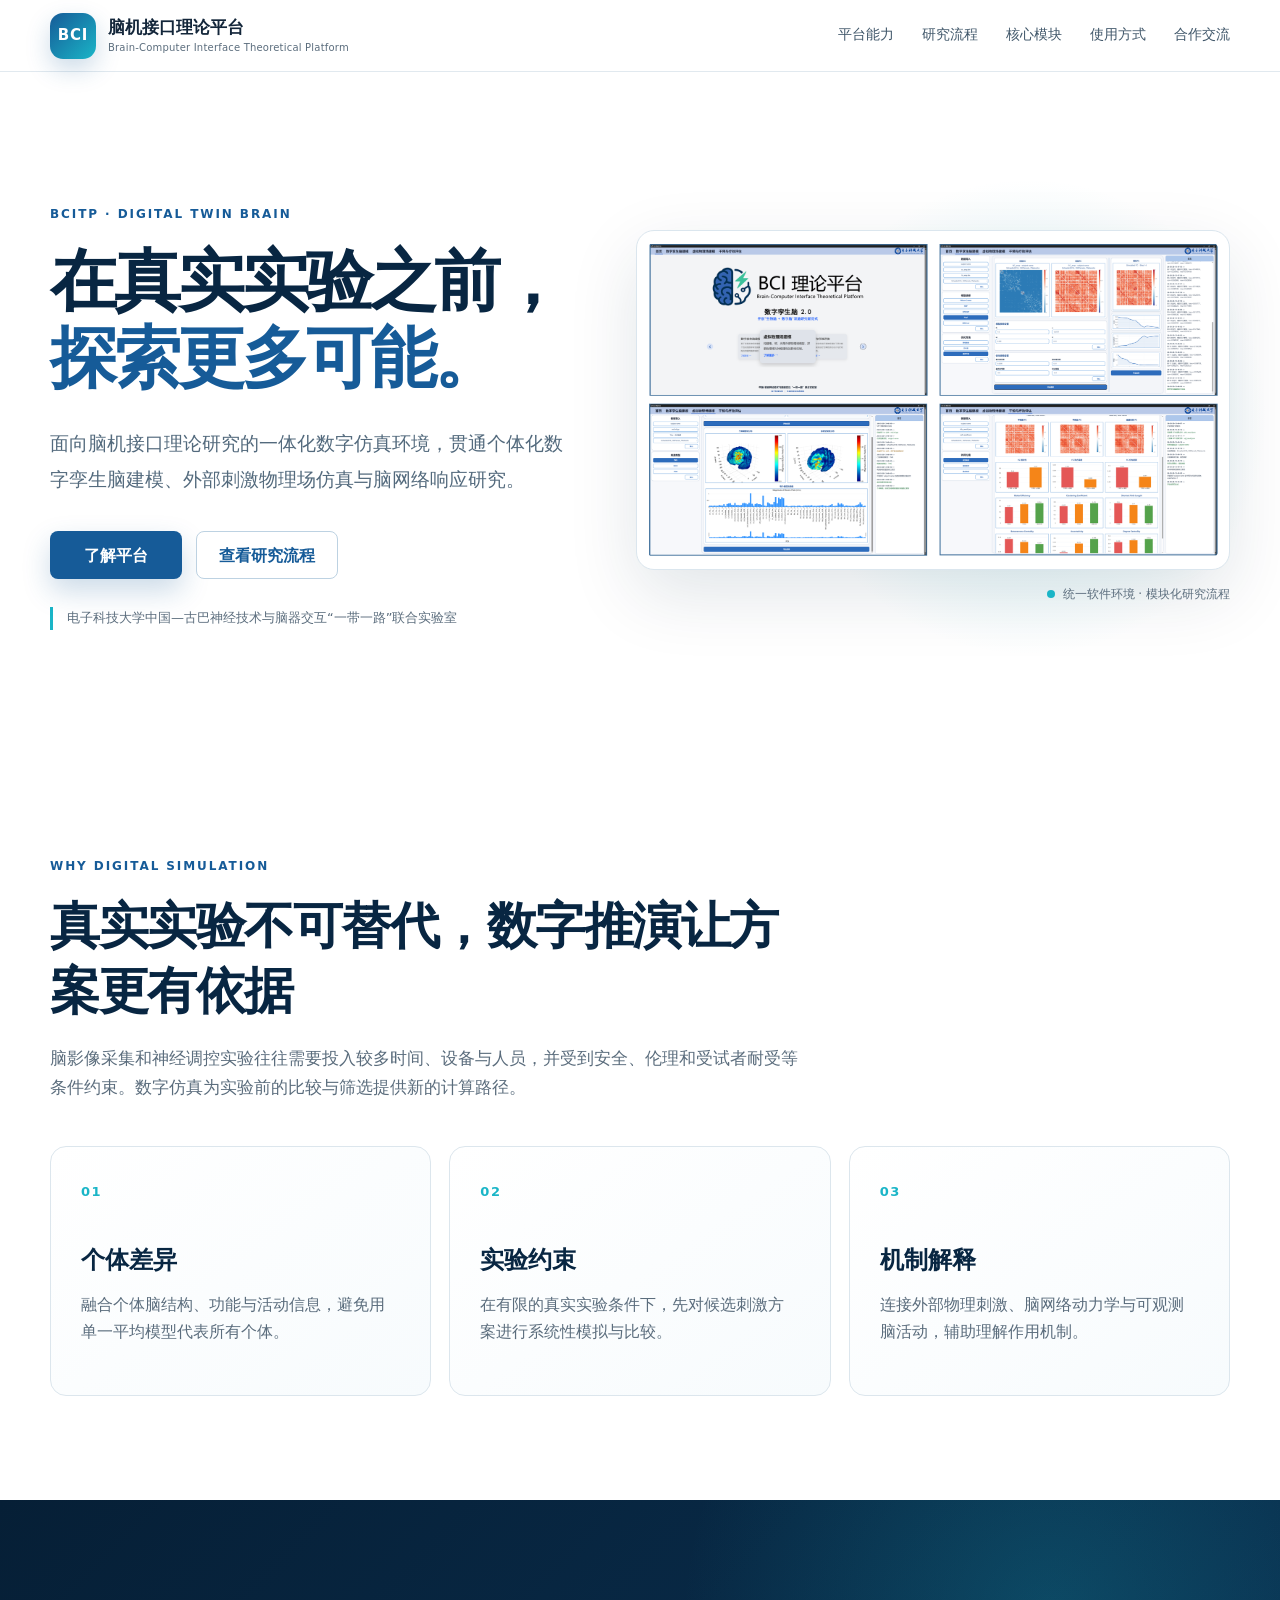
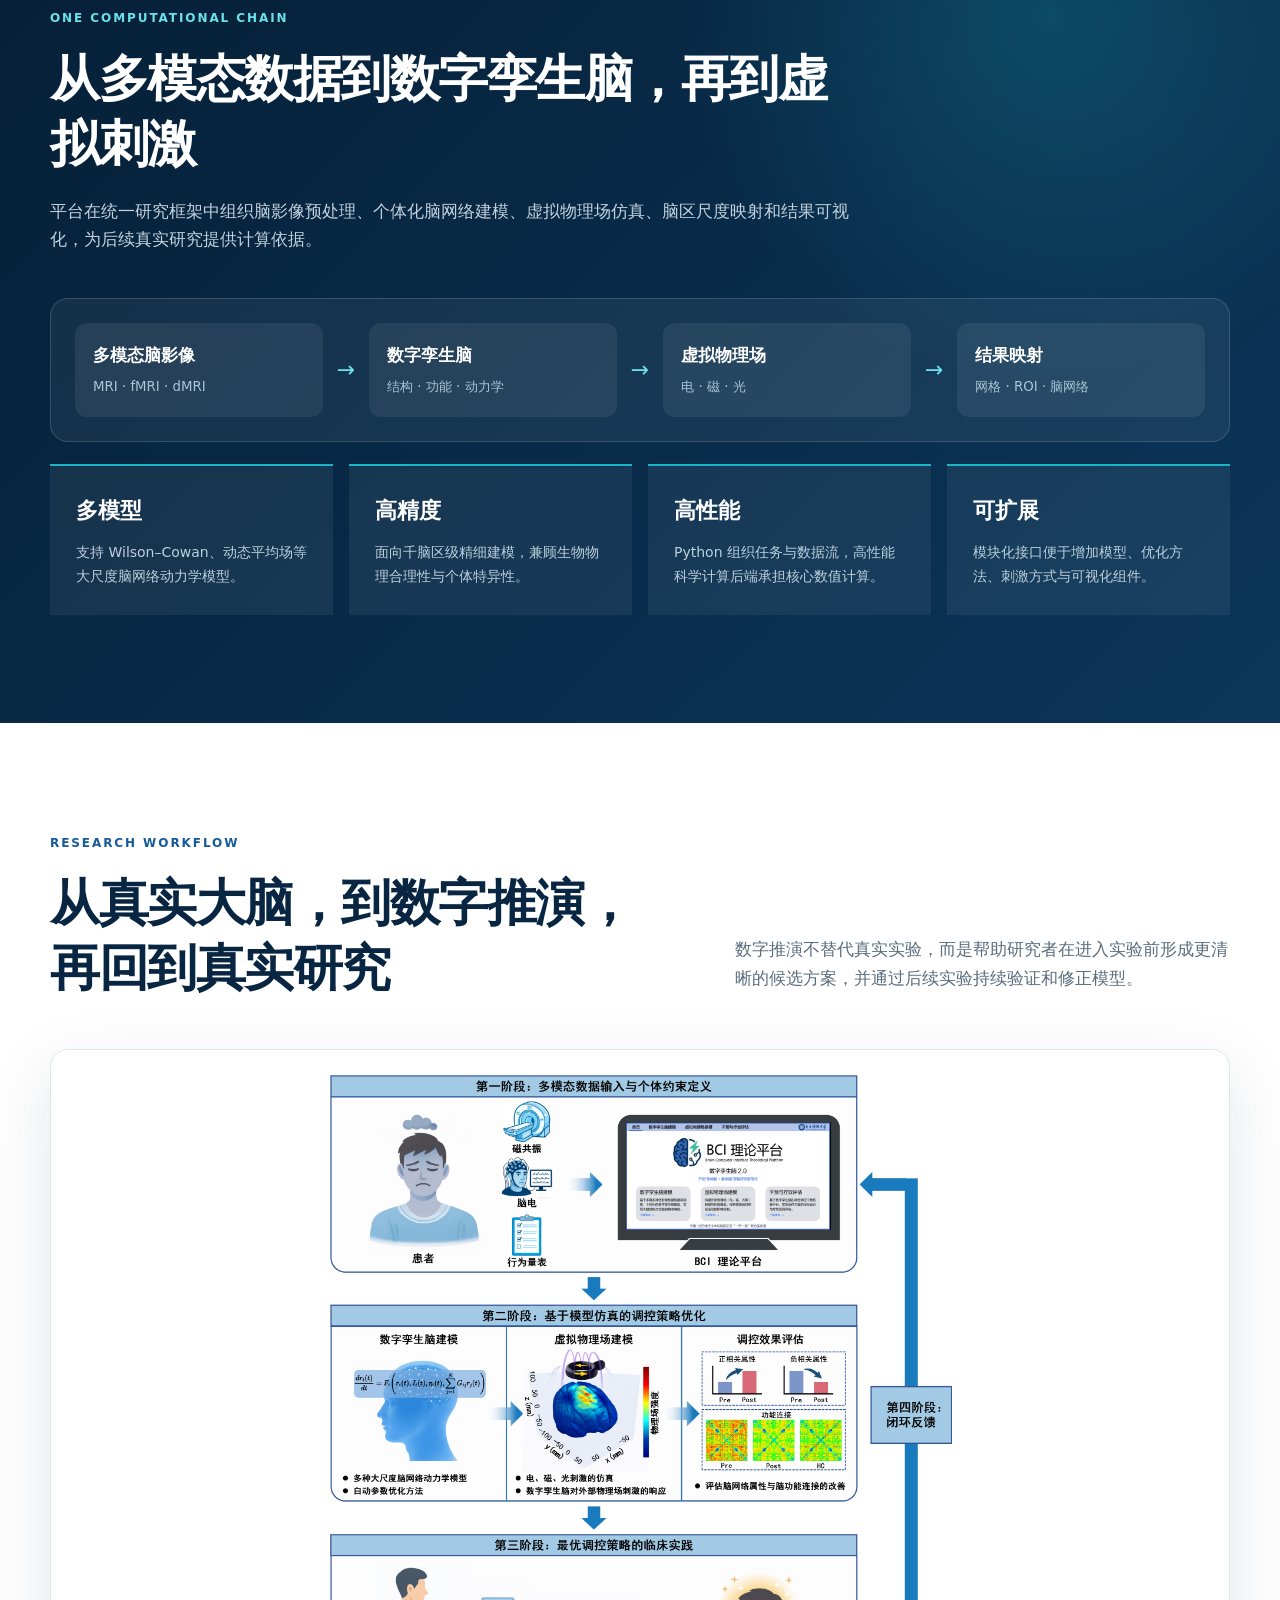
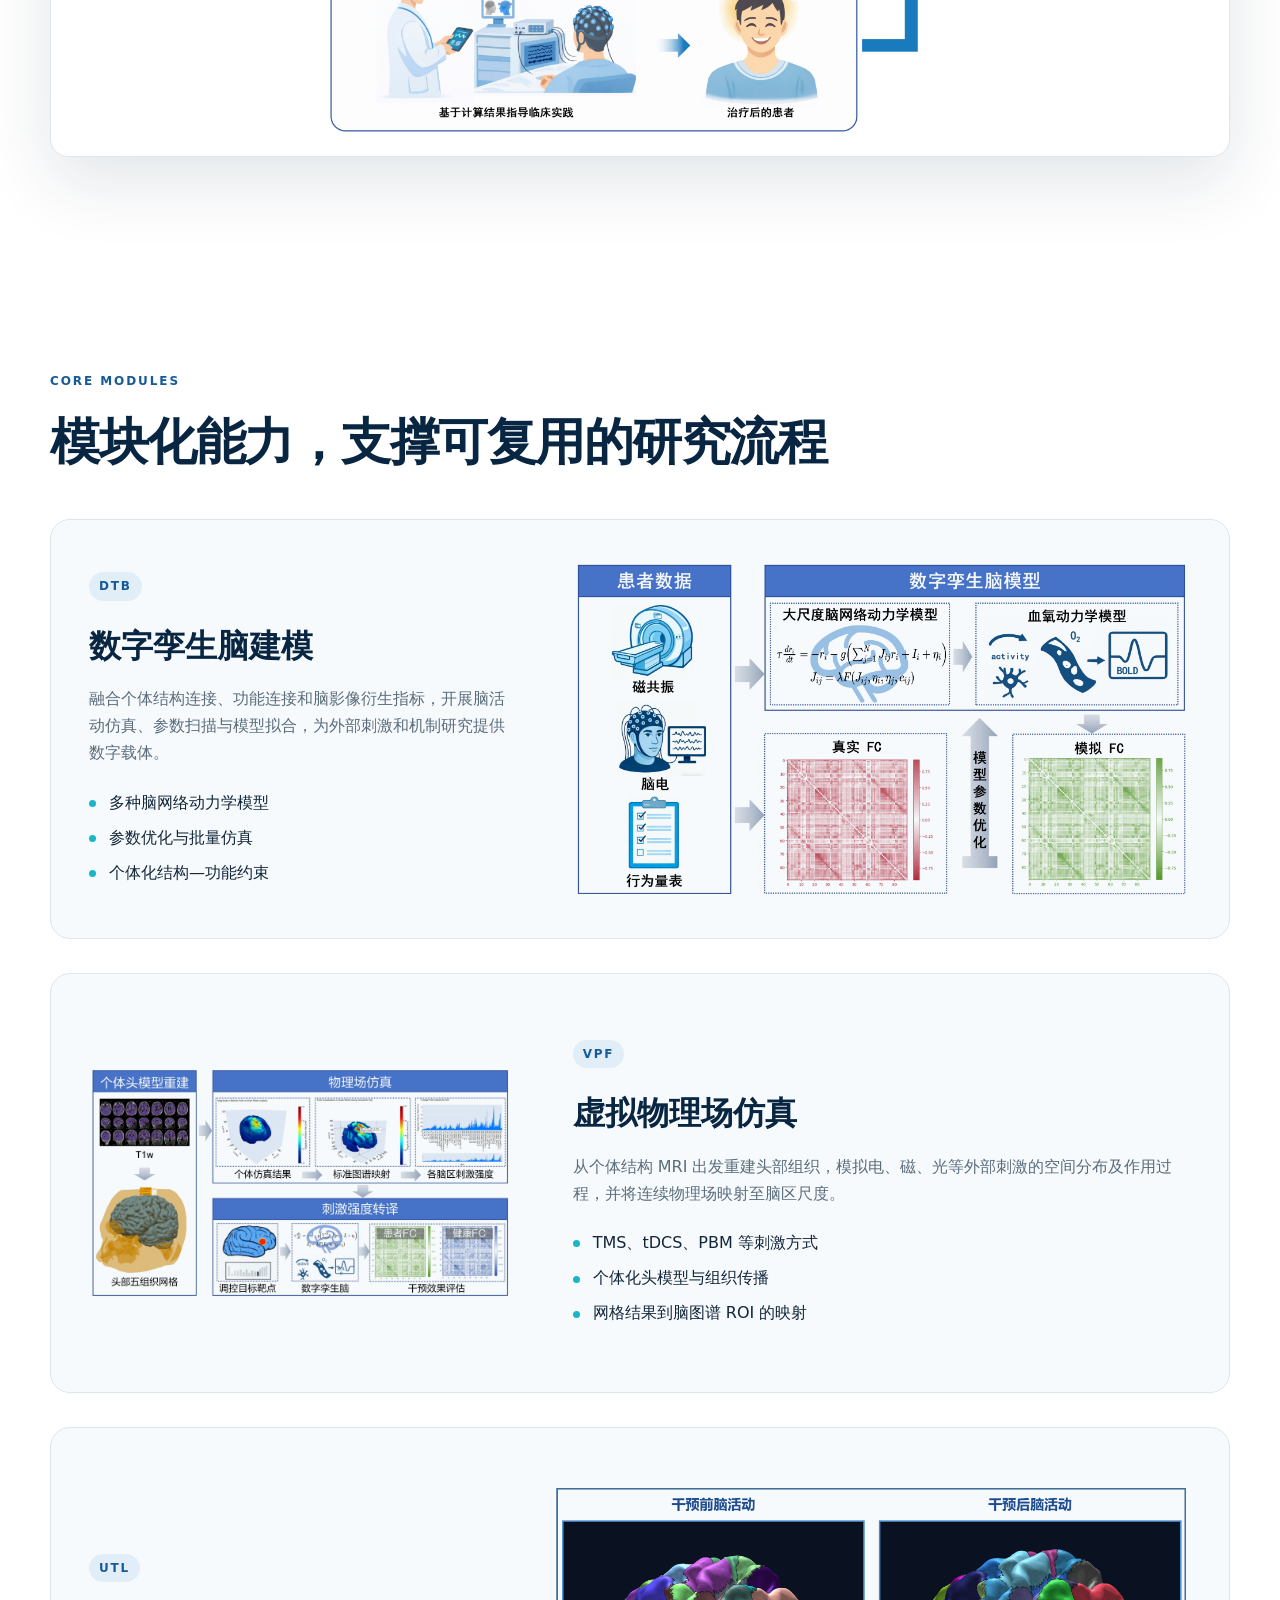
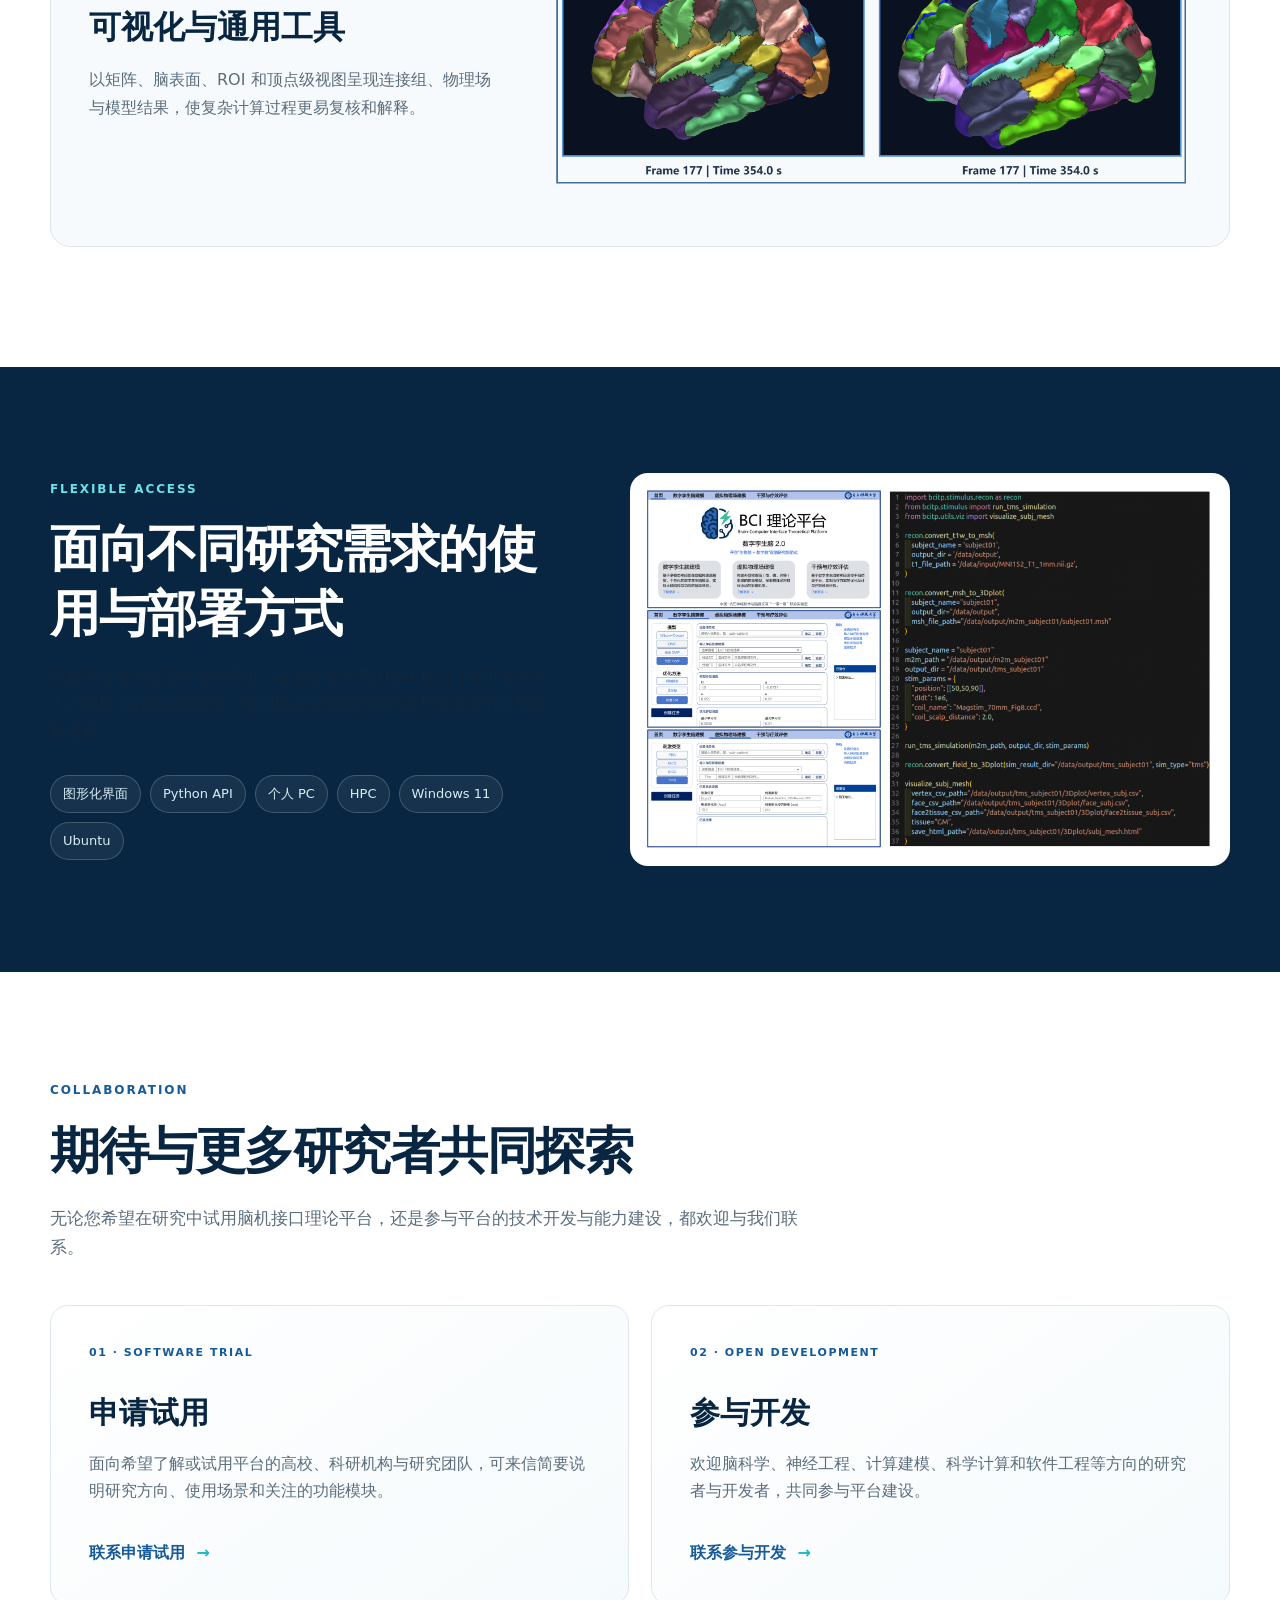
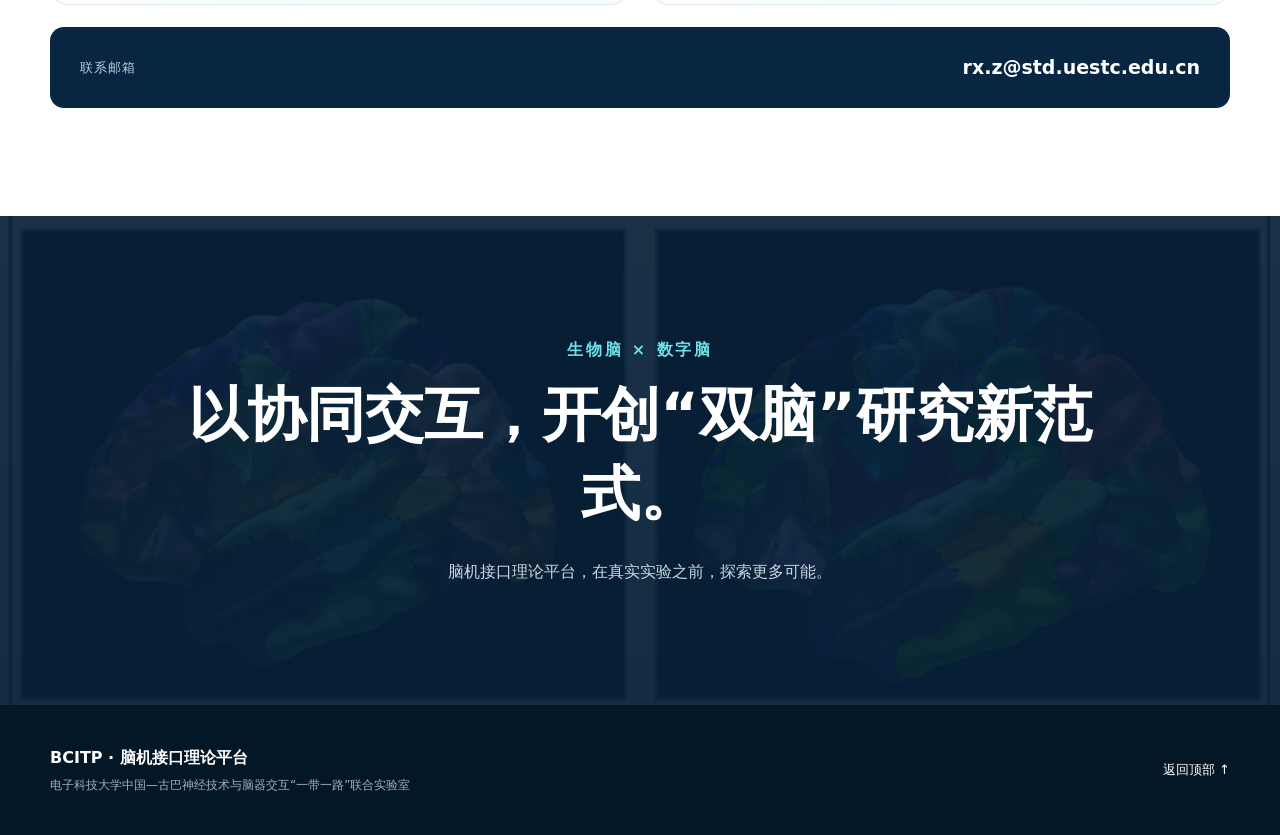
==== index.html @ 23daf736 "Add collaboration and contact section" ====
<!doctype html>
<html lang="zh-CN">
<head>
  <meta charset="utf-8">
  <meta name="viewport" content="width=device-width, initial-scale=1">
  <meta name="description" content="脑机接口理论平台：面向脑机接口理论研究的一体化数字仿真环境。">
  <meta property="og:title" content="BCITP｜脑机接口理论平台">
  <meta property="og:description" content="从真实大脑，到数字推演，再回到真实研究。">
  <meta property="og:image" content="assets/platform-ui.png">
  <meta name="theme-color" content="#0b2b4d">
  <title>BCITP｜脑机接口理论平台</title>
  <link rel="icon" href="assets/favicon.svg" type="image/svg+xml">
  <link rel="stylesheet" href="styles.css">
</head>
<body>
  <header class="site-header">
    <a class="brand" href="#top" aria-label="返回首页">
      <span class="brand-mark" aria-hidden="true">BCI</span>
      <span class="brand-copy">
        <strong>脑机接口理论平台</strong>
        <small>Brain-Computer Interface Theoretical Platform</small>
      </span>
    </a>
    <nav aria-label="页面导航">
      <a href="#platform">平台能力</a>
      <a href="#workflow">研究流程</a>
      <a href="#modules">核心模块</a>
      <a href="#access">使用方式</a>
      <a href="#collaboration">合作交流</a>
    </nav>
  </header>

  <main id="top">
    <section class="hero section-shell">
      <div class="hero-copy">
        <p class="eyebrow">BCITP · DIGITAL TWIN BRAIN</p>
        <h1>在真实实验之前，<br><span>探索更多可能。</span></h1>
        <p class="lead">面向脑机接口理论研究的一体化数字仿真环境，贯通个体化数字孪生脑建模、外部刺激物理场仿真与脑网络响应研究。</p>
        <div class="actions">
          <a class="button primary" href="#platform">了解平台</a>
          <a class="button secondary" href="#workflow">查看研究流程</a>
        </div>
        <p class="institution">电子科技大学中国—古巴神经技术与脑器交互“一带一路”联合实验室</p>
      </div>
      <figure class="hero-visual">
        <div class="screen-frame">
          <img src="assets/platform-ui.png" alt="脑机接口理论平台图形化界面">
        </div>
        <figcaption><span></span>统一软件环境 · 模块化研究流程</figcaption>
      </figure>
    </section>

    <section class="why section-shell" aria-labelledby="why-title">
      <div class="section-heading compact">
        <p class="kicker">WHY DIGITAL SIMULATION</p>
        <h2 id="why-title">真实实验不可替代，数字推演让方案更有依据</h2>
        <p>脑影像采集和神经调控实验往往需要投入较多时间、设备与人员，并受到安全、伦理和受试者耐受等条件约束。数字仿真为实验前的比较与筛选提供新的计算路径。</p>
      </div>
      <div class="reason-grid">
        <article><span>01</span><h3>个体差异</h3><p>融合个体脑结构、功能与活动信息，避免用单一平均模型代表所有个体。</p></article>
        <article><span>02</span><h3>实验约束</h3><p>在有限的真实实验条件下，先对候选刺激方案进行系统性模拟与比较。</p></article>
        <article><span>03</span><h3>机制解释</h3><p>连接外部物理刺激、脑网络动力学与可观测脑活动，辅助理解作用机制。</p></article>
      </div>
    </section>

    <section class="platform dark-section" id="platform" aria-labelledby="platform-title">
      <div class="section-shell">
        <div class="section-heading light">
          <p class="kicker">ONE COMPUTATIONAL CHAIN</p>
          <h2 id="platform-title">从多模态数据到数字孪生脑，再到虚拟刺激</h2>
          <p>平台在统一研究框架中组织脑影像预处理、个体化脑网络建模、虚拟物理场仿真、脑区尺度映射和结果可视化，为后续真实研究提供计算依据。</p>
        </div>
        <div class="capability-strip" aria-label="平台计算链路">
          <div><b>多模态脑影像</b><small>MRI · fMRI · dMRI</small></div><i>→</i>
          <div><b>数字孪生脑</b><small>结构 · 功能 · 动力学</small></div><i>→</i>
          <div><b>虚拟物理场</b><small>电 · 磁 · 光</small></div><i>→</i>
          <div><b>结果映射</b><small>网格 · ROI · 脑网络</small></div>
        </div>
        <div class="feature-grid">
          <article><strong>多模型</strong><p>支持 Wilson–Cowan、动态平均场等大尺度脑网络动力学模型。</p></article>
          <article><strong>高精度</strong><p>面向千脑区级精细建模，兼顾生物物理合理性与个体特异性。</p></article>
          <article><strong>高性能</strong><p>Python 组织任务与数据流，高性能科学计算后端承担核心数值计算。</p></article>
          <article><strong>可扩展</strong><p>模块化接口便于增加模型、优化方法、刺激方式与可视化组件。</p></article>
        </div>
      </div>
    </section>

    <section class="workflow section-shell" id="workflow" aria-labelledby="workflow-title">
      <div class="section-heading split-heading">
        <div><p class="kicker">RESEARCH WORKFLOW</p><h2 id="workflow-title">从真实大脑，到数字推演，再回到真实研究</h2></div>
        <p>数字推演不替代真实实验，而是帮助研究者在进入实验前形成更清晰的候选方案，并通过后续实验持续验证和修正模型。</p>
      </div>
      <figure class="wide-figure">
        <img src="assets/research-loop.jpeg" alt="BCITP闭环研究流程图">
      </figure>
    </section>

    <section class="modules section-shell" id="modules" aria-labelledby="modules-title">
      <div class="section-heading">
        <p class="kicker">CORE MODULES</p>
        <h2 id="modules-title">模块化能力，支撑可复用的研究流程</h2>
      </div>
      <div class="module-list">
        <article class="module-card">
          <div class="module-copy"><span>DTB</span><h3>数字孪生脑建模</h3><p>融合个体结构连接、功能连接和脑影像衍生指标，开展脑活动仿真、参数扫描与模型拟合，为外部刺激和机制研究提供数字载体。</p><ul><li>多种脑网络动力学模型</li><li>参数优化与批量仿真</li><li>个体化结构—功能约束</li></ul></div>
          <img src="assets/dtb-workflow.jpeg" alt="数字孪生脑建模流程">
        </article>
        <article class="module-card reverse">
          <div class="module-copy"><span>VPF</span><h3>虚拟物理场仿真</h3><p>从个体结构 MRI 出发重建头部组织，模拟电、磁、光等外部刺激的空间分布及作用过程，并将连续物理场映射至脑区尺度。</p><ul><li>TMS、tDCS、PBM 等刺激方式</li><li>个体化头模型与组织传播</li><li>网格结果到脑图谱 ROI 的映射</li></ul></div>
          <img src="assets/vpf-workflow.jpeg" alt="虚拟物理场建模流程">
        </article>
        <article class="module-card visual-card">
          <div class="module-copy"><span>UTL</span><h3>可视化与通用工具</h3><p>以矩阵、脑表面、ROI 和顶点级视图呈现连接组、物理场与模型结果，使复杂计算过程更易复核和解释。</p></div>
          <img src="assets/brain-webgl.png" alt="三维脑表面可视化效果">
        </article>
      </div>
    </section>

    <section class="access" id="access" aria-labelledby="access-title">
      <div class="section-shell access-grid">
        <div class="section-heading light">
          <p class="kicker">FLEXIBLE ACCESS</p>
          <h2 id="access-title">面向不同研究需求的使用与部署方式</h2>
          <p>完整平台提供图形化操作界面，算法层提供 Python 接口；既可支持个人计算机上的探索性研究，也可接入高性能计算环境开展批量仿真和参数搜索。</p>
          <div class="access-tags"><span>图形化界面</span><span>Python API</span><span>个人 PC</span><span>HPC</span><span>Windows 11</span><span>Ubuntu</span></div>
        </div>
        <figure><img src="assets/gui-python.jpeg" alt="图形化界面与Python接口两种使用方式"></figure>
      </div>
    </section>

    <section class="collaboration section-shell" id="collaboration" aria-labelledby="collaboration-title">
      <div class="section-heading compact">
        <p class="kicker">COLLABORATION</p>
        <h2 id="collaboration-title">期待与更多研究者共同探索</h2>
        <p>无论您希望在研究中试用脑机接口理论平台，还是参与平台的技术开发与能力建设，都欢迎与我们联系。</p>
      </div>
      <div class="collaboration-grid">
        <article>
          <span>01 · SOFTWARE TRIAL</span>
          <h3>申请试用</h3>
          <p>面向希望了解或试用平台的高校、科研机构与研究团队，可来信简要说明研究方向、使用场景和关注的功能模块。</p>
          <a href="mailto:rx.z@std.uestc.edu.cn?subject=BCITP%E8%AF%95%E7%94%A8%E7%94%B3%E8%AF%B7">联系申请试用 <b>→</b></a>
        </article>
        <article>
          <span>02 · OPEN DEVELOPMENT</span>
          <h3>参与开发</h3>
          <p>欢迎脑科学、神经工程、计算建模、科学计算和软件工程等方向的研究者与开发者，共同参与平台建设。</p>
          <a href="mailto:rx.z@std.uestc.edu.cn?subject=BCITP%E5%BC%80%E5%8F%91%E5%90%88%E4%BD%9C">联系参与开发 <b>→</b></a>
        </article>
      </div>
      <div class="contact-line">
        <span>联系邮箱</span>
        <a href="mailto:rx.z@std.uestc.edu.cn">rx.z@std.uestc.edu.cn</a>
      </div>
    </section>

    <section class="closing">
      <div class="section-shell">
        <p>生物脑 × 数字脑</p>
        <h2>以协同交互，开创“双脑”研究新范式。</h2>
        <span>脑机接口理论平台，在真实实验之前，探索更多可能。</span>
      </div>
    </section>
  </main>

  <footer>
    <div class="section-shell footer-inner">
      <div><strong>BCITP · 脑机接口理论平台</strong><p>电子科技大学中国—古巴神经技术与脑器交互“一带一路”联合实验室</p></div>
      <a href="#top">返回顶部 ↑</a>
    </div>
  </footer>
</body>
</html>
---- styles.css ----
:root {
  --navy: #082642;
  --blue: #165b98;
  --cyan: #1ab5c7;
  --sky: #dff5f7;
  --ink: #13263a;
  --muted: #5b6d7d;
  --line: #dce6ed;
  --paper: #f7fafc;
  --white: #fff;
  --shadow: 0 24px 70px rgba(8, 38, 66, .12);
}

* { box-sizing: border-box; }
html { scroll-behavior: smooth; }
body { margin: 0; color: var(--ink); background: var(--white); font-family: "Microsoft YaHei", "PingFang SC", "Noto Sans CJK SC", system-ui, sans-serif; line-height: 1.7; }
img { display: block; max-width: 100%; }
a { color: inherit; text-decoration: none; }
.section-shell { width: min(1180px, calc(100% - 48px)); margin-inline: auto; }

.site-header { position: sticky; top: 0; z-index: 20; min-height: 72px; padding: 10px max(24px, calc((100vw - 1180px) / 2)); display: flex; align-items: center; justify-content: space-between; gap: 28px; background: rgba(255,255,255,.94); border-bottom: 1px solid rgba(220,230,237,.85); backdrop-filter: blur(18px); }
.brand { display: flex; align-items: center; gap: 12px; }
.brand-mark { width: 46px; height: 46px; display: grid; place-items: center; color: white; font-size: 15px; font-weight: 800; letter-spacing: .05em; border-radius: 13px; background: linear-gradient(135deg, var(--blue), var(--cyan)); box-shadow: 0 10px 24px rgba(22,91,152,.22); }
.brand-copy { display: flex; flex-direction: column; line-height: 1.2; }
.brand-copy strong { font-size: 17px; }
.brand-copy small { margin-top: 4px; color: var(--muted); font-size: 10px; letter-spacing: .02em; }
nav { display: flex; gap: 28px; color: #40576a; font-size: 14px; }
nav a { padding-block: 8px; border-bottom: 2px solid transparent; }
nav a:hover { color: var(--blue); border-color: var(--cyan); }

.hero { min-height: 680px; padding-block: 96px 86px; display: grid; grid-template-columns: .93fr 1.07fr; align-items: center; gap: 70px; }
.eyebrow, .kicker { margin: 0 0 18px; color: var(--blue); font-size: 12px; font-weight: 800; letter-spacing: .16em; }
.hero h1 { margin: 0; color: var(--navy); font-size: clamp(42px, 5.2vw, 72px); line-height: 1.16; letter-spacing: -.045em; }
.hero h1 span { color: var(--blue); }
.lead { max-width: 620px; margin: 28px 0 0; color: #536a7d; font-size: 19px; line-height: 1.9; }
.actions { display: flex; gap: 14px; margin-top: 34px; }
.button { display: inline-flex; justify-content: center; align-items: center; min-width: 132px; height: 48px; padding-inline: 22px; border-radius: 8px; font-weight: 700; transition: .2s ease; }
.button:hover { transform: translateY(-2px); }
.button.primary { color: white; background: var(--blue); box-shadow: 0 12px 28px rgba(22,91,152,.22); }
.button.secondary { color: var(--blue); border: 1px solid #bdd2e2; background: white; }
.institution { margin: 28px 0 0; padding-left: 14px; color: var(--muted); font-size: 13px; border-left: 3px solid var(--cyan); }
.hero-visual { margin: 0; position: relative; }
.hero-visual::before { content: ""; position: absolute; inset: -20% -8% -20% 24%; z-index: -1; background: radial-gradient(circle, rgba(26,181,199,.19), transparent 66%); }
.screen-frame { padding: 10px; overflow: hidden; border: 1px solid #dbe6ee; border-radius: 18px; background: white; box-shadow: var(--shadow); }
.screen-frame img { border-radius: 10px; }
.hero-visual figcaption { display: flex; justify-content: flex-end; align-items: center; gap: 8px; margin-top: 14px; color: var(--muted); font-size: 12px; }
.hero-visual figcaption span { width: 8px; height: 8px; border-radius: 50%; background: var(--cyan); }

.why { padding-block: 104px; }
.section-heading { max-width: 800px; margin-bottom: 44px; }
.section-heading.compact { max-width: 760px; }
.section-heading h2 { margin: 0; color: var(--navy); font-size: clamp(32px, 4vw, 50px); line-height: 1.3; letter-spacing: -.03em; }
.section-heading > p:last-child { margin: 20px 0 0; color: var(--muted); font-size: 17px; }
.reason-grid { display: grid; grid-template-columns: repeat(3, 1fr); gap: 18px; }
.reason-grid article { min-height: 250px; padding: 30px; border: 1px solid var(--line); border-radius: 16px; background: linear-gradient(145deg, white, #f7fbfd); }
.reason-grid span { color: var(--cyan); font-size: 13px; font-weight: 800; letter-spacing: .12em; }
.reason-grid h3 { margin: 36px 0 10px; color: var(--navy); font-size: 24px; }
.reason-grid p { margin: 0; color: var(--muted); }

.dark-section { padding-block: 108px; color: white; background: radial-gradient(circle at 82% 14%, rgba(26,181,199,.22), transparent 29%), linear-gradient(135deg, #061f36, #0b365a); }
.section-heading.light h2 { color: white; }
.section-heading.light .kicker { color: #6ce1e9; }
.section-heading.light > p:last-child { color: #c2d2df; }
.capability-strip { display: grid; grid-template-columns: 1fr auto 1fr auto 1fr auto 1fr; align-items: center; gap: 14px; padding: 24px; border: 1px solid rgba(255,255,255,.15); border-radius: 18px; background: rgba(255,255,255,.06); }
.capability-strip div { min-height: 92px; padding: 18px; display: flex; flex-direction: column; justify-content: center; border-radius: 12px; background: rgba(255,255,255,.07); }
.capability-strip b { font-size: 17px; }
.capability-strip small { margin-top: 6px; color: #a9c5d7; }
.capability-strip i { color: #6ce1e9; font-size: 22px; font-style: normal; }
.feature-grid { display: grid; grid-template-columns: repeat(4, 1fr); gap: 16px; margin-top: 22px; }
.feature-grid article { padding: 26px; border-top: 2px solid var(--cyan); background: rgba(255,255,255,.06); }
.feature-grid strong { font-size: 22px; }
.feature-grid p { margin: 12px 0 0; color: #bcd0dd; font-size: 14px; }

.workflow { padding-block: 110px; }
.split-heading { max-width: none; display: grid; grid-template-columns: 1.1fr .9fr; align-items: end; gap: 80px; }
.split-heading > p { margin: 0 0 8px !important; }
.wide-figure { margin: 48px 0 0; padding: 18px; border: 1px solid var(--line); border-radius: 18px; background: white; box-shadow: var(--shadow); }
.wide-figure img { width: 100%; max-height: 670px; object-fit: contain; }

.modules { padding-block: 104px 120px; }
.module-list { display: grid; gap: 34px; }
.module-card { display: grid; grid-template-columns: .82fr 1.18fr; align-items: center; gap: 54px; min-height: 420px; padding: 38px; overflow: hidden; border: 1px solid var(--line); border-radius: 20px; background: var(--paper); }
.module-card.reverse .module-copy { order: 2; }
.module-card.reverse img { order: 1; }
.module-copy > span { display: inline-flex; padding: 4px 10px; color: var(--blue); font-size: 12px; font-weight: 800; letter-spacing: .15em; border-radius: 99px; background: #e1eef8; }
.module-copy h3 { margin: 18px 0 12px; color: var(--navy); font-size: 32px; }
.module-copy p { margin: 0; color: var(--muted); }
.module-copy ul { margin: 22px 0 0; padding: 0; list-style: none; }
.module-copy li { margin-top: 8px; padding-left: 20px; position: relative; }
.module-copy li::before { content: ""; position: absolute; left: 0; top: .72em; width: 7px; height: 7px; border-radius: 50%; background: var(--cyan); }
.module-card img { width: 100%; max-height: 360px; object-fit: contain; mix-blend-mode: multiply; }
.visual-card { grid-template-columns: .78fr 1.22fr; }

.access { padding-block: 106px; background: var(--navy); }
.access-grid { display: grid; grid-template-columns: .92fr 1.08fr; align-items: center; gap: 68px; }
.access-grid .section-heading { margin: 0; }
.access-grid figure { margin: 0; padding: 14px; border-radius: 18px; background: white; }
.access-grid img { width: 100%; border-radius: 10px; }
.access-tags { display: flex; flex-wrap: wrap; gap: 9px; margin-top: 30px; }
.access-tags span { padding: 7px 12px; color: #d8ecf4; font-size: 13px; border: 1px solid rgba(255,255,255,.19); border-radius: 99px; background: rgba(255,255,255,.06); }

.collaboration { padding-block: 108px; }
.collaboration-grid { display: grid; grid-template-columns: repeat(2, 1fr); gap: 22px; }
.collaboration-grid article { min-height: 300px; padding: 38px; display: flex; flex-direction: column; border: 1px solid var(--line); border-radius: 18px; background: linear-gradient(145deg, #fff, #f5fafc); }
.collaboration-grid article > span { color: var(--blue); font-size: 11px; font-weight: 800; letter-spacing: .14em; }
.collaboration-grid h3 { margin: 24px 0 12px; color: var(--navy); font-size: 30px; }
.collaboration-grid p { margin: 0 0 28px; color: var(--muted); }
.collaboration-grid a { width: fit-content; margin-top: auto; color: var(--blue); font-weight: 700; }
.collaboration-grid a b { margin-left: 6px; color: var(--cyan); }
.contact-line { margin-top: 22px; padding: 24px 30px; display: flex; align-items: center; justify-content: space-between; gap: 20px; border-radius: 14px; color: white; background: var(--navy); }
.contact-line span { color: #bcd0dd; font-size: 13px; letter-spacing: .08em; }
.contact-line a { font-size: 19px; font-weight: 700; }

.closing { padding-block: 120px; color: white; text-align: center; background: linear-gradient(rgba(6,31,54,.92), rgba(6,31,54,.94)), url("assets/brain-webgl.png") center/cover; }
.closing p { margin: 0 0 12px; color: #6ce1e9; font-weight: 800; letter-spacing: .18em; }
.closing h2 { max-width: 940px; margin: 0 auto; font-size: clamp(34px, 4.6vw, 60px); line-height: 1.35; }
.closing span { display: block; margin-top: 24px; color: #c7d8e3; }

footer { color: #9eb1bf; background: #041726; }
.footer-inner { min-height: 130px; display: flex; justify-content: space-between; align-items: center; gap: 30px; }
.footer-inner strong { color: white; }
.footer-inner p { margin: 4px 0 0; font-size: 12px; }
.footer-inner a { color: white; font-size: 13px; }

@media (max-width: 900px) {
  nav { display: none; }
  .hero, .access-grid { grid-template-columns: 1fr; }
  .hero { padding-block: 66px 76px; gap: 50px; }
  .reason-grid, .feature-grid { grid-template-columns: repeat(2, 1fr); }
  .collaboration-grid { grid-template-columns: 1fr; }
  .capability-strip { grid-template-columns: 1fr; }
  .capability-strip i { transform: rotate(90deg); text-align: center; }
  .split-heading { grid-template-columns: 1fr; gap: 24px; }
  .module-card, .visual-card { grid-template-columns: 1fr; gap: 28px; }
  .module-card.reverse .module-copy, .module-card.reverse img { order: initial; }
}

@media (max-width: 620px) {
  .section-shell { width: min(100% - 30px, 1180px); }
  .site-header { min-height: 64px; padding-inline: 15px; }
  .brand-mark { width: 40px; height: 40px; border-radius: 11px; }
  .brand-copy strong { font-size: 15px; }
  .brand-copy small { display: none; }
  .hero { min-height: auto; padding-block: 56px 64px; }
  .lead { font-size: 16px; }
  .actions { flex-direction: column; }
  .button { width: 100%; }
  .why, .workflow, .modules, .collaboration { padding-block: 74px; }
  .reason-grid, .feature-grid { grid-template-columns: 1fr; }
  .reason-grid article { min-height: 210px; }
  .dark-section, .access { padding-block: 76px; }
  .capability-strip { padding: 16px; }
  .module-card { min-height: auto; padding: 24px; }
  .module-copy h3 { font-size: 27px; }
  .wide-figure { padding: 8px; }
  .collaboration-grid article { min-height: auto; padding: 28px 24px; }
  .contact-line { align-items: flex-start; flex-direction: column; }
  .contact-line a { font-size: 16px; }
  .closing { padding-block: 88px; }
  .footer-inner { padding-block: 30px; align-items: flex-start; flex-direction: column; }
}

@media (prefers-reduced-motion: reduce) {
  html { scroll-behavior: auto; }
  .button { transition: none; }
}
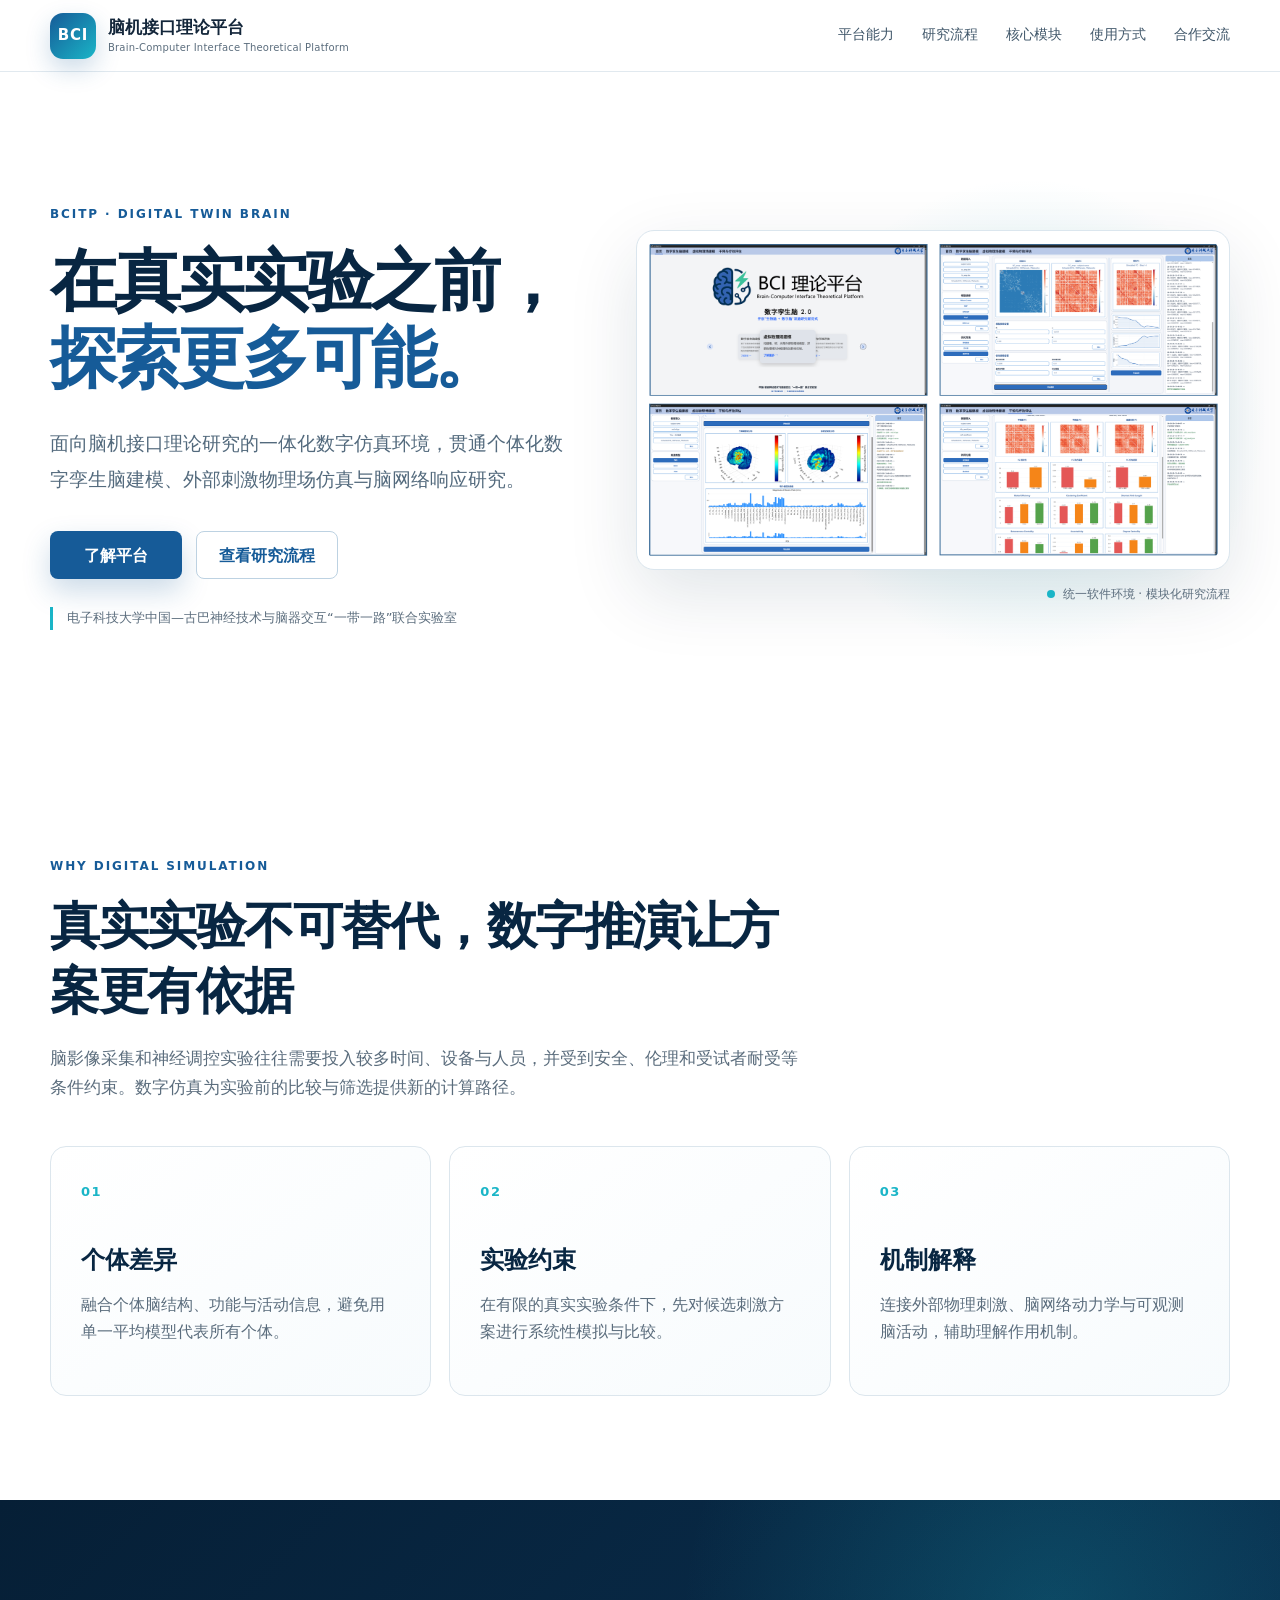
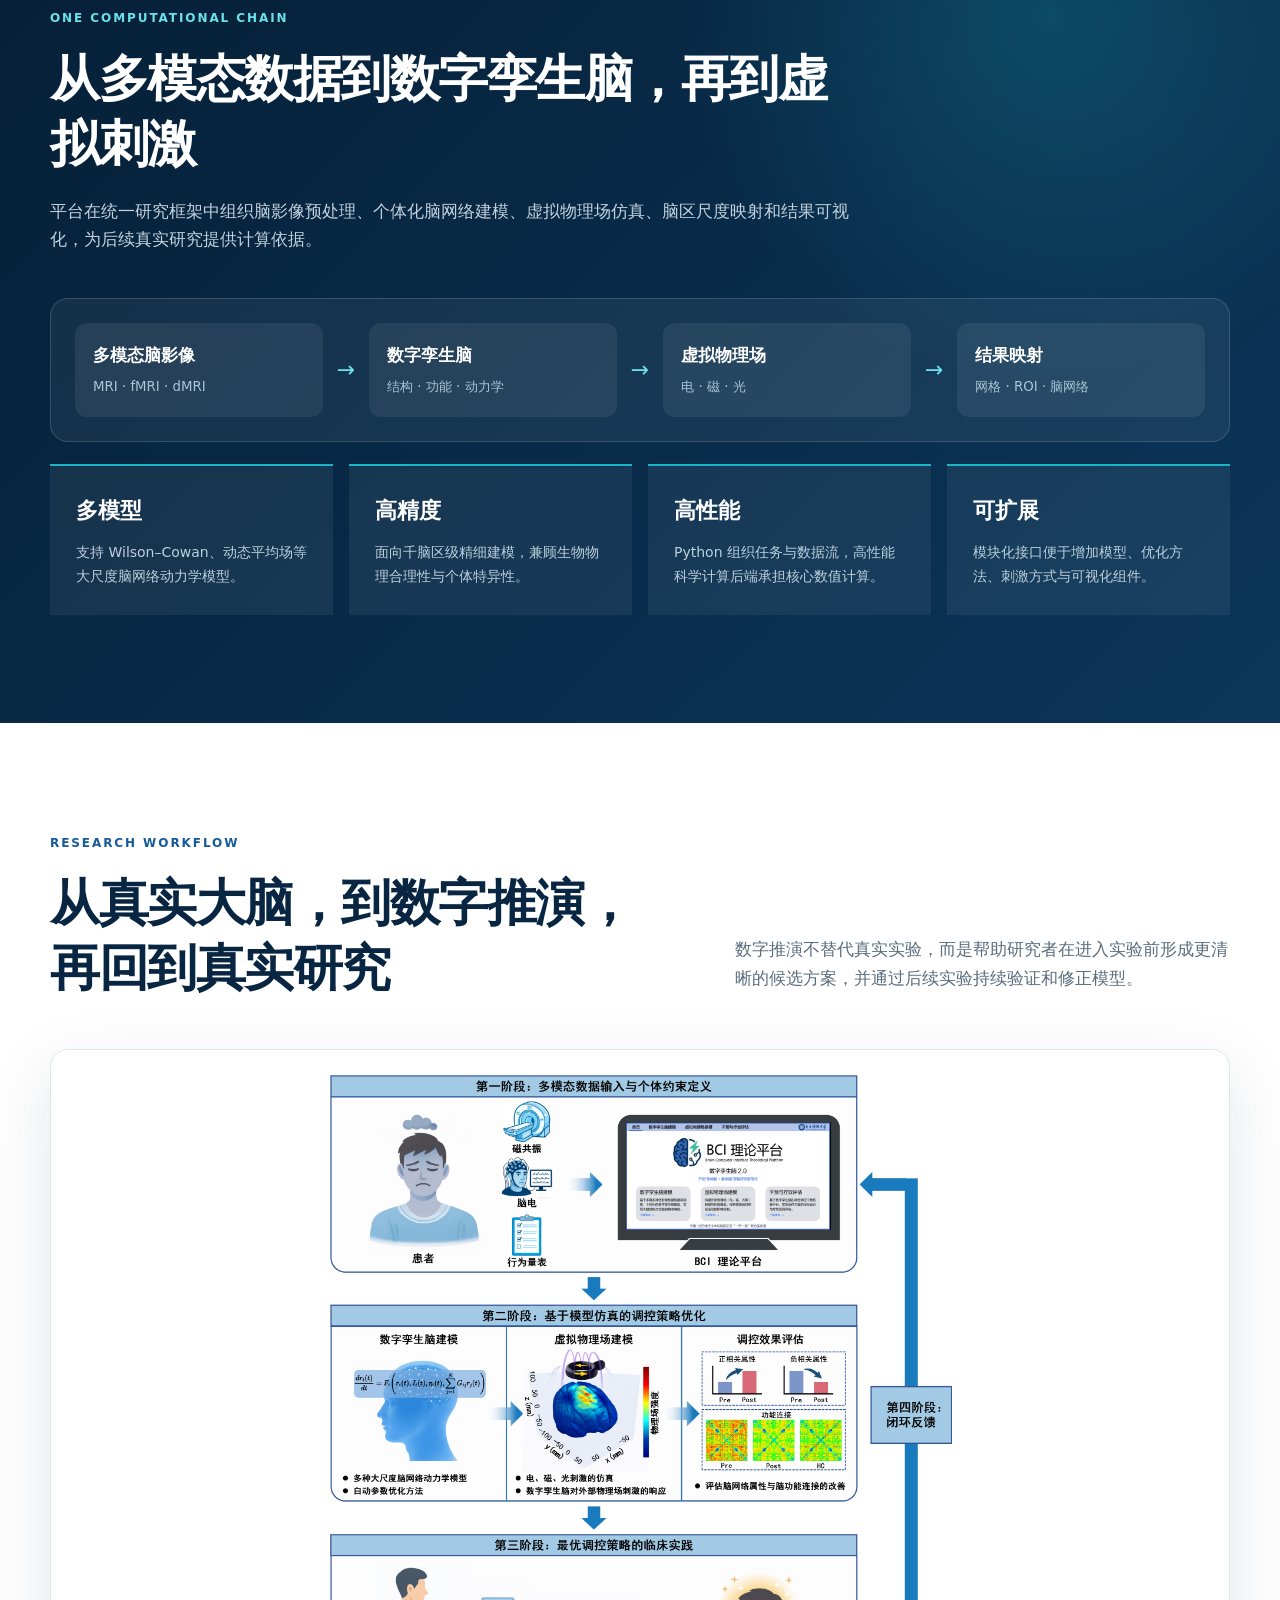
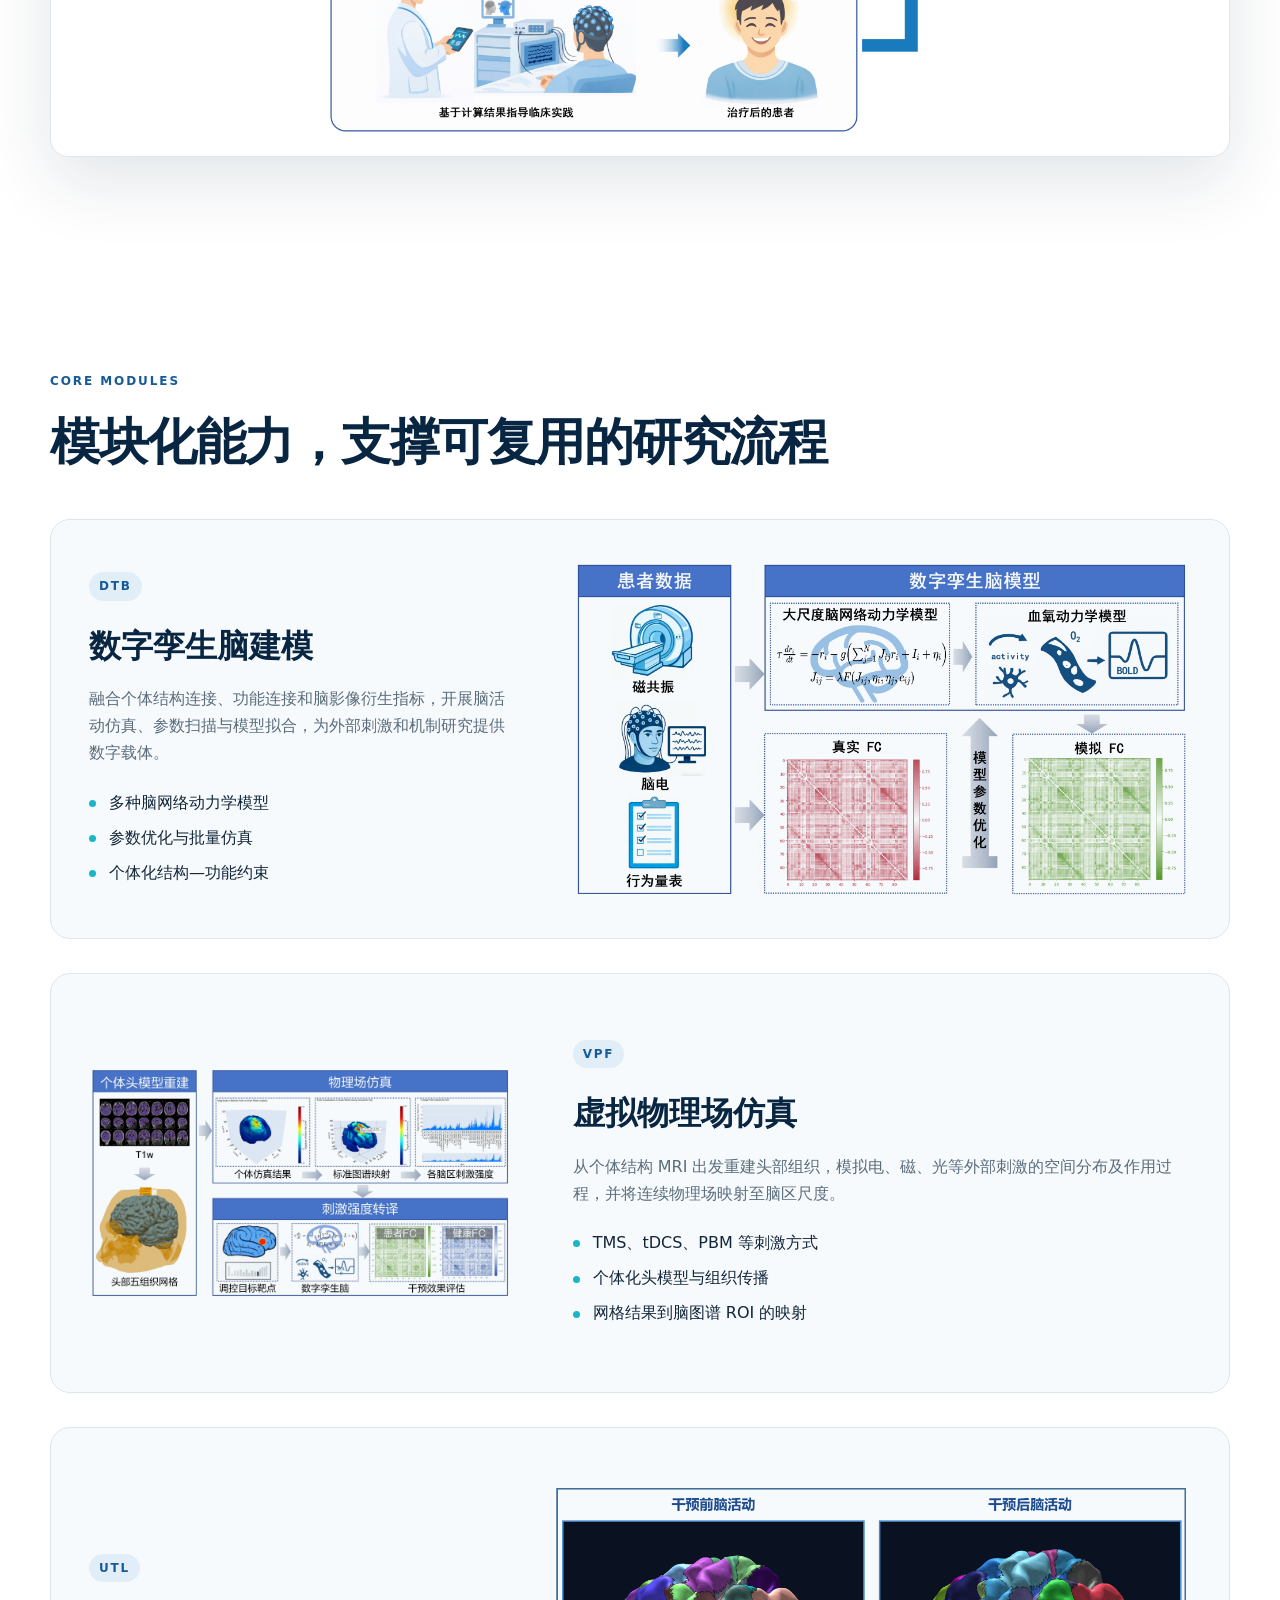
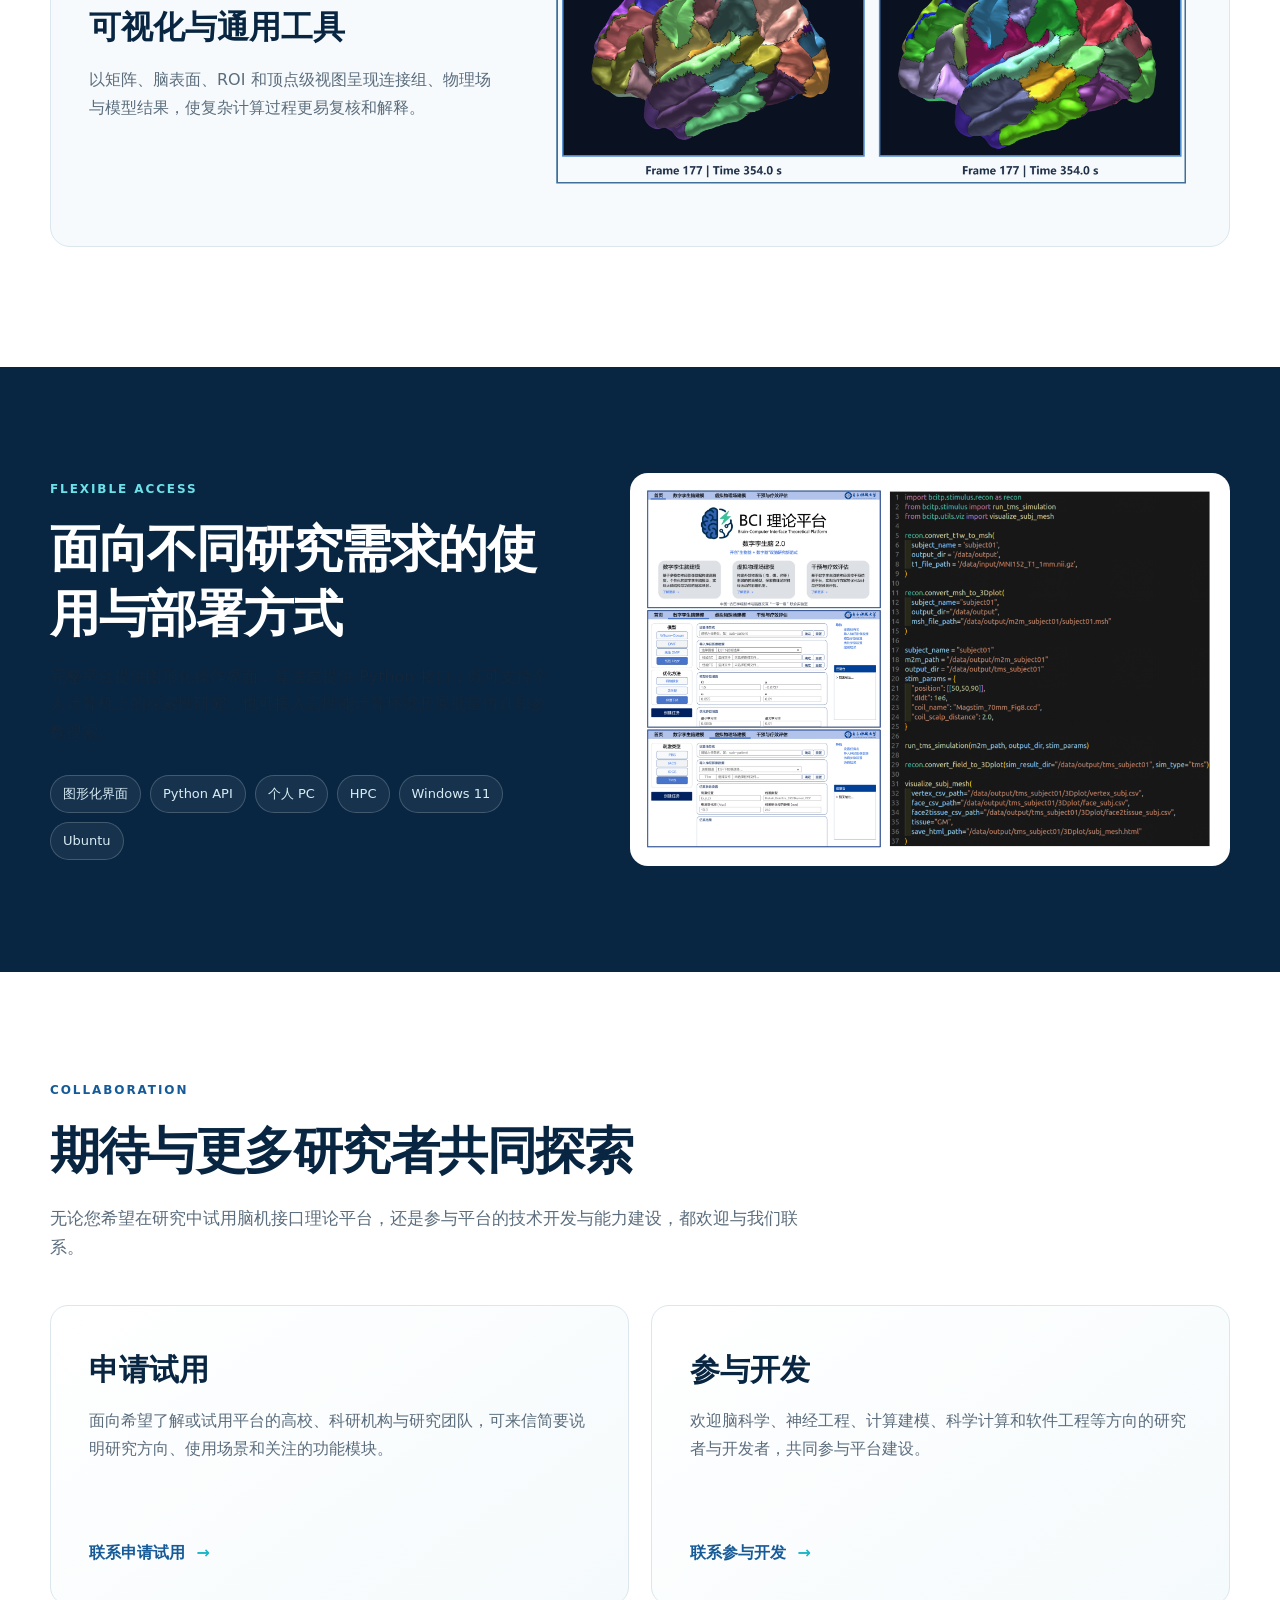
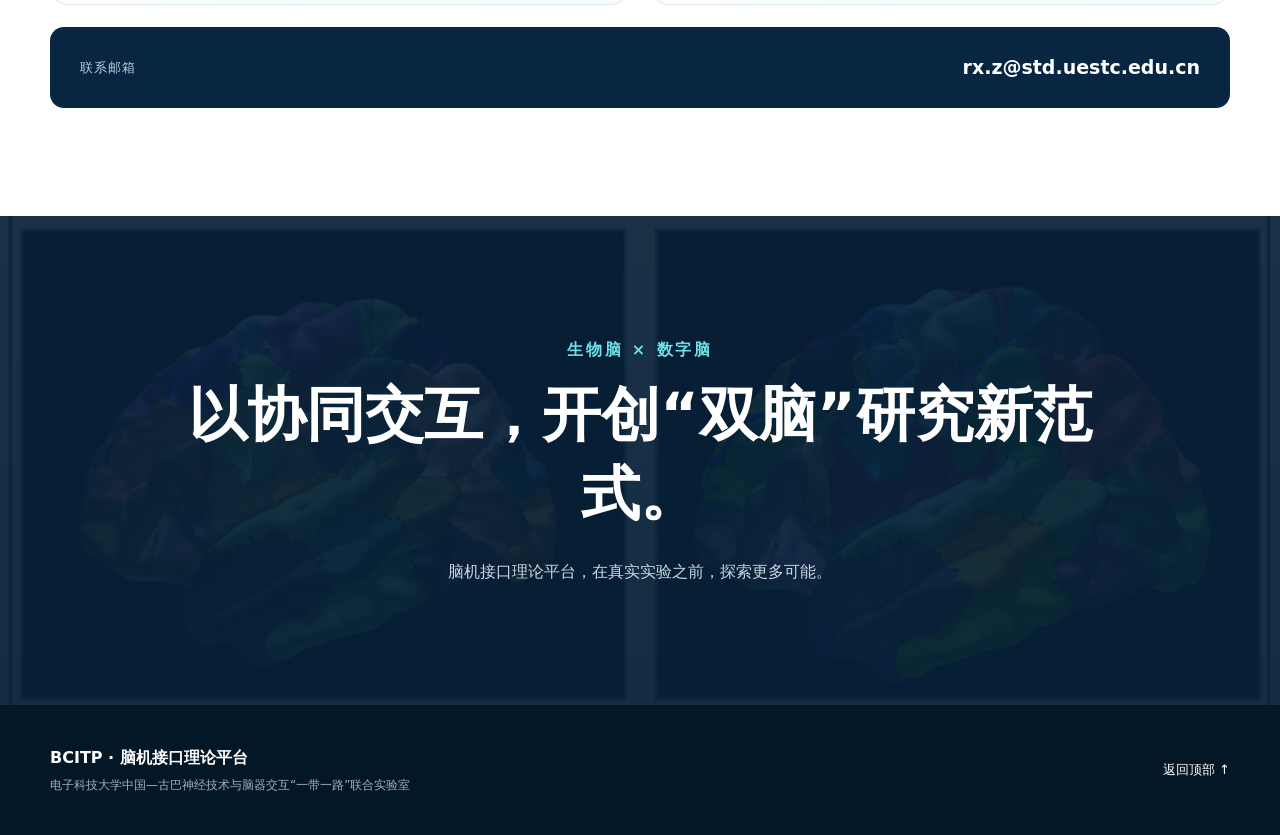
==== commit 2f5c3255: "Remove collaboration card labels" ====
--- a/index.html
+++ b/index.html
@@ -136,13 +136,11 @@
       </div>
       <div class="collaboration-grid">
         <article>
-          <span>01 · SOFTWARE TRIAL</span>
           <h3>申请试用</h3>
           <p>面向希望了解或试用平台的高校、科研机构与研究团队，可来信简要说明研究方向、使用场景和关注的功能模块。</p>
           <a href="mailto:rx.z@std.uestc.edu.cn?subject=BCITP%E8%AF%95%E7%94%A8%E7%94%B3%E8%AF%B7">联系申请试用 <b>→</b></a>
         </article>
         <article>
-          <span>02 · OPEN DEVELOPMENT</span>
           <h3>参与开发</h3>
           <p>欢迎脑科学、神经工程、计算建模、科学计算和软件工程等方向的研究者与开发者，共同参与平台建设。</p>
           <a href="mailto:rx.z@std.uestc.edu.cn?subject=BCITP%E5%BC%80%E5%8F%91%E5%90%88%E4%BD%9C">联系参与开发 <b>→</b></a>
--- a/styles.css
+++ b/styles.css
@@ -102,8 +102,7 @@
 .collaboration { padding-block: 108px; }
 .collaboration-grid { display: grid; grid-template-columns: repeat(2, 1fr); gap: 22px; }
 .collaboration-grid article { min-height: 300px; padding: 38px; display: flex; flex-direction: column; border: 1px solid var(--line); border-radius: 18px; background: linear-gradient(145deg, #fff, #f5fafc); }
-.collaboration-grid article > span { color: var(--blue); font-size: 11px; font-weight: 800; letter-spacing: .14em; }
-.collaboration-grid h3 { margin: 24px 0 12px; color: var(--navy); font-size: 30px; }
+.collaboration-grid h3 { margin: 0 0 12px; color: var(--navy); font-size: 30px; }
 .collaboration-grid p { margin: 0 0 28px; color: var(--muted); }
 .collaboration-grid a { width: fit-content; margin-top: auto; color: var(--blue); font-weight: 700; }
 .collaboration-grid a b { margin-left: 6px; color: var(--cyan); }
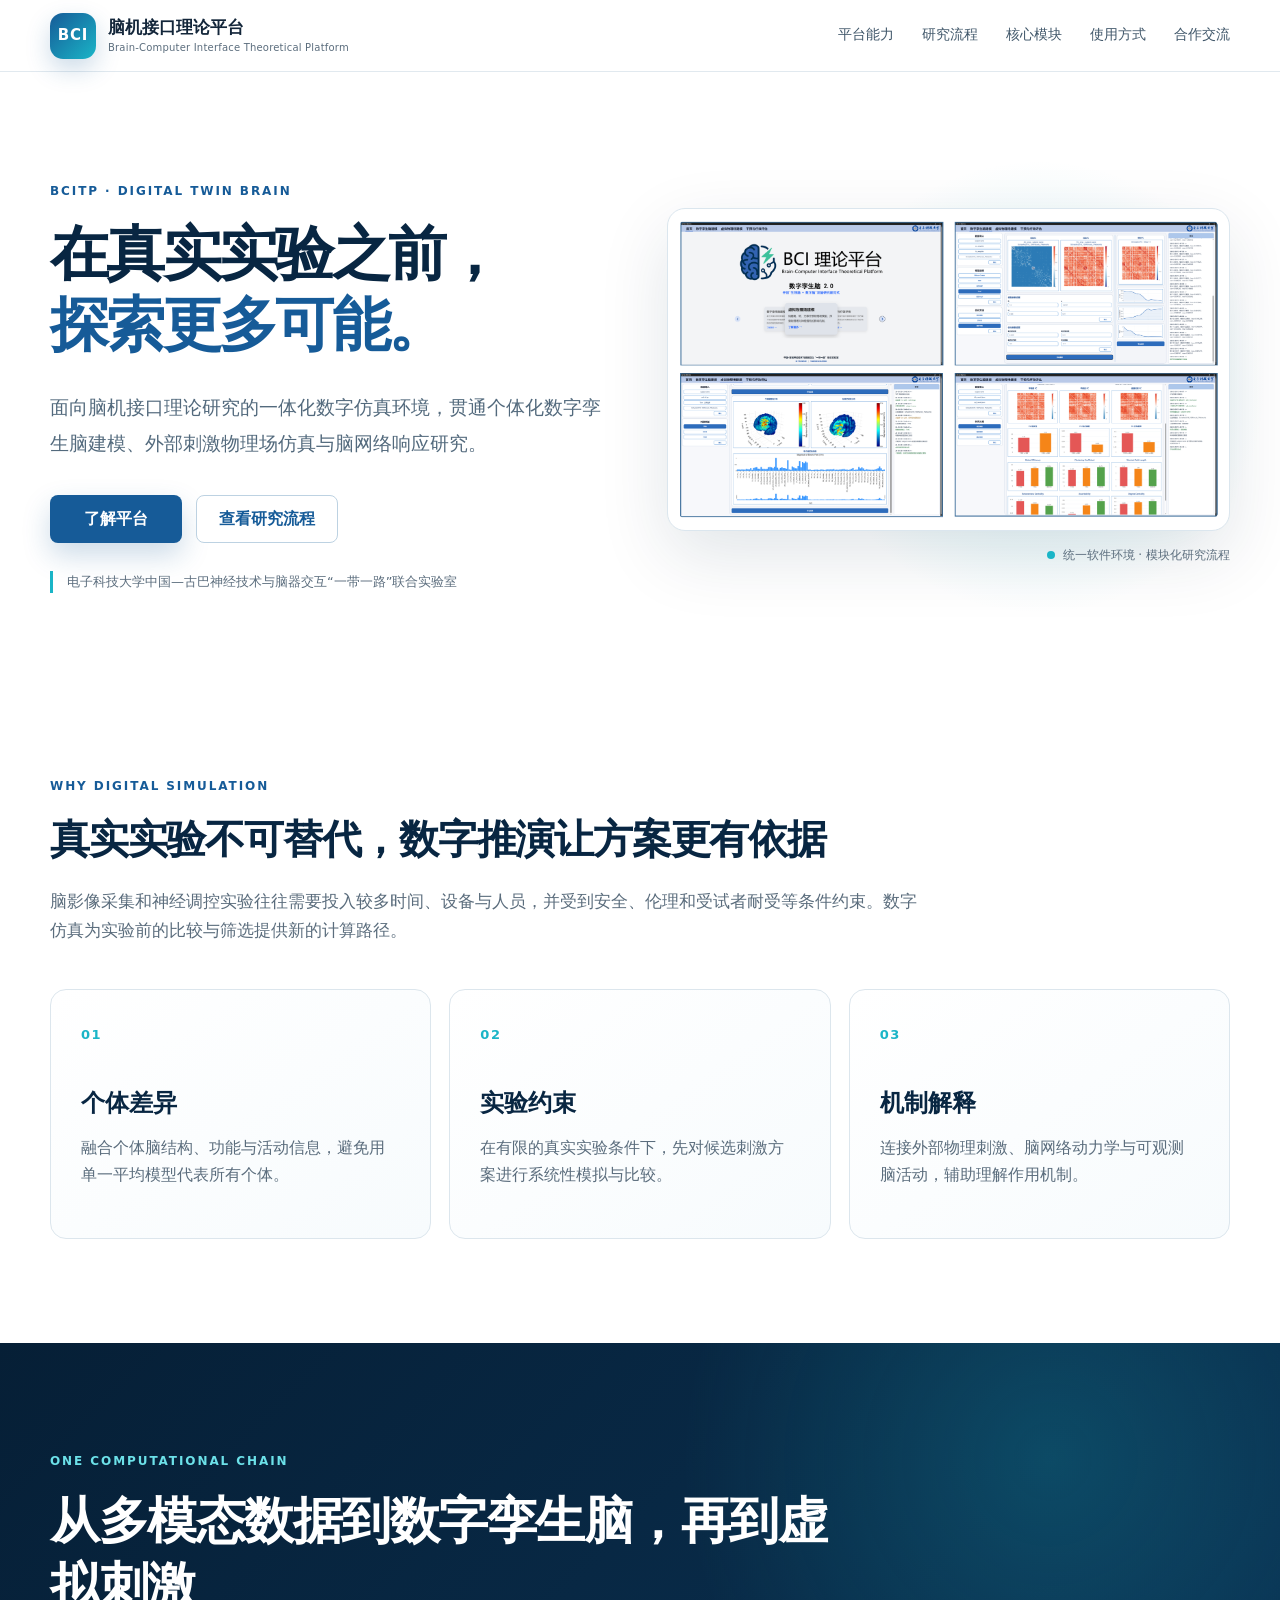
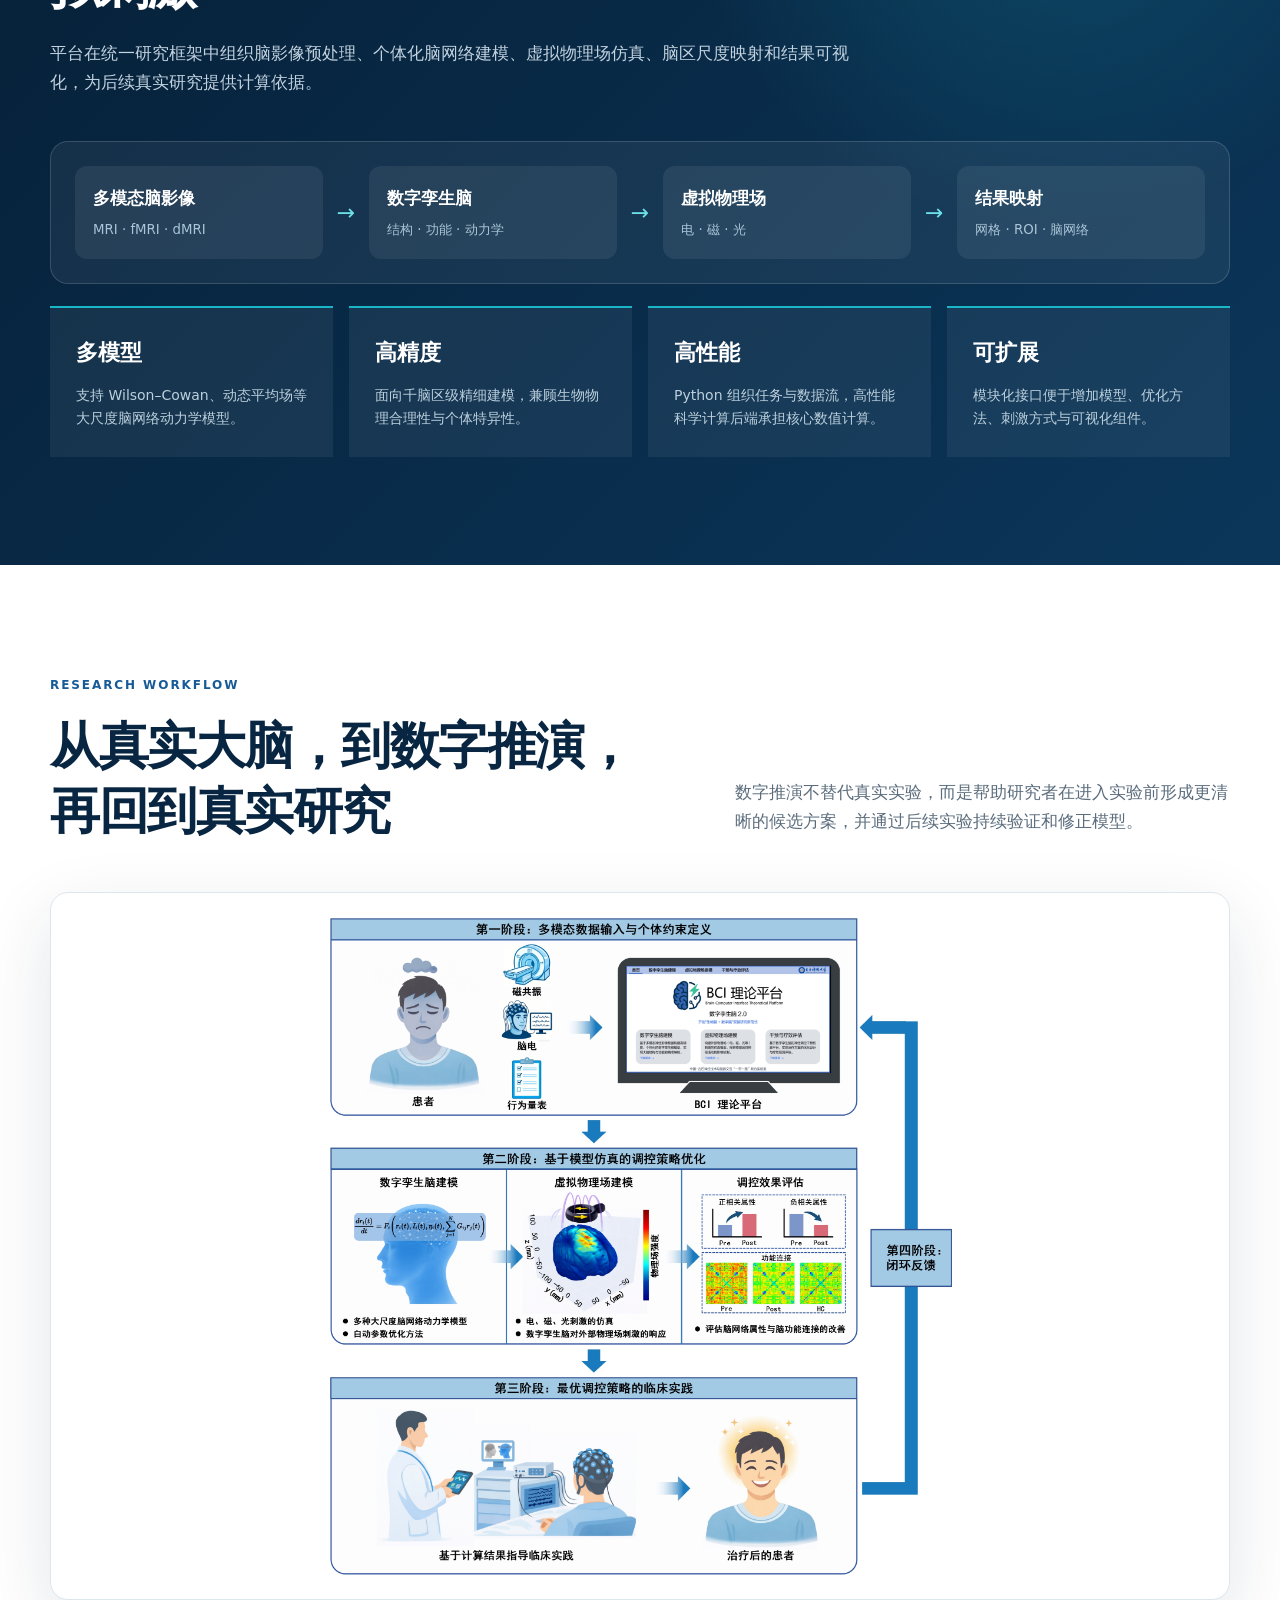
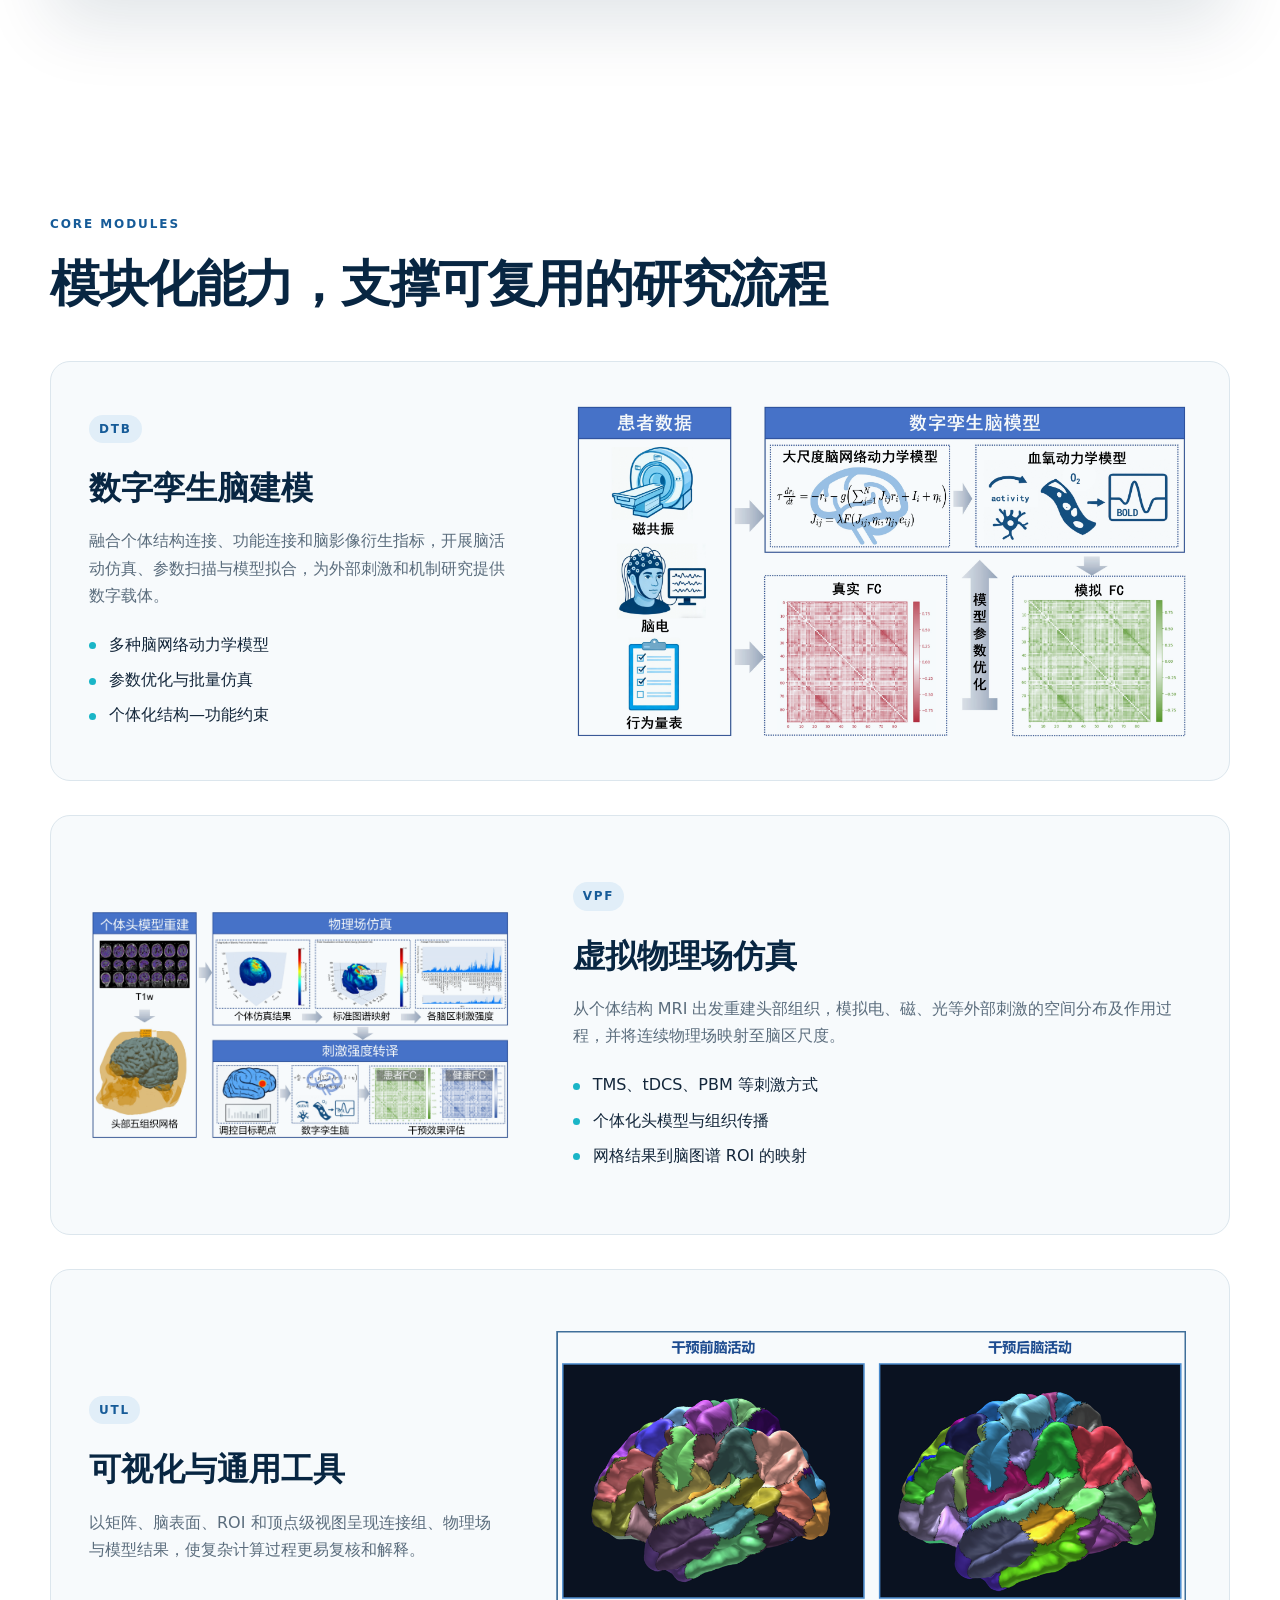
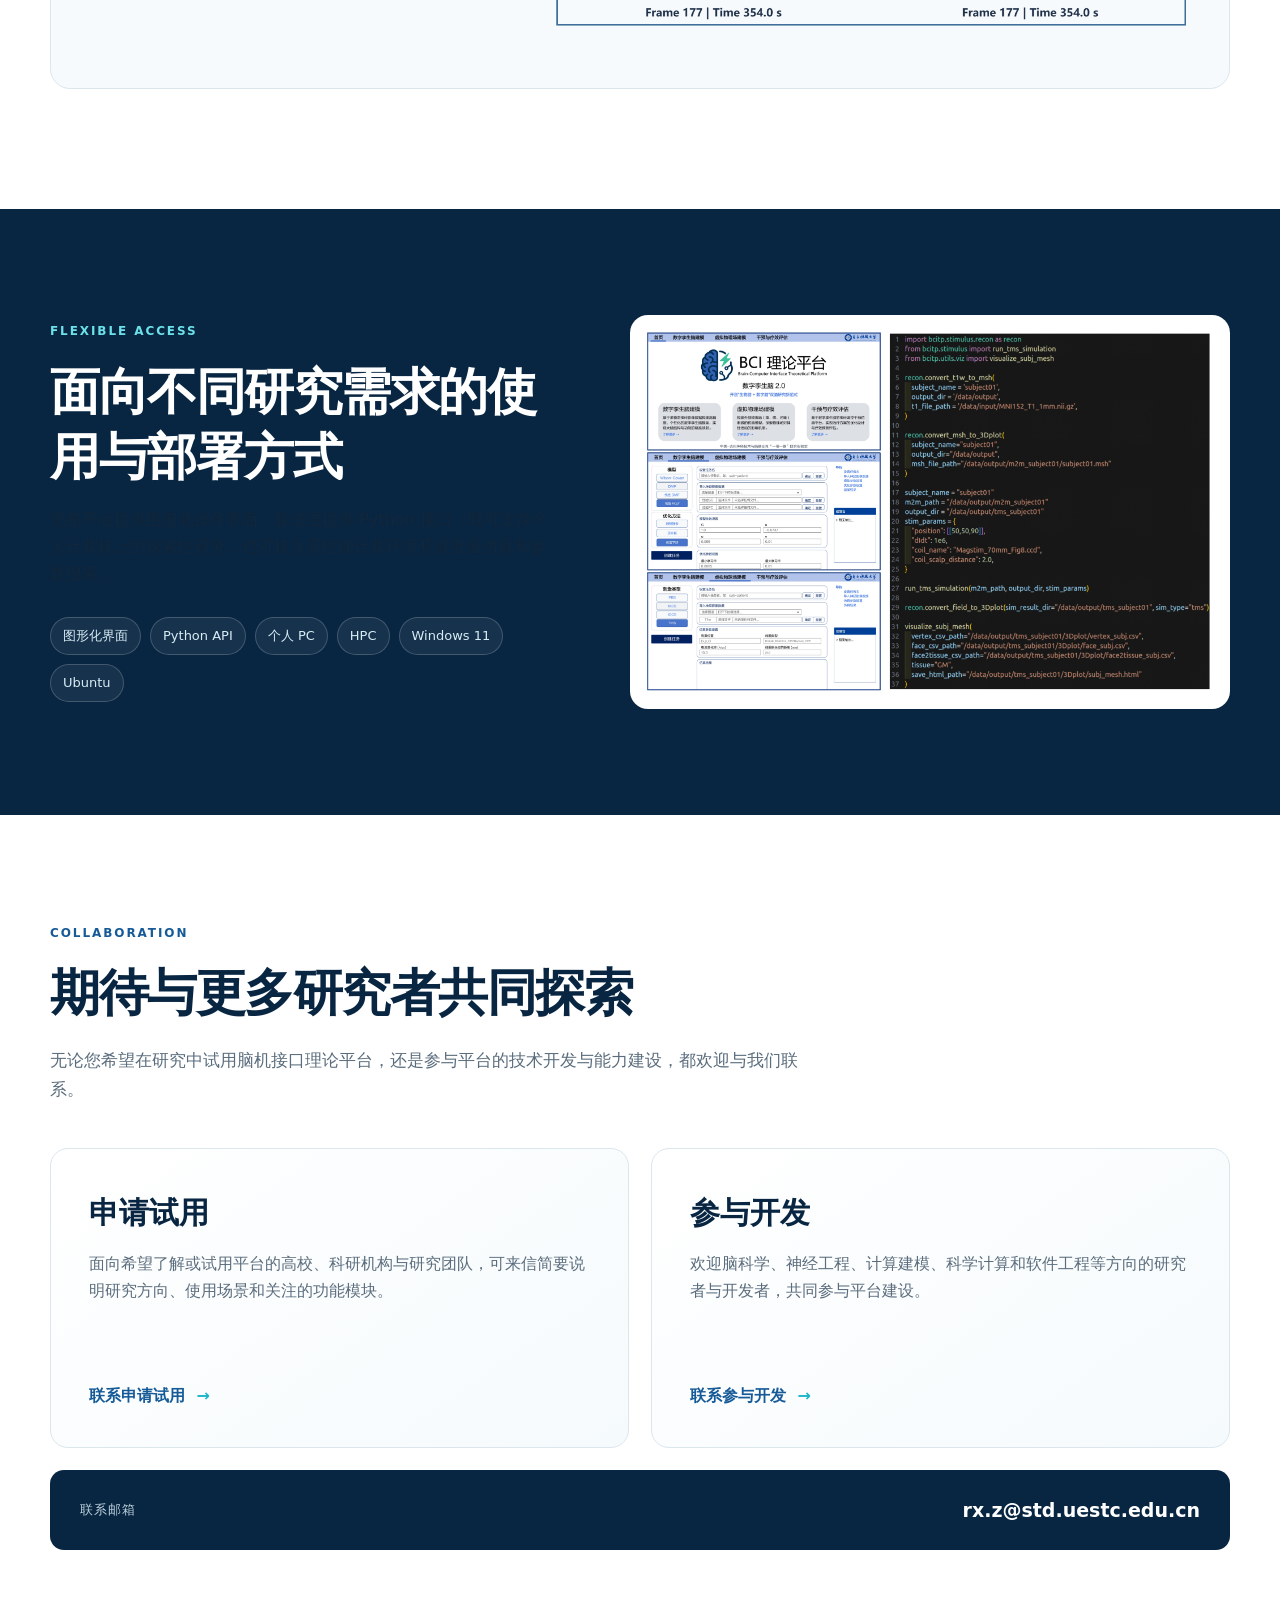
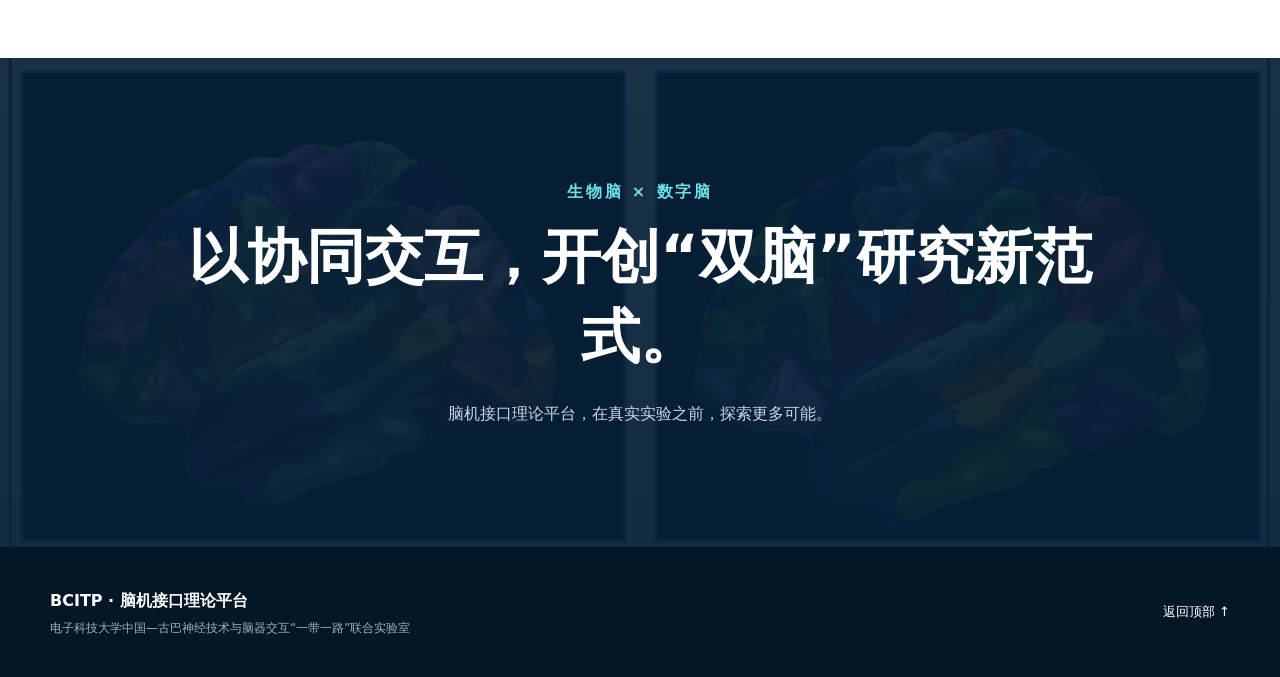
==== commit 3a6ed9d2: "Refine headline layout and section spacing" ====
--- a/index.html
+++ b/index.html
@@ -34,7 +34,7 @@
     <section class="hero section-shell">
       <div class="hero-copy">
         <p class="eyebrow">BCITP · DIGITAL TWIN BRAIN</p>
-        <h1>在真实实验之前，<br><span>探索更多可能。</span></h1>
+        <h1><span class="hero-line">在真实实验之前，</span><span class="hero-line accent">探索更多可能。</span></h1>
         <p class="lead">面向脑机接口理论研究的一体化数字仿真环境，贯通个体化数字孪生脑建模、外部刺激物理场仿真与脑网络响应研究。</p>
         <div class="actions">
           <a class="button primary" href="#platform">了解平台</a>
--- a/styles.css
+++ b/styles.css
@@ -28,10 +28,11 @@
 nav a { padding-block: 8px; border-bottom: 2px solid transparent; }
 nav a:hover { color: var(--blue); border-color: var(--cyan); }
 
-.hero { min-height: 680px; padding-block: 96px 86px; display: grid; grid-template-columns: .93fr 1.07fr; align-items: center; gap: 70px; }
+.hero { min-height: 620px; padding-block: 76px 66px; display: grid; grid-template-columns: 1fr 1fr; align-items: center; gap: 54px; }
 .eyebrow, .kicker { margin: 0 0 18px; color: var(--blue); font-size: 12px; font-weight: 800; letter-spacing: .16em; }
-.hero h1 { margin: 0; color: var(--navy); font-size: clamp(42px, 5.2vw, 72px); line-height: 1.16; letter-spacing: -.045em; }
-.hero h1 span { color: var(--blue); }
+.hero h1 { margin: 0; color: var(--navy); font-size: clamp(42px, 4.6vw, 64px); line-height: 1.2; letter-spacing: -.045em; }
+.hero-line { display: block; white-space: nowrap; }
+.hero-line.accent { color: var(--blue); }
 .lead { max-width: 620px; margin: 28px 0 0; color: #536a7d; font-size: 19px; line-height: 1.9; }
 .actions { display: flex; gap: 14px; margin-top: 34px; }
 .button { display: inline-flex; justify-content: center; align-items: center; min-width: 132px; height: 48px; padding-inline: 22px; border-radius: 8px; font-weight: 700; transition: .2s ease; }
@@ -46,11 +47,14 @@
 .hero-visual figcaption { display: flex; justify-content: flex-end; align-items: center; gap: 8px; margin-top: 14px; color: var(--muted); font-size: 12px; }
 .hero-visual figcaption span { width: 8px; height: 8px; border-radius: 50%; background: var(--cyan); }
 
-.why { padding-block: 104px; }
+.why { padding-block: 84px 104px; }
 .section-heading { max-width: 800px; margin-bottom: 44px; }
 .section-heading.compact { max-width: 760px; }
 .section-heading h2 { margin: 0; color: var(--navy); font-size: clamp(32px, 4vw, 50px); line-height: 1.3; letter-spacing: -.03em; }
 .section-heading > p:last-child { margin: 20px 0 0; color: var(--muted); font-size: 17px; }
+.why .section-heading.compact { max-width: none; }
+.why .section-heading h2 { font-size: clamp(32px, 3.15vw, 46px); white-space: nowrap; }
+.why .section-heading > p:last-child { max-width: 880px; }
 .reason-grid { display: grid; grid-template-columns: repeat(3, 1fr); gap: 18px; }
 .reason-grid article { min-height: 250px; padding: 30px; border: 1px solid var(--line); border-radius: 16px; background: linear-gradient(145deg, white, #f7fbfd); }
 .reason-grid span { color: var(--cyan); font-size: 13px; font-weight: 800; letter-spacing: .12em; }
@@ -125,6 +129,7 @@
   nav { display: none; }
   .hero, .access-grid { grid-template-columns: 1fr; }
   .hero { padding-block: 66px 76px; gap: 50px; }
+  .why .section-heading h2 { white-space: normal; }
   .reason-grid, .feature-grid { grid-template-columns: repeat(2, 1fr); }
   .collaboration-grid { grid-template-columns: 1fr; }
   .capability-strip { grid-template-columns: 1fr; }
@@ -141,6 +146,7 @@
   .brand-copy strong { font-size: 15px; }
   .brand-copy small { display: none; }
   .hero { min-height: auto; padding-block: 56px 64px; }
+  .hero-line { white-space: normal; }
   .lead { font-size: 16px; }
   .actions { flex-direction: column; }
   .button { width: 100%; }
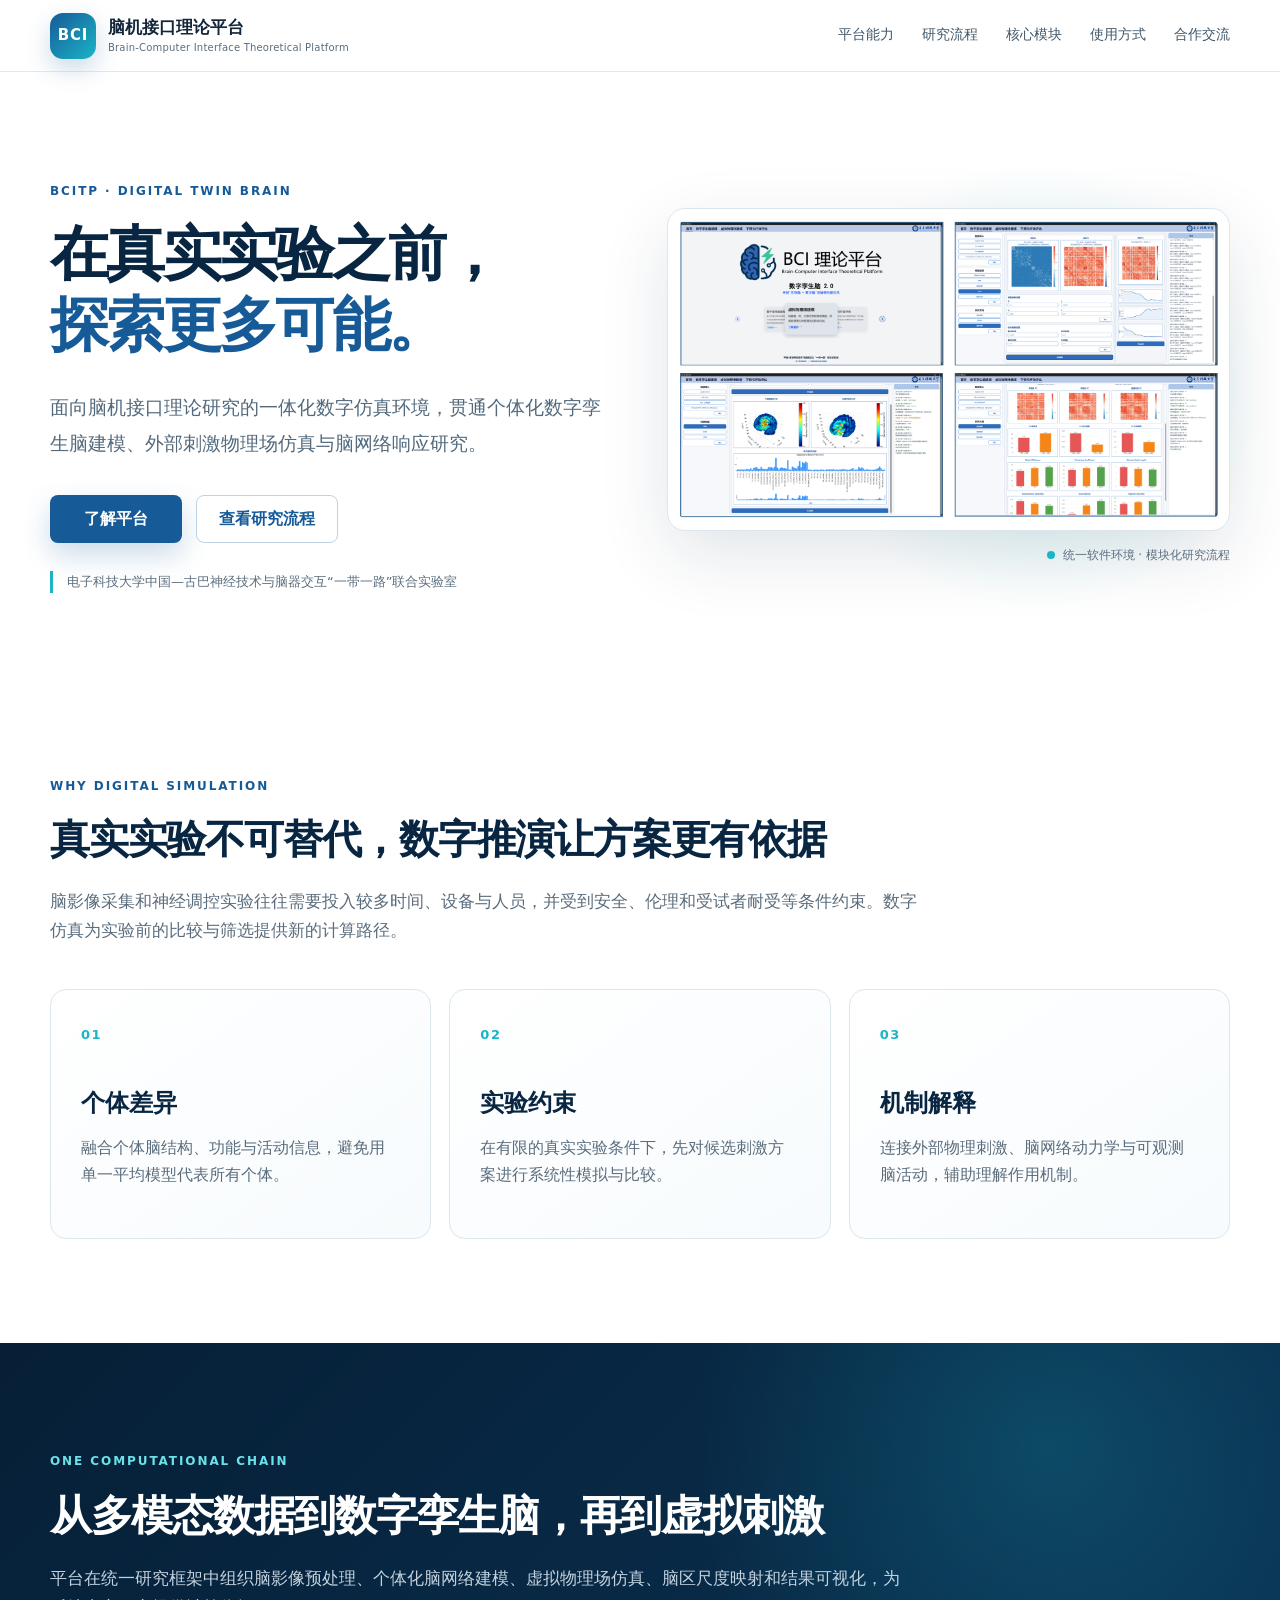
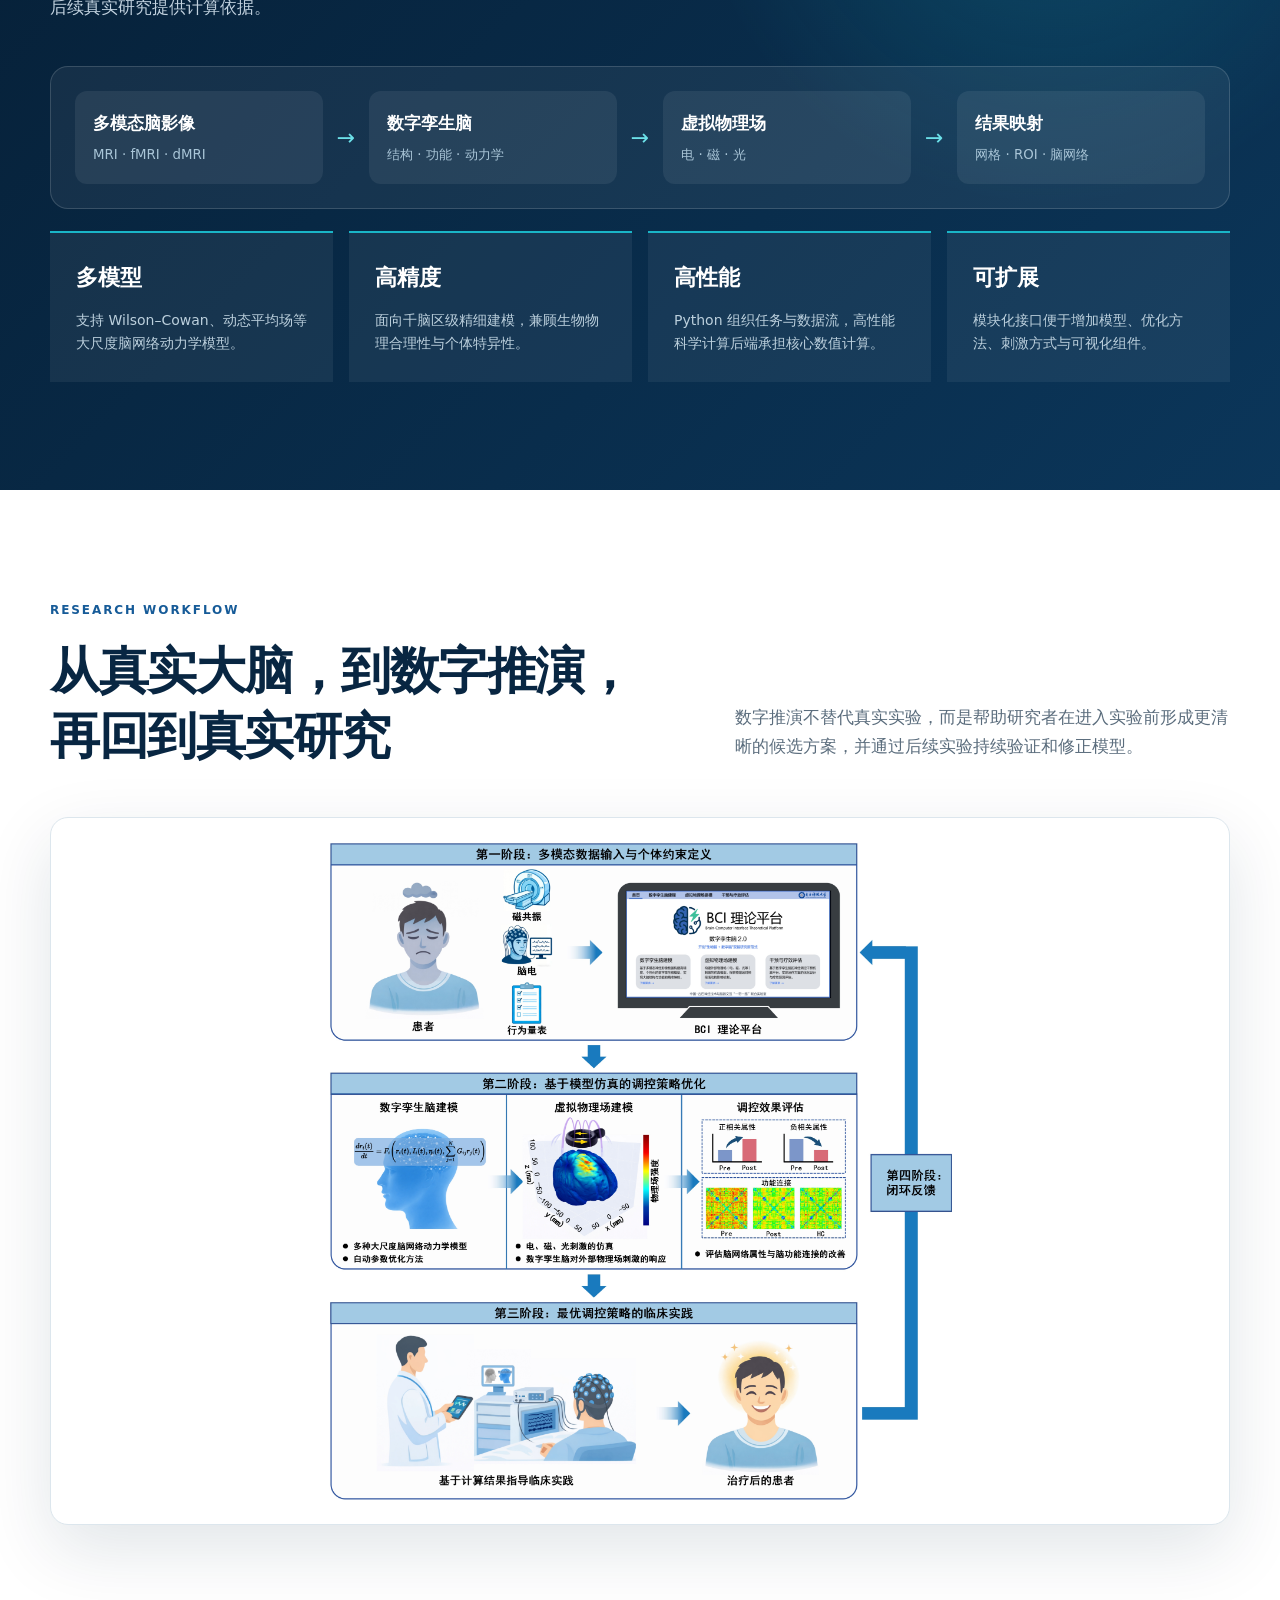
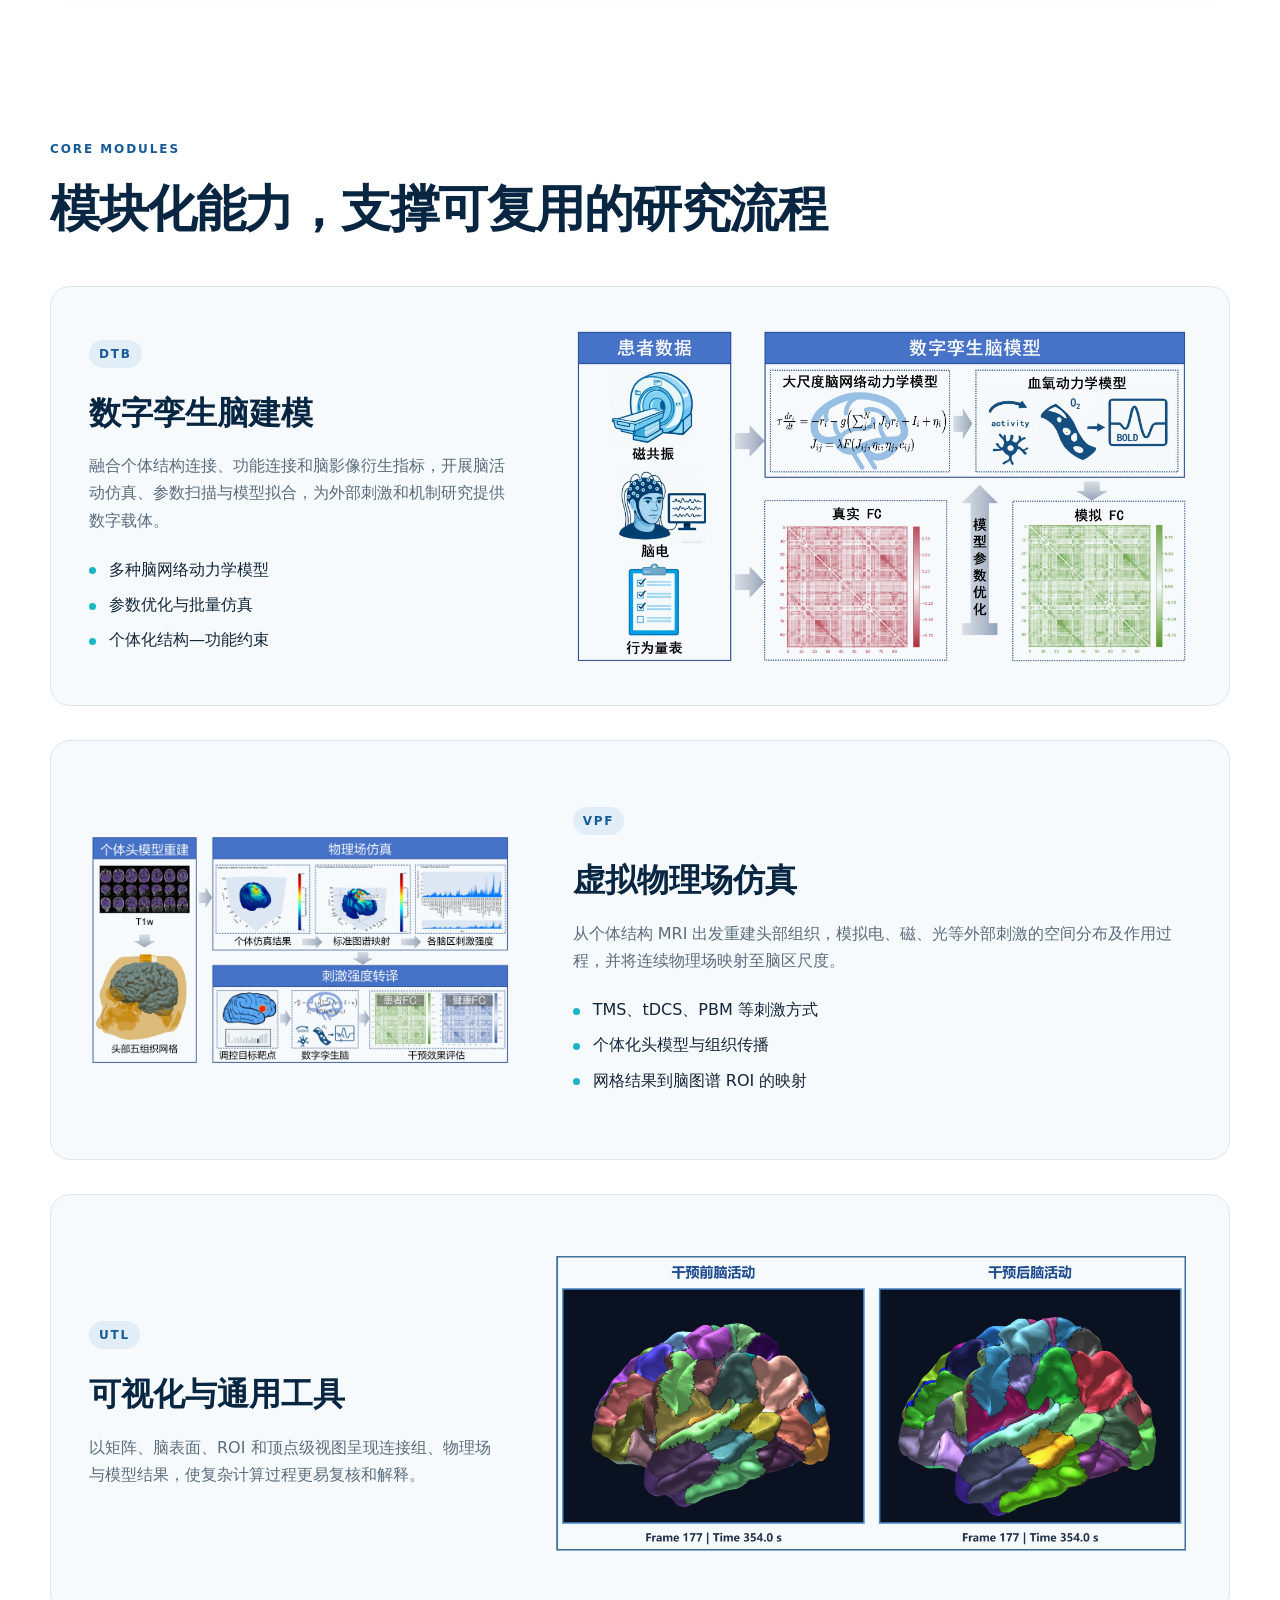
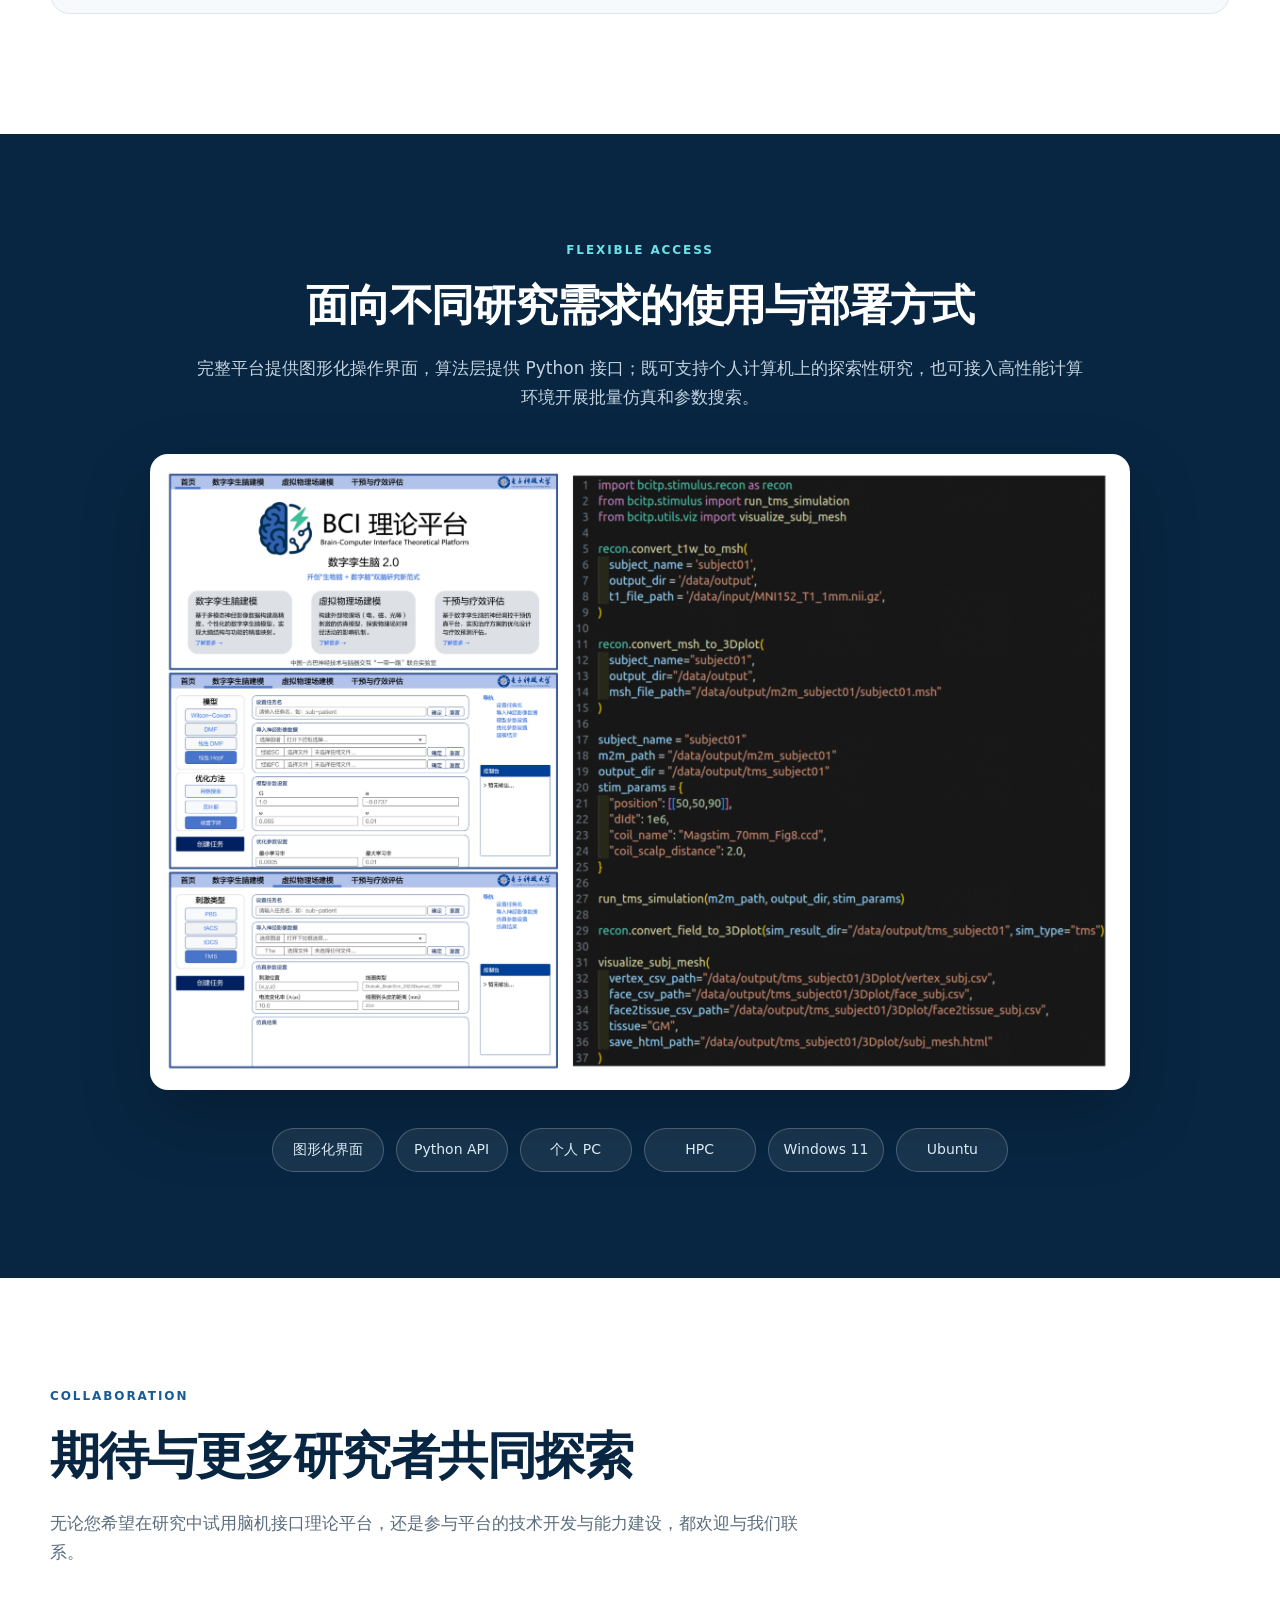
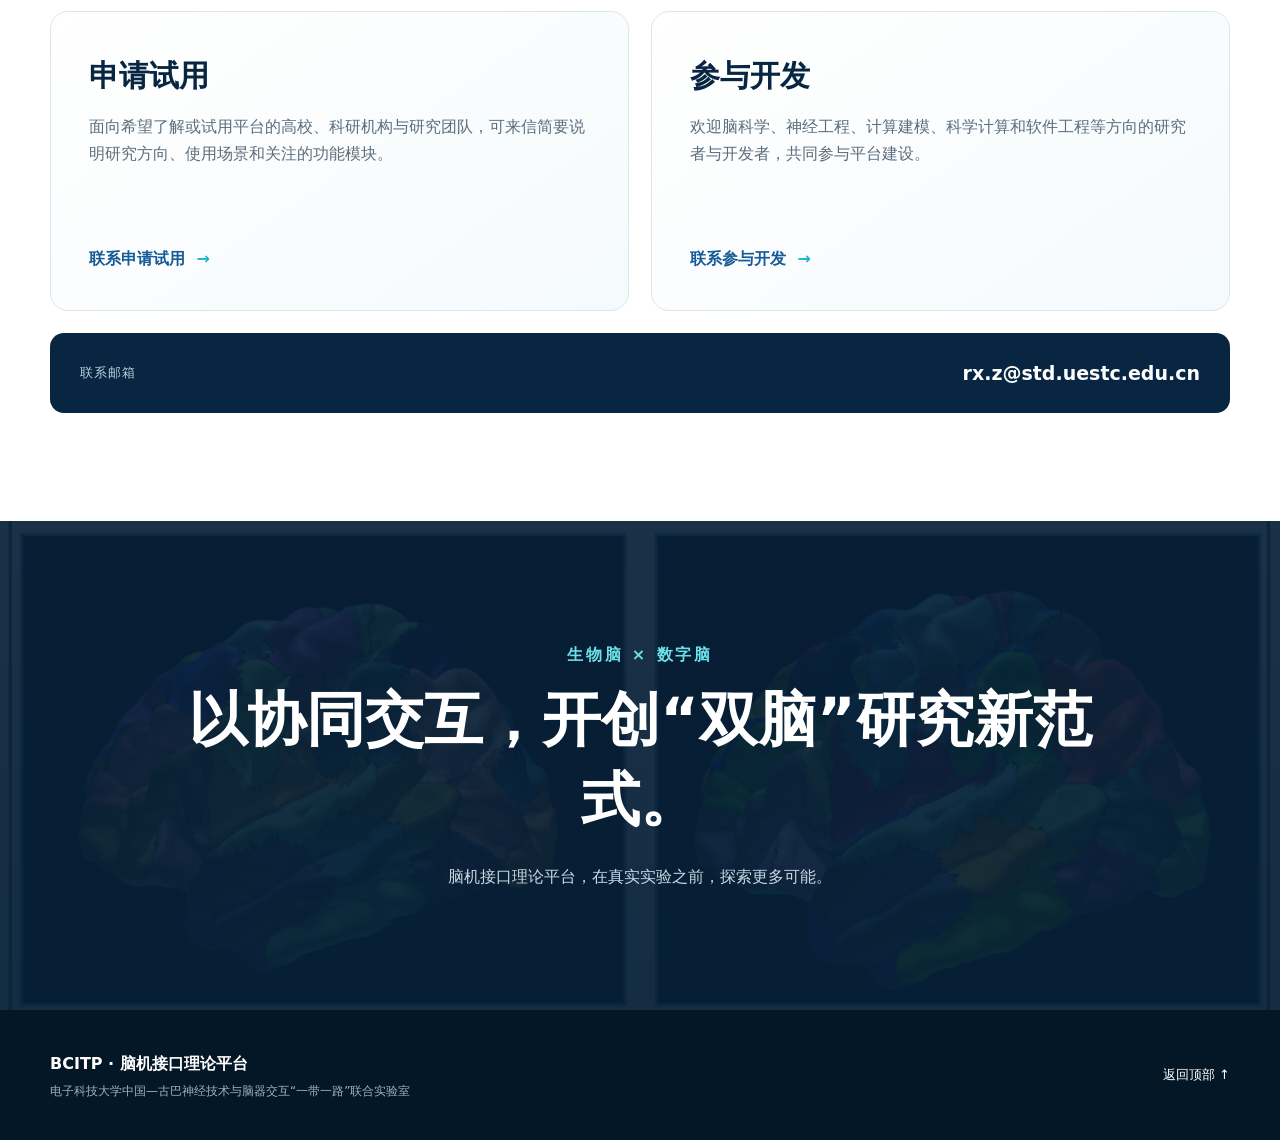
==== commit 53b6dddf: "Rework access section into vertical layout" ====
--- a/index.html
+++ b/index.html
@@ -122,9 +122,9 @@
           <p class="kicker">FLEXIBLE ACCESS</p>
           <h2 id="access-title">面向不同研究需求的使用与部署方式</h2>
           <p>完整平台提供图形化操作界面，算法层提供 Python 接口；既可支持个人计算机上的探索性研究，也可接入高性能计算环境开展批量仿真和参数搜索。</p>
-          <div class="access-tags"><span>图形化界面</span><span>Python API</span><span>个人 PC</span><span>HPC</span><span>Windows 11</span><span>Ubuntu</span></div>
         </div>
         <figure><img src="assets/gui-python.jpeg" alt="图形化界面与Python接口两种使用方式"></figure>
+        <div class="access-tags" aria-label="支持的使用与部署方式"><span>图形化界面</span><span>Python API</span><span>个人 PC</span><span>HPC</span><span>Windows 11</span><span>Ubuntu</span></div>
       </div>
     </section>
 
--- a/styles.css
+++ b/styles.css
@@ -65,6 +65,9 @@
 .section-heading.light h2 { color: white; }
 .section-heading.light .kicker { color: #6ce1e9; }
 .section-heading.light > p:last-child { color: #c2d2df; }
+.platform .section-heading { max-width: none; }
+.platform .section-heading h2 { font-size: clamp(32px, 3.3vw, 48px); white-space: nowrap; }
+.platform .section-heading > p:last-child { max-width: 860px; }
 .capability-strip { display: grid; grid-template-columns: 1fr auto 1fr auto 1fr auto 1fr; align-items: center; gap: 14px; padding: 24px; border: 1px solid rgba(255,255,255,.15); border-radius: 18px; background: rgba(255,255,255,.06); }
 .capability-strip div { min-height: 92px; padding: 18px; display: flex; flex-direction: column; justify-content: center; border-radius: 12px; background: rgba(255,255,255,.07); }
 .capability-strip b { font-size: 17px; }
@@ -96,12 +99,14 @@
 .visual-card { grid-template-columns: .78fr 1.22fr; }
 
 .access { padding-block: 106px; background: var(--navy); }
-.access-grid { display: grid; grid-template-columns: .92fr 1.08fr; align-items: center; gap: 68px; }
-.access-grid .section-heading { margin: 0; }
-.access-grid figure { margin: 0; padding: 14px; border-radius: 18px; background: white; }
+.access-grid { display: flex; flex-direction: column; align-items: stretch; gap: 38px; }
+.access-grid .section-heading { max-width: none; margin: 0; text-align: center; }
+.access-grid .section-heading h2 { font-size: clamp(32px, 3.35vw, 48px); white-space: nowrap; }
+.access-grid .section-heading > p:last-child { max-width: 900px; margin-inline: auto; }
+.access-grid figure { width: min(980px, 100%); margin: 4px auto 0; padding: 14px; border-radius: 18px; background: white; box-shadow: 0 28px 70px rgba(0,0,0,.22); }
 .access-grid img { width: 100%; border-radius: 10px; }
-.access-tags { display: flex; flex-wrap: wrap; gap: 9px; margin-top: 30px; }
-.access-tags span { padding: 7px 12px; color: #d8ecf4; font-size: 13px; border: 1px solid rgba(255,255,255,.19); border-radius: 99px; background: rgba(255,255,255,.06); }
+.access-tags { display: flex; flex-wrap: wrap; justify-content: center; gap: 12px; }
+.access-tags span { min-width: 112px; padding: 9px 15px; color: #d8ecf4; font-size: 14px; text-align: center; border: 1px solid rgba(255,255,255,.22); border-radius: 99px; background: rgba(255,255,255,.07); }
 
 .collaboration { padding-block: 108px; }
 .collaboration-grid { display: grid; grid-template-columns: repeat(2, 1fr); gap: 22px; }
@@ -127,9 +132,11 @@
 
 @media (max-width: 900px) {
   nav { display: none; }
-  .hero, .access-grid { grid-template-columns: 1fr; }
+  .hero { grid-template-columns: 1fr; }
   .hero { padding-block: 66px 76px; gap: 50px; }
   .why .section-heading h2 { white-space: normal; }
+  .platform .section-heading h2 { white-space: normal; }
+  .access-grid .section-heading h2 { white-space: normal; }
   .reason-grid, .feature-grid { grid-template-columns: repeat(2, 1fr); }
   .collaboration-grid { grid-template-columns: 1fr; }
   .capability-strip { grid-template-columns: 1fr; }
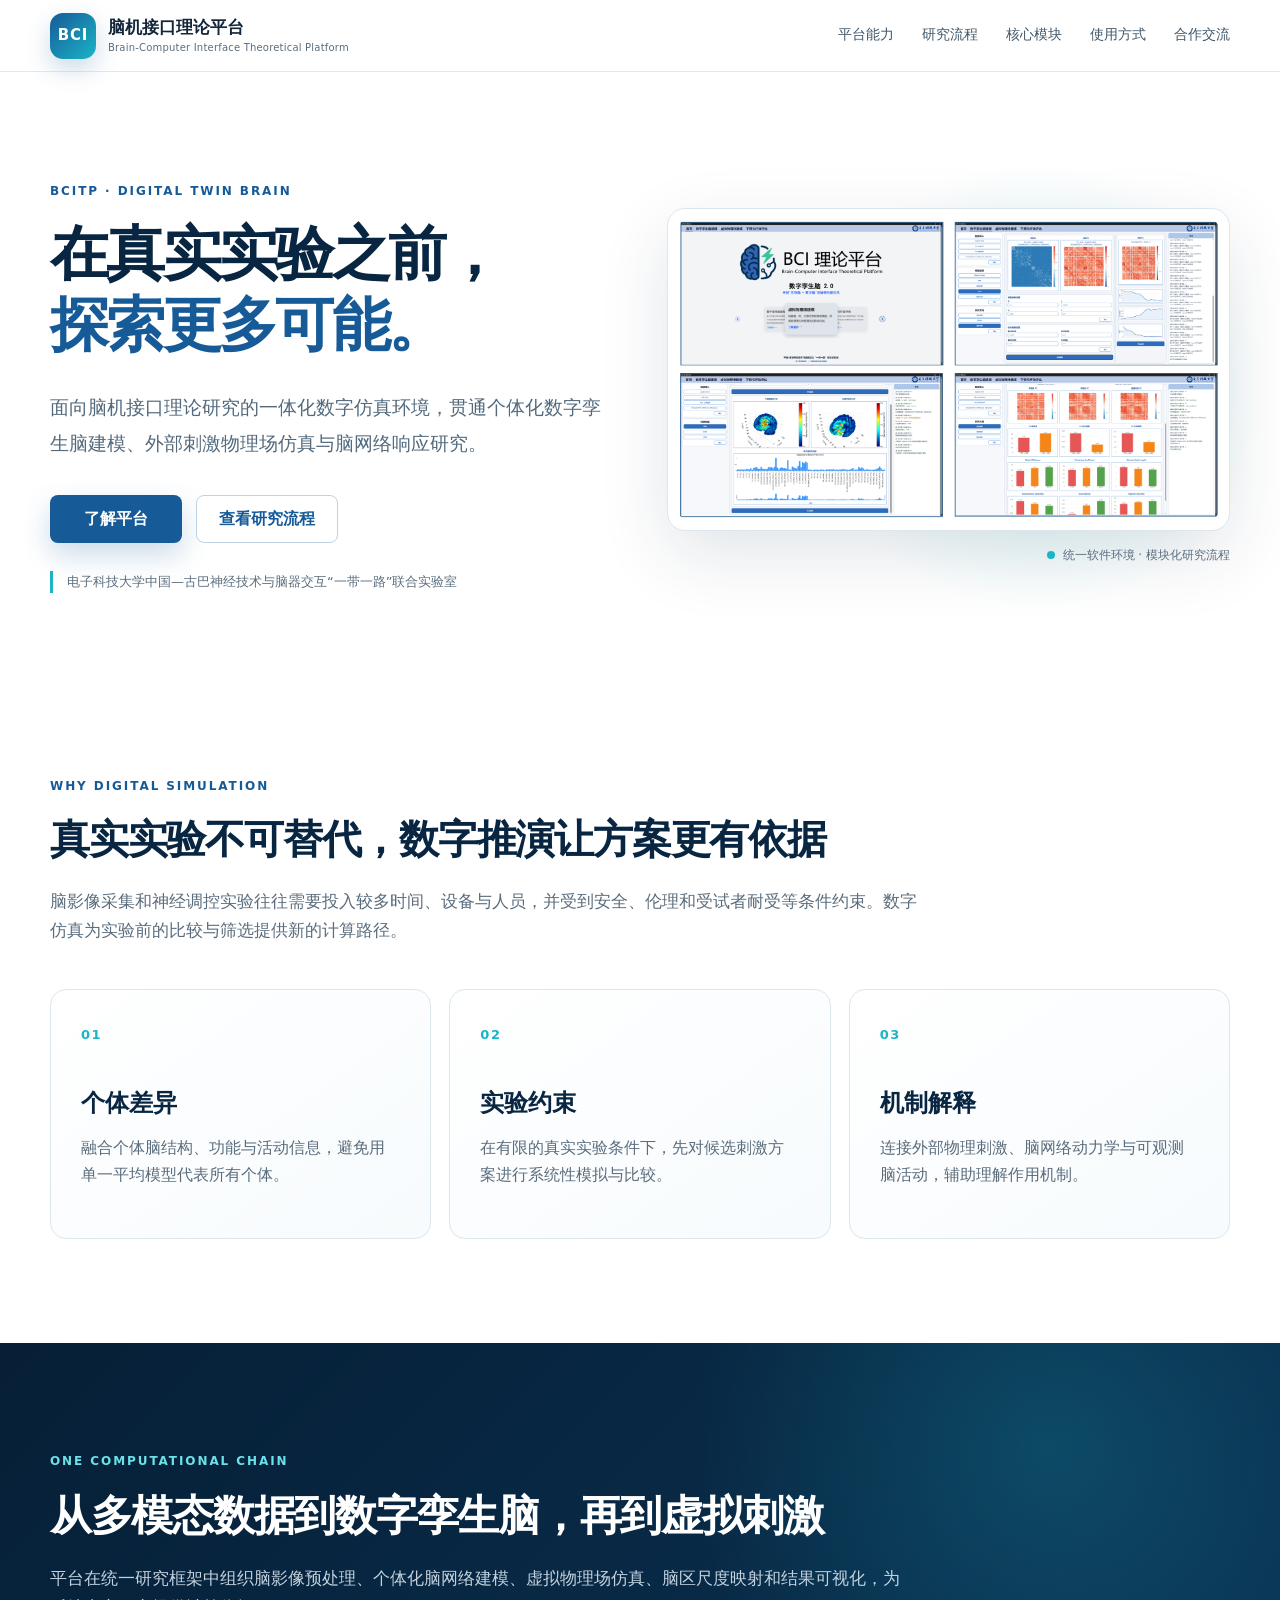
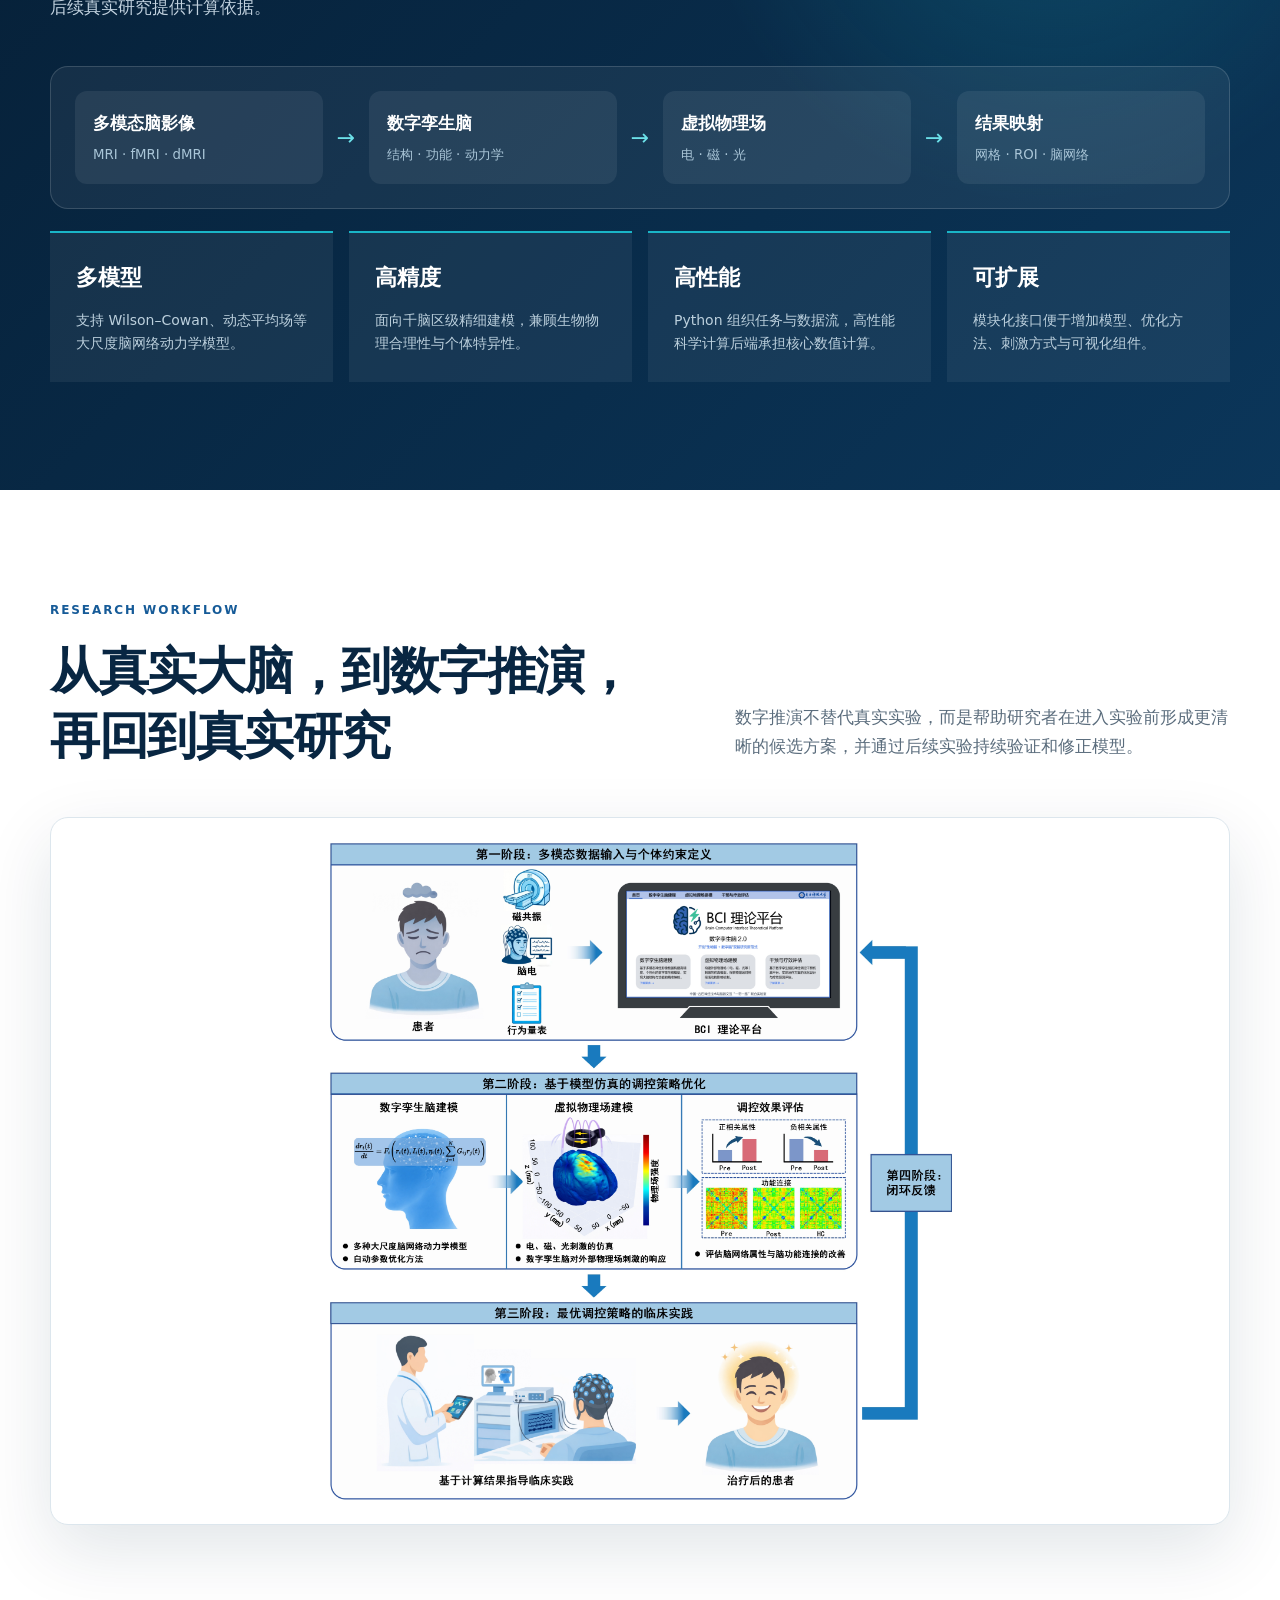
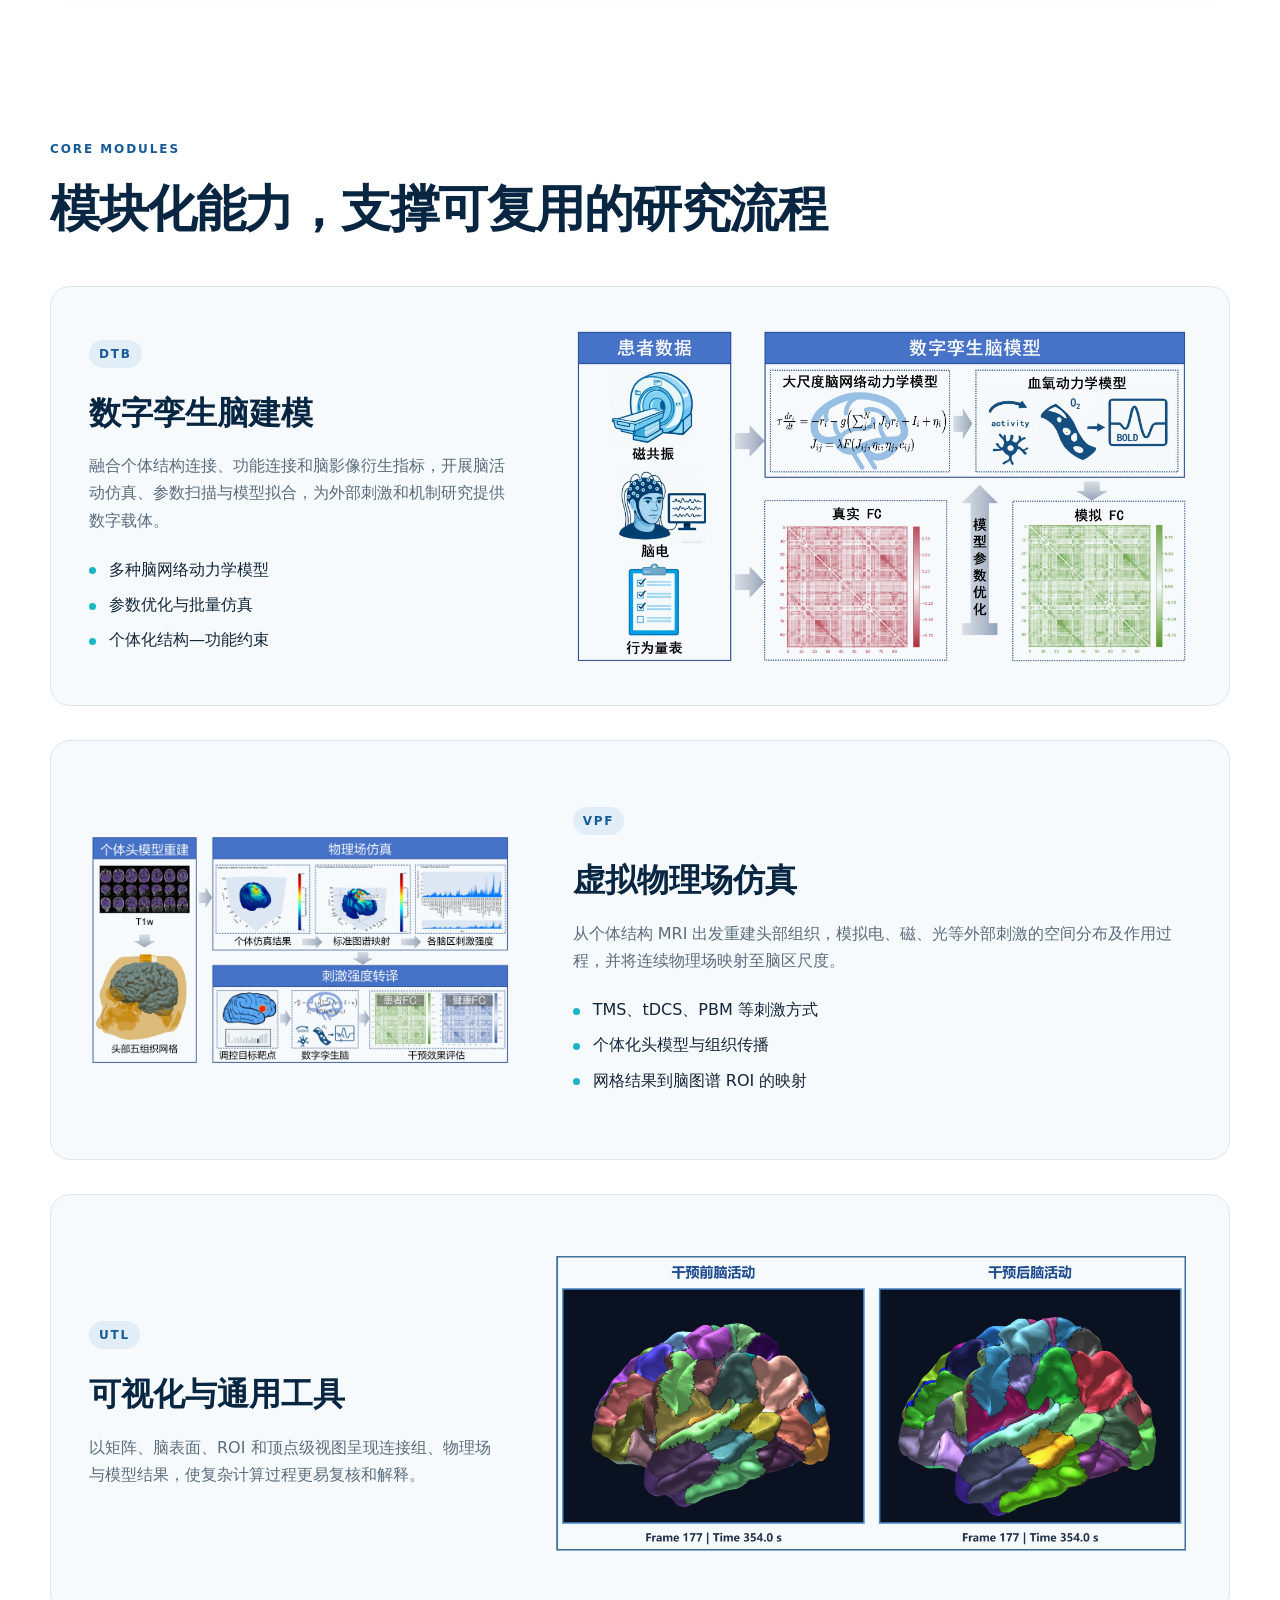
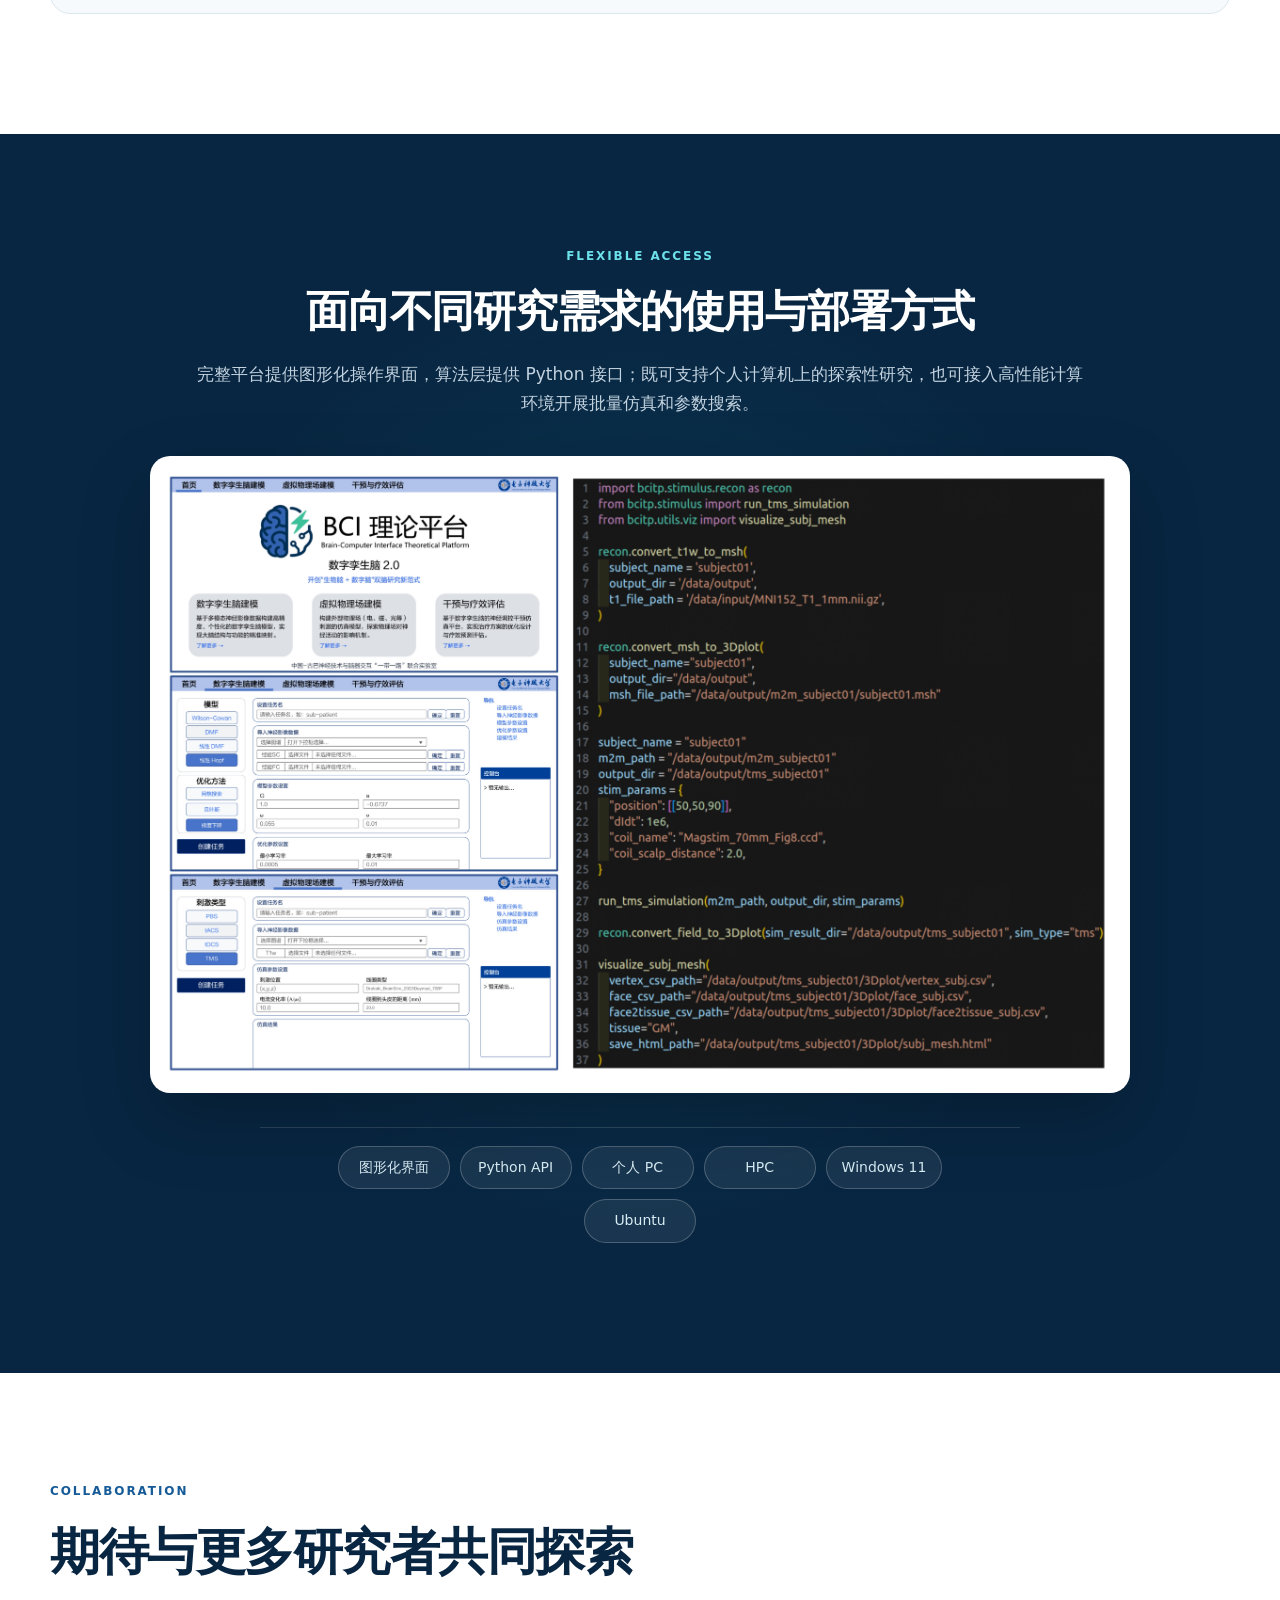
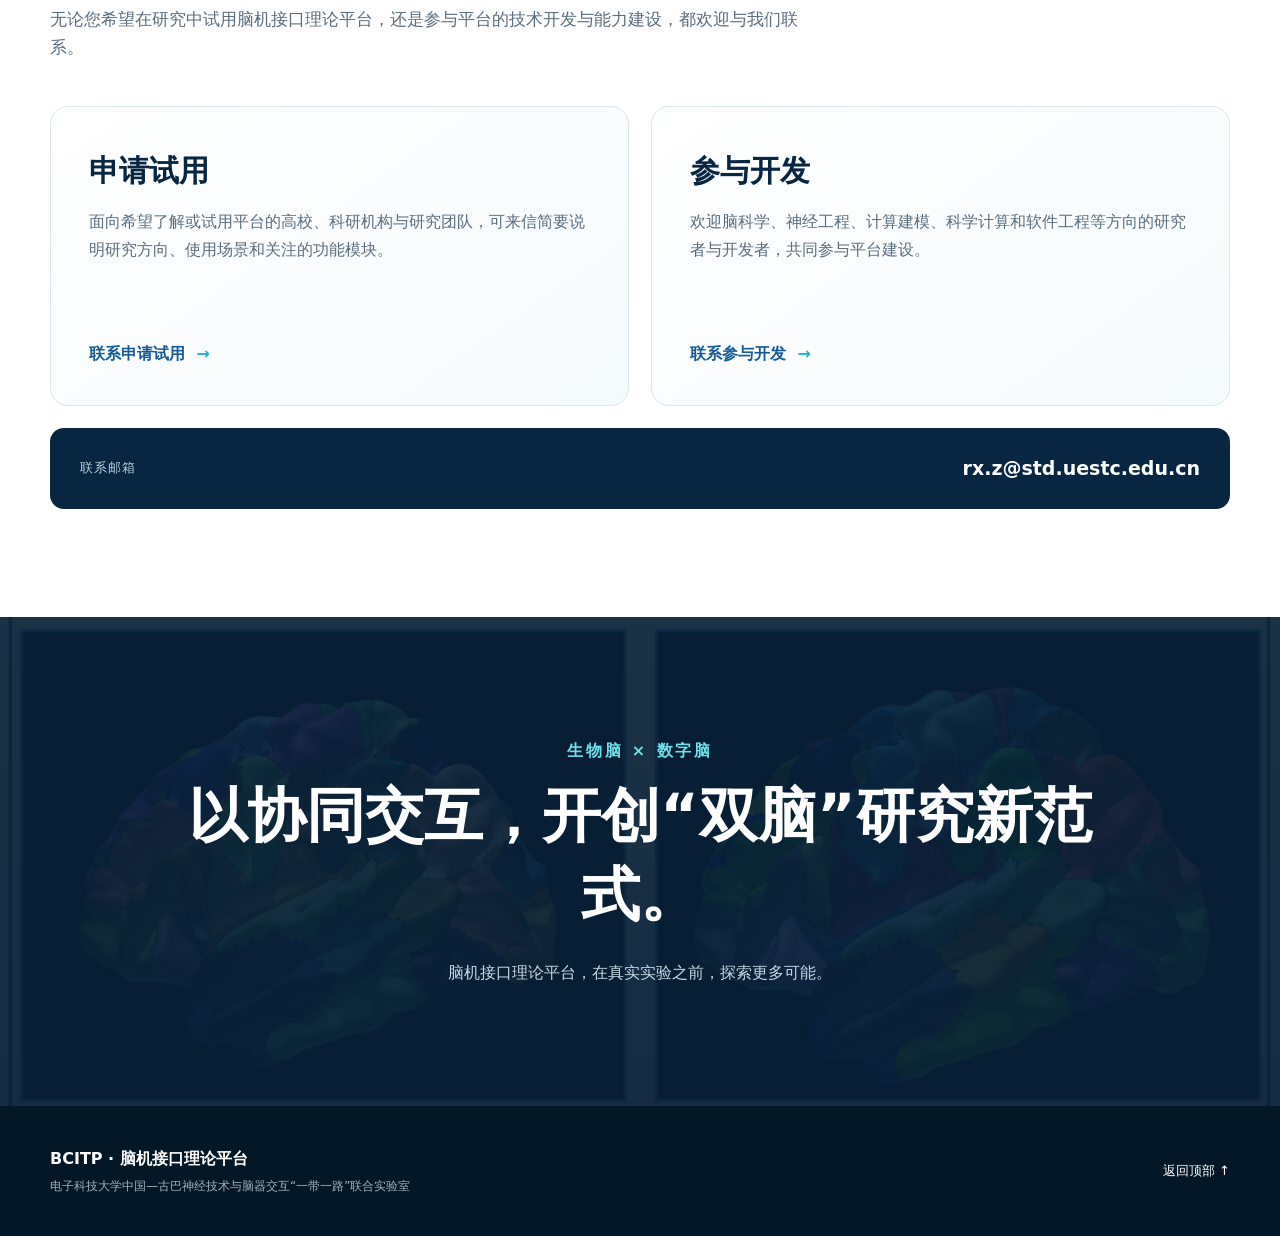
==== commit ce87a6b4: "Polish platform access section layout" ====
--- a/index.html
+++ b/index.html
@@ -123,7 +123,7 @@
           <h2 id="access-title">面向不同研究需求的使用与部署方式</h2>
           <p>完整平台提供图形化操作界面，算法层提供 Python 接口；既可支持个人计算机上的探索性研究，也可接入高性能计算环境开展批量仿真和参数搜索。</p>
         </div>
-        <figure><img src="assets/gui-python.jpeg" alt="图形化界面与Python接口两种使用方式"></figure>
+        <figure class="access-visual"><img src="assets/gui-python.jpeg" alt="图形化界面与Python接口两种使用方式"></figure>
         <div class="access-tags" aria-label="支持的使用与部署方式"><span>图形化界面</span><span>Python API</span><span>个人 PC</span><span>HPC</span><span>Windows 11</span><span>Ubuntu</span></div>
       </div>
     </section>
--- a/styles.css
+++ b/styles.css
@@ -66,7 +66,7 @@
 .section-heading.light .kicker { color: #6ce1e9; }
 .section-heading.light > p:last-child { color: #c2d2df; }
 .platform .section-heading { max-width: none; }
-.platform .section-heading h2 { font-size: clamp(32px, 3.3vw, 48px); white-space: nowrap; }
+.platform .section-heading h2 { font-size: clamp(32px, 3.3vw, 48px); white-space: nowrap; text-wrap: nowrap; }
 .platform .section-heading > p:last-child { max-width: 860px; }
 .capability-strip { display: grid; grid-template-columns: 1fr auto 1fr auto 1fr auto 1fr; align-items: center; gap: 14px; padding: 24px; border: 1px solid rgba(255,255,255,.15); border-radius: 18px; background: rgba(255,255,255,.06); }
 .capability-strip div { min-height: 92px; padding: 18px; display: flex; flex-direction: column; justify-content: center; border-radius: 12px; background: rgba(255,255,255,.07); }
@@ -98,15 +98,17 @@
 .module-card img { width: 100%; max-height: 360px; object-fit: contain; mix-blend-mode: multiply; }
 .visual-card { grid-template-columns: .78fr 1.22fr; }
 
-.access { padding-block: 106px; background: var(--navy); }
-.access-grid { display: flex; flex-direction: column; align-items: stretch; gap: 38px; }
-.access-grid .section-heading { max-width: none; margin: 0; text-align: center; }
-.access-grid .section-heading h2 { font-size: clamp(32px, 3.35vw, 48px); white-space: nowrap; }
+.access { padding-block: 112px; overflow: hidden; background: radial-gradient(circle at 50% 50%, rgba(26,181,199,.12), transparent 54%), var(--navy); }
+.access-grid { display: flex; flex-direction: column; align-items: center; gap: 32px; }
+.access-grid .section-heading { width: 100%; max-width: none; margin: 0; text-align: center; }
+.access-grid .section-heading h2 { font-size: clamp(32px, 3.35vw, 48px); white-space: nowrap; text-wrap: nowrap; }
 .access-grid .section-heading > p:last-child { max-width: 900px; margin-inline: auto; }
-.access-grid figure { width: min(980px, 100%); margin: 4px auto 0; padding: 14px; border-radius: 18px; background: white; box-shadow: 0 28px 70px rgba(0,0,0,.22); }
+.access-visual { width: min(980px, 100%); margin: 6px 0 2px; padding: 14px; position: relative; border: 1px solid rgba(255,255,255,.18); border-radius: 20px; background: white; box-shadow: 0 28px 70px rgba(0,0,0,.22); }
+.access-visual::before { content: ""; position: absolute; inset: -1px; z-index: -1; border-radius: inherit; background: linear-gradient(120deg, rgba(108,225,233,.56), transparent 38%, rgba(255,255,255,.32)); filter: blur(12px); }
 .access-grid img { width: 100%; border-radius: 10px; }
-.access-tags { display: flex; flex-wrap: wrap; justify-content: center; gap: 12px; }
-.access-tags span { min-width: 112px; padding: 9px 15px; color: #d8ecf4; font-size: 14px; text-align: center; border: 1px solid rgba(255,255,255,.22); border-radius: 99px; background: rgba(255,255,255,.07); }
+.access-tags { width: min(760px, 100%); padding: 18px; display: flex; flex-wrap: wrap; justify-content: center; gap: 10px; border-top: 1px solid rgba(255,255,255,.14); }
+.access-tags span { min-width: 112px; padding: 9px 15px; color: #d8ecf4; font-size: 14px; text-align: center; border: 1px solid rgba(255,255,255,.22); border-radius: 99px; background: rgba(255,255,255,.07); transition: transform .2s ease, background .2s ease; }
+.access-tags span:hover { transform: translateY(-2px); background: rgba(108,225,233,.16); }
 
 .collaboration { padding-block: 108px; }
 .collaboration-grid { display: grid; grid-template-columns: repeat(2, 1fr); gap: 22px; }
@@ -162,6 +164,10 @@
   .reason-grid article { min-height: 210px; }
   .dark-section, .access { padding-block: 76px; }
   .capability-strip { padding: 16px; }
+  .access-grid { gap: 26px; }
+  .access-visual { padding: 8px; border-radius: 14px; }
+  .access-tags { padding: 14px 0 0; gap: 8px; }
+  .access-tags span { min-width: 0; padding-inline: 12px; }
   .module-card { min-height: auto; padding: 24px; }
   .module-copy h3 { font-size: 27px; }
   .wide-figure { padding: 8px; }
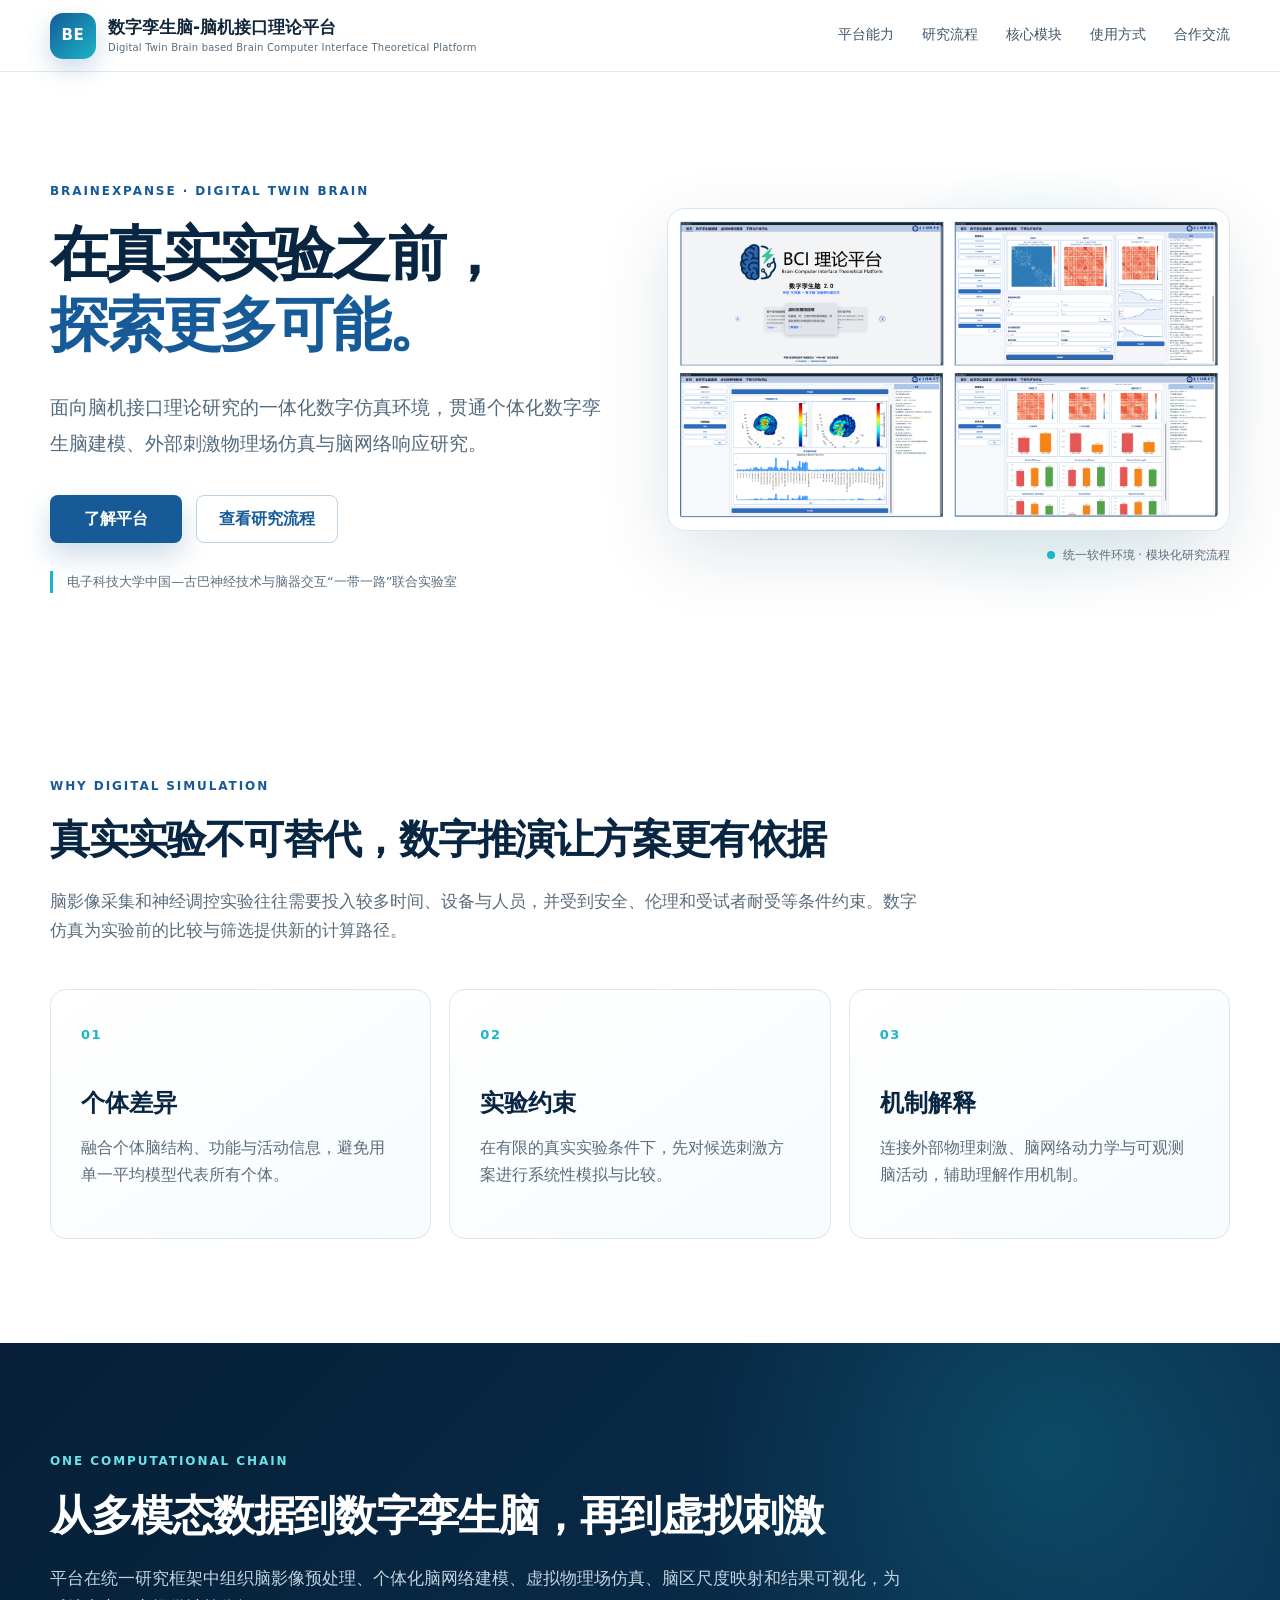
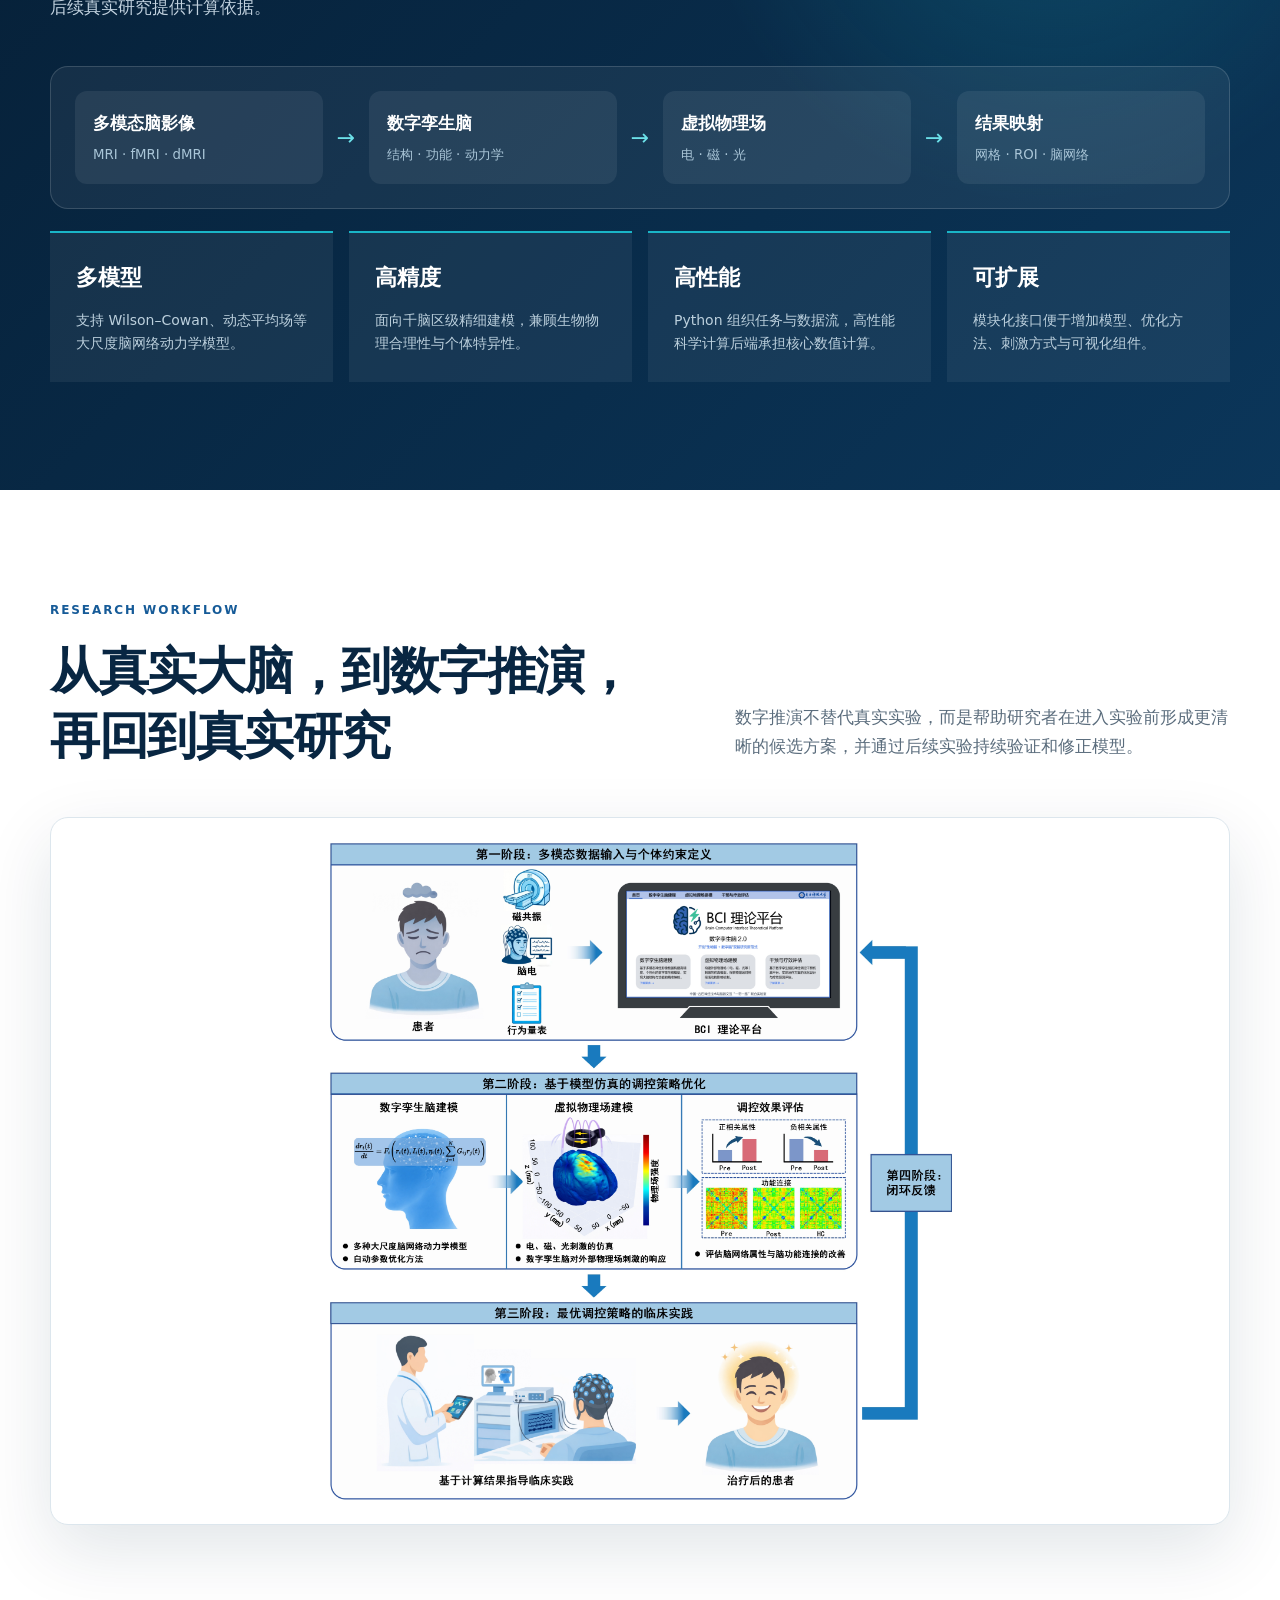
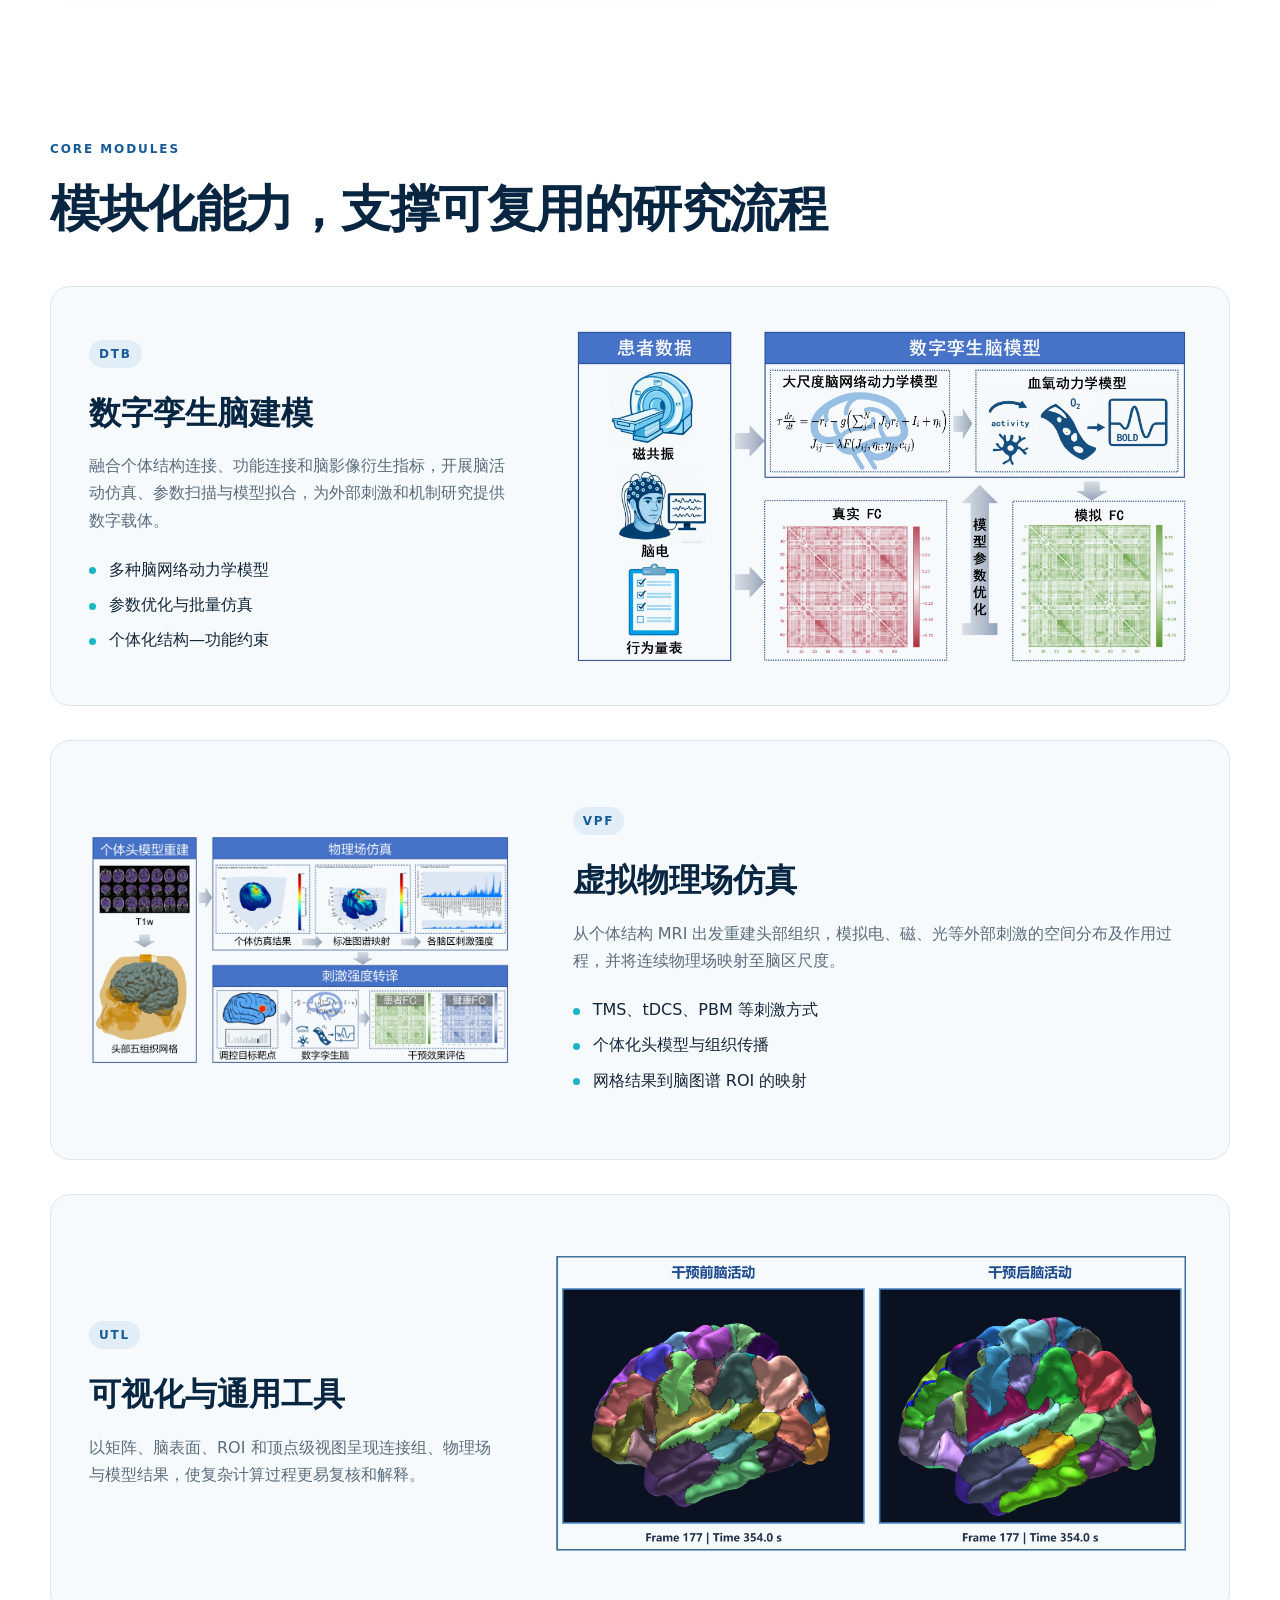
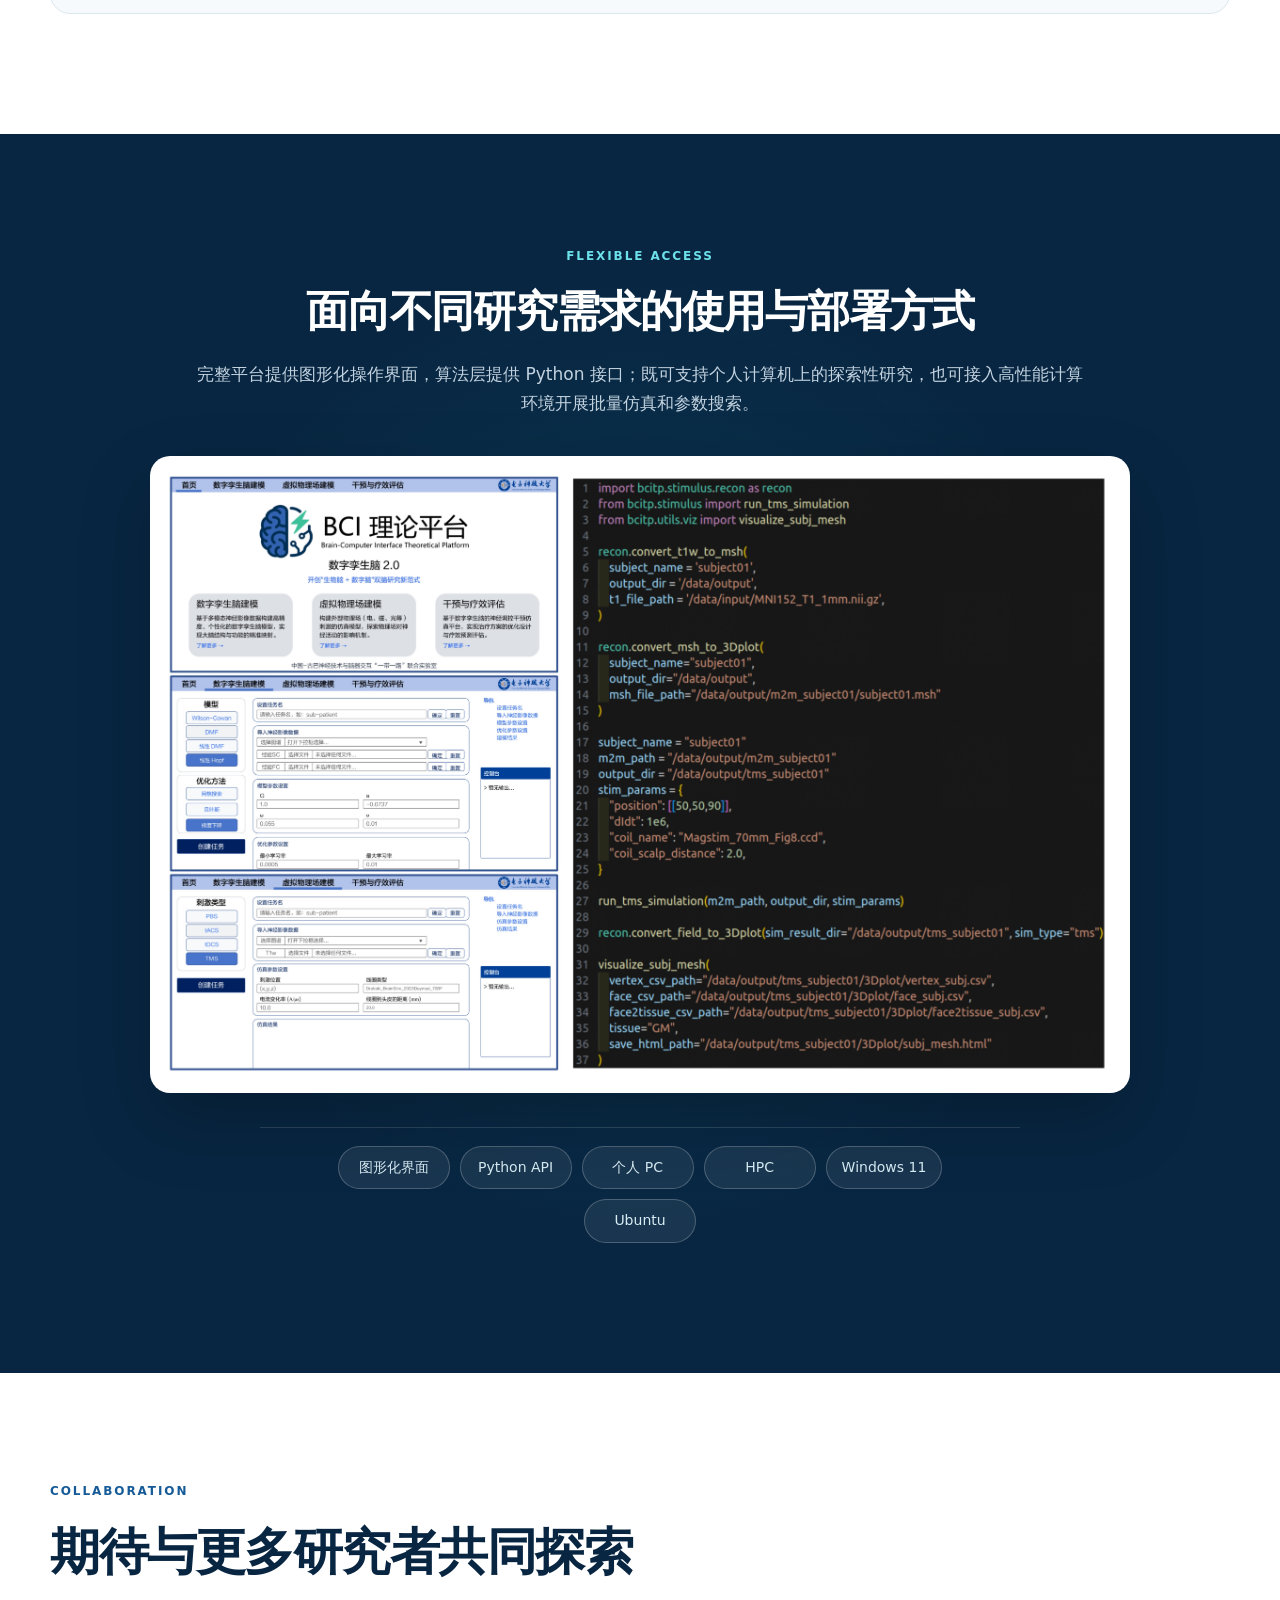
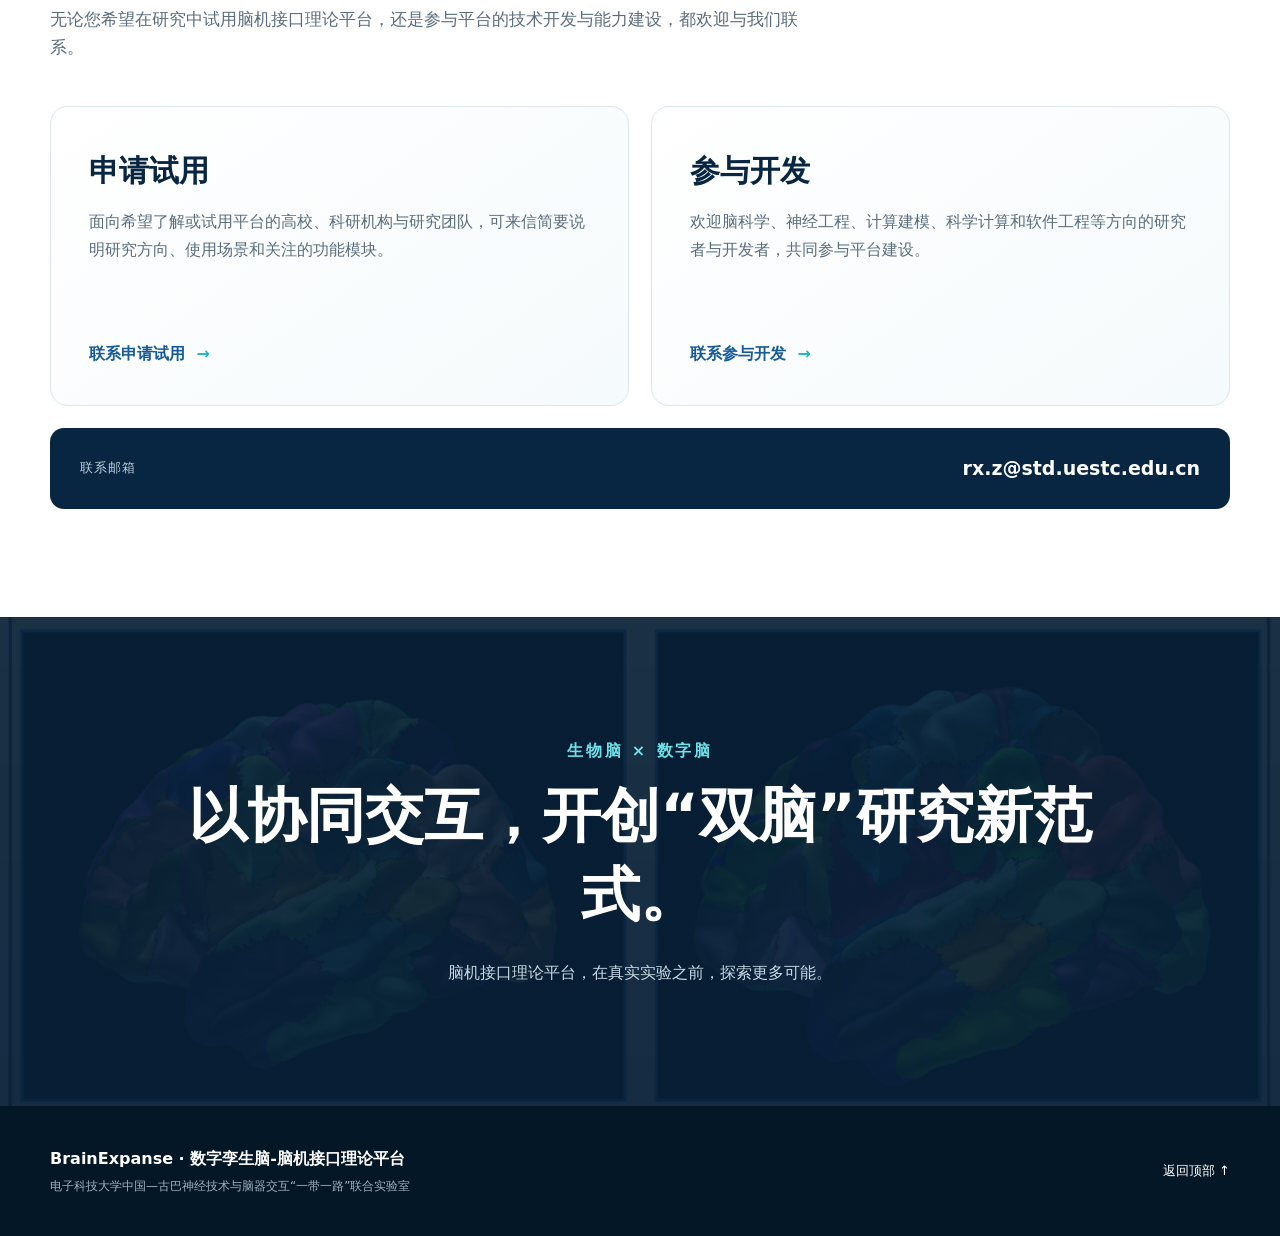
==== commit 2703affb: "更新README" ====
--- a/index.html
+++ b/index.html
@@ -4,21 +4,21 @@
   <meta charset="utf-8">
   <meta name="viewport" content="width=device-width, initial-scale=1">
   <meta name="description" content="脑机接口理论平台：面向脑机接口理论研究的一体化数字仿真环境。">
-  <meta property="og:title" content="BCITP｜脑机接口理论平台">
+  <meta property="og:title" content="BrainExpanse｜脑机接口理论平台">
   <meta property="og:description" content="从真实大脑，到数字推演，再回到真实研究。">
   <meta property="og:image" content="assets/platform-ui.png">
   <meta name="theme-color" content="#0b2b4d">
-  <title>BCITP｜脑机接口理论平台</title>
+  <title>BrainExpanse｜脑机接口理论平台</title>
   <link rel="icon" href="assets/favicon.svg" type="image/svg+xml">
   <link rel="stylesheet" href="styles.css">
 </head>
 <body>
   <header class="site-header">
     <a class="brand" href="#top" aria-label="返回首页">
-      <span class="brand-mark" aria-hidden="true">BCI</span>
+      <span class="brand-mark" aria-hidden="true">BE</span>
       <span class="brand-copy">
-        <strong>脑机接口理论平台</strong>
-        <small>Brain-Computer Interface Theoretical Platform</small>
+        <strong>数字孪生脑-脑机接口理论平台</strong>
+        <small>Digital Twin Brain based Brain Computer Interface Theoretical Platform</small>
       </span>
     </a>
     <nav aria-label="页面导航">
@@ -33,7 +33,7 @@
   <main id="top">
     <section class="hero section-shell">
       <div class="hero-copy">
-        <p class="eyebrow">BCITP · DIGITAL TWIN BRAIN</p>
+        <p class="eyebrow">BRAINEXPANSE · DIGITAL TWIN BRAIN</p>
         <h1><span class="hero-line">在真实实验之前，</span><span class="hero-line accent">探索更多可能。</span></h1>
         <p class="lead">面向脑机接口理论研究的一体化数字仿真环境，贯通个体化数字孪生脑建模、外部刺激物理场仿真与脑网络响应研究。</p>
         <div class="actions">
@@ -91,7 +91,7 @@
         <p>数字推演不替代真实实验，而是帮助研究者在进入实验前形成更清晰的候选方案，并通过后续实验持续验证和修正模型。</p>
       </div>
       <figure class="wide-figure">
-        <img src="assets/research-loop.jpeg" alt="BCITP闭环研究流程图">
+        <img src="assets/research-loop.jpeg" alt="BrainExpanse 闭环研究流程图">
       </figure>
     </section>
 
@@ -138,12 +138,12 @@
         <article>
           <h3>申请试用</h3>
           <p>面向希望了解或试用平台的高校、科研机构与研究团队，可来信简要说明研究方向、使用场景和关注的功能模块。</p>
-          <a href="mailto:rx.z@std.uestc.edu.cn?subject=BCITP%E8%AF%95%E7%94%A8%E7%94%B3%E8%AF%B7">联系申请试用 <b>→</b></a>
+          <a href="mailto:rx.z@std.uestc.edu.cn?subject=BrainExpanse%E8%AF%95%E7%94%A8%E7%94%B3%E8%AF%B7">联系申请试用 <b>→</b></a>
         </article>
         <article>
           <h3>参与开发</h3>
           <p>欢迎脑科学、神经工程、计算建模、科学计算和软件工程等方向的研究者与开发者，共同参与平台建设。</p>
-          <a href="mailto:rx.z@std.uestc.edu.cn?subject=BCITP%E5%BC%80%E5%8F%91%E5%90%88%E4%BD%9C">联系参与开发 <b>→</b></a>
+          <a href="mailto:rx.z@std.uestc.edu.cn?subject=BrainExpanse%E5%BC%80%E5%8F%91%E5%90%88%E4%BD%9C">联系参与开发 <b>→</b></a>
         </article>
       </div>
       <div class="contact-line">
@@ -163,7 +163,7 @@
 
   <footer>
     <div class="section-shell footer-inner">
-      <div><strong>BCITP · 脑机接口理论平台</strong><p>电子科技大学中国—古巴神经技术与脑器交互“一带一路”联合实验室</p></div>
+      <div><strong>BrainExpanse · 数字孪生脑-脑机接口理论平台</strong><p>电子科技大学中国—古巴神经技术与脑器交互“一带一路”联合实验室</p></div>
       <a href="#top">返回顶部 ↑</a>
     </div>
   </footer>
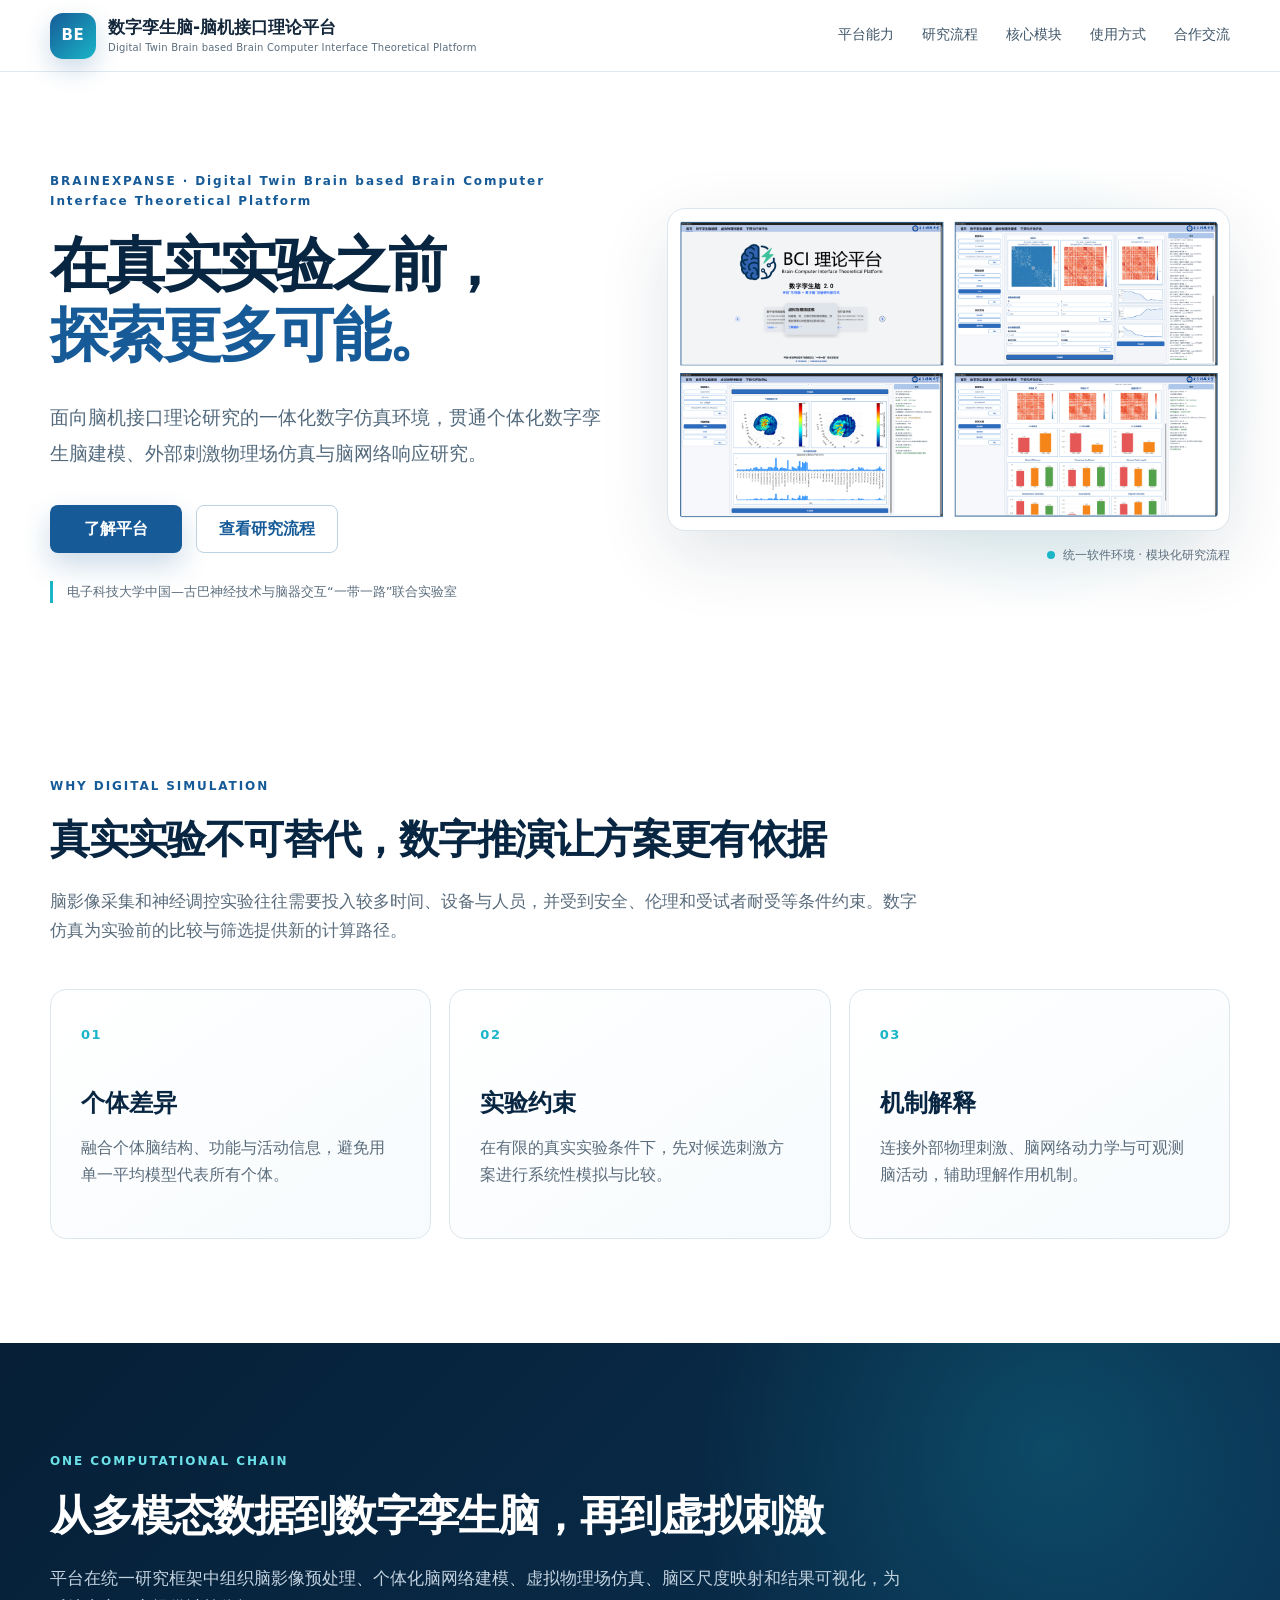
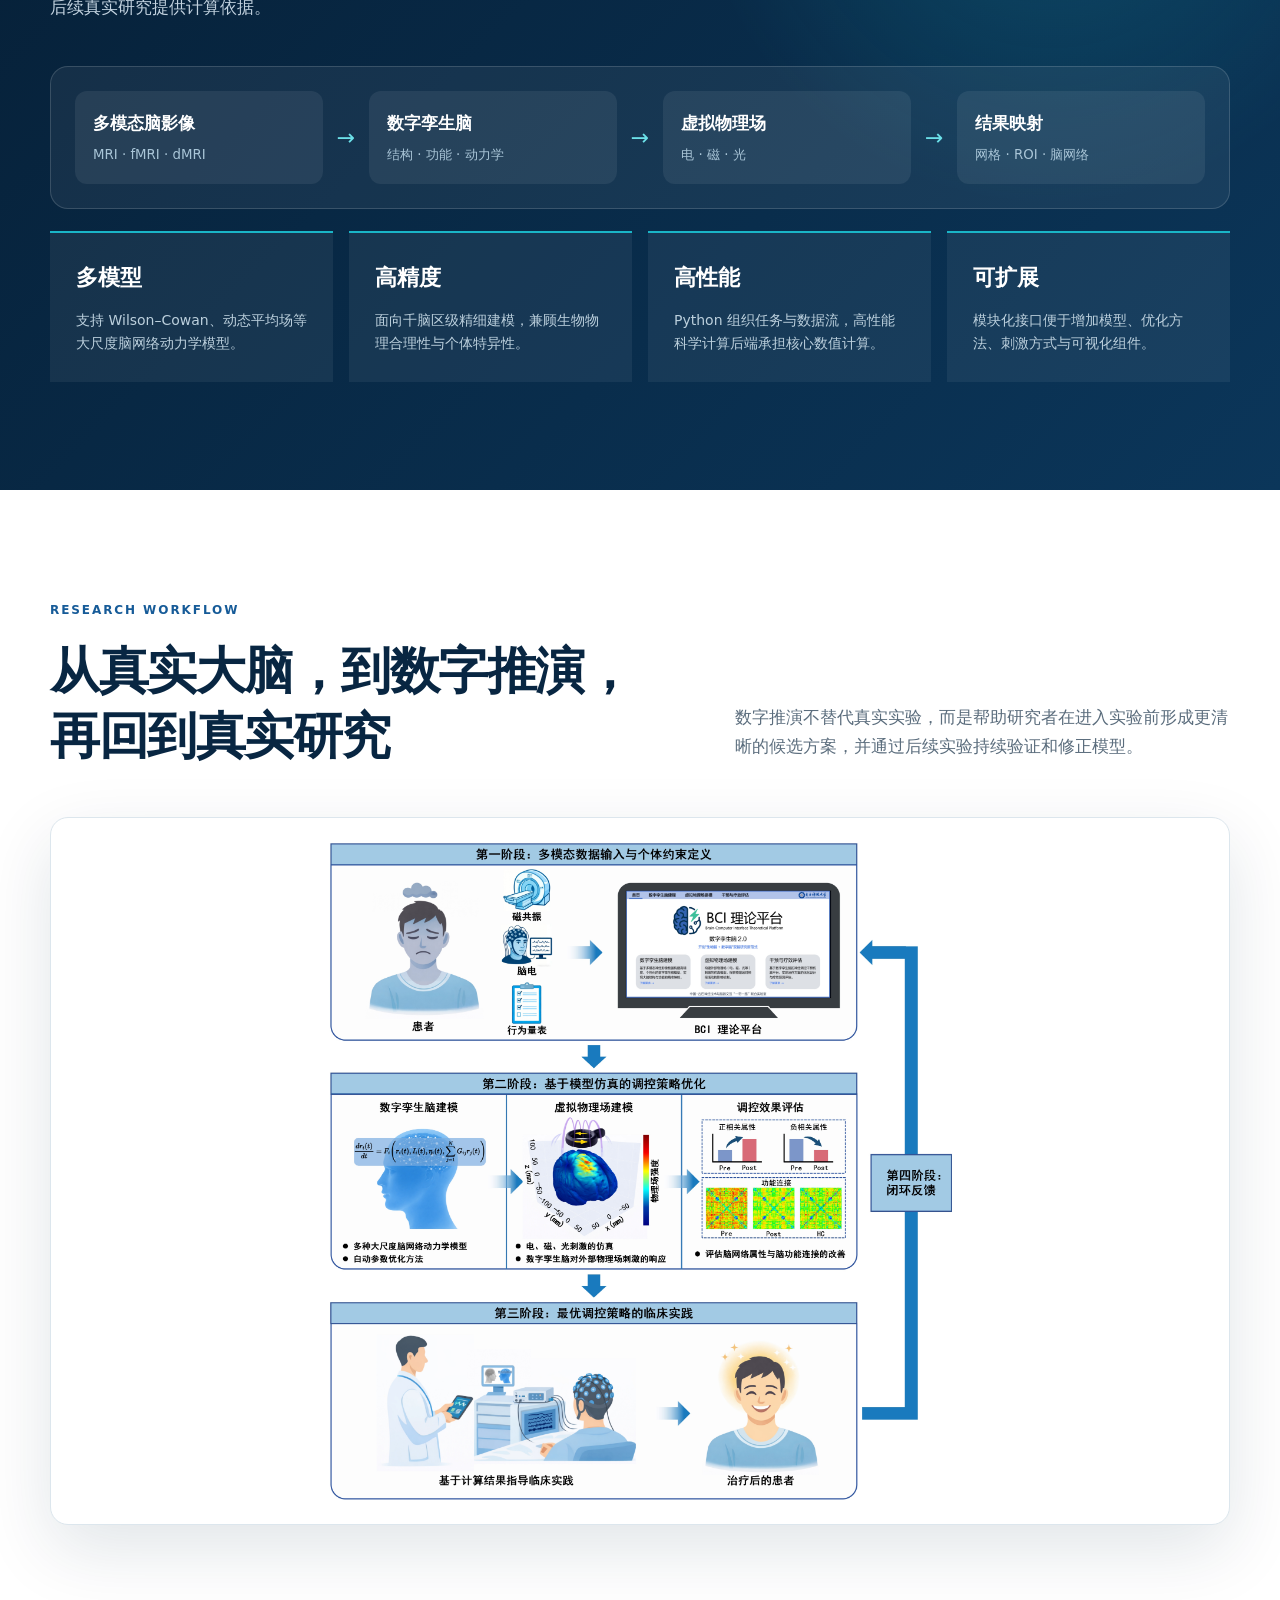
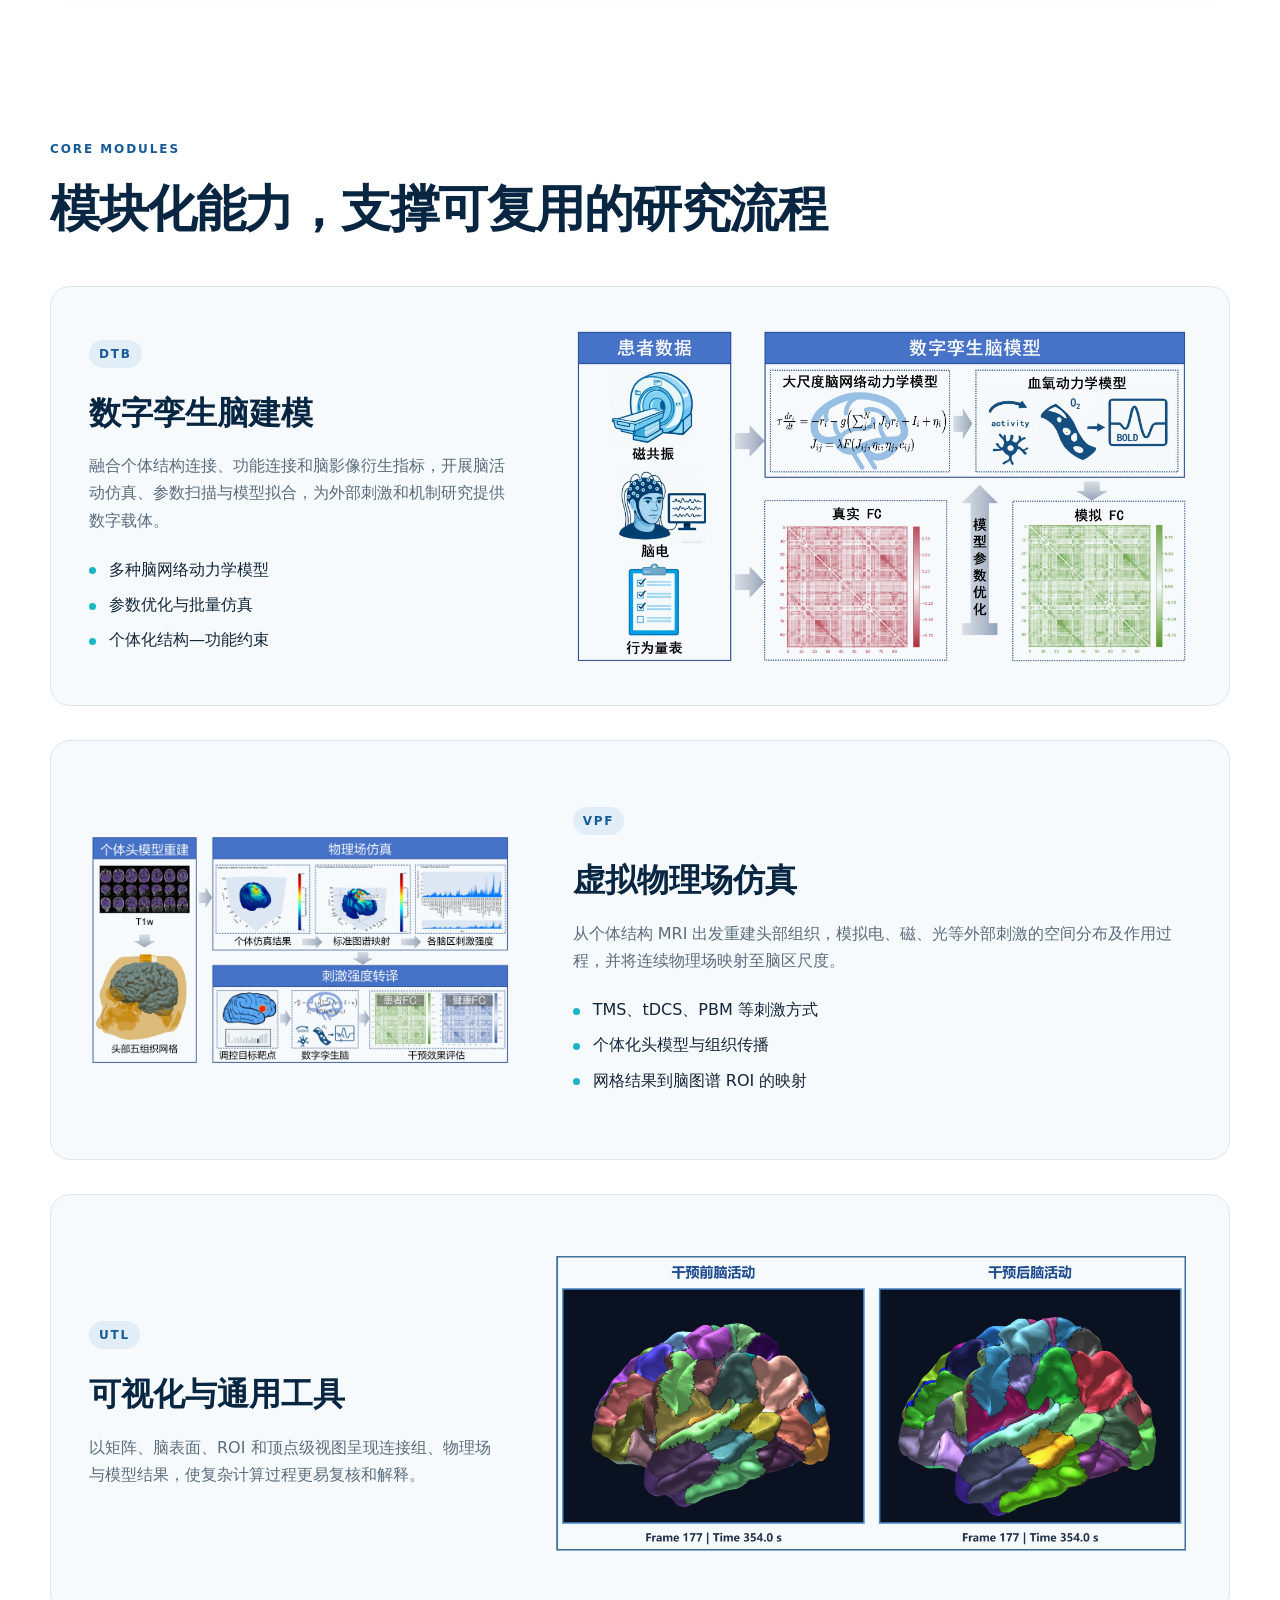
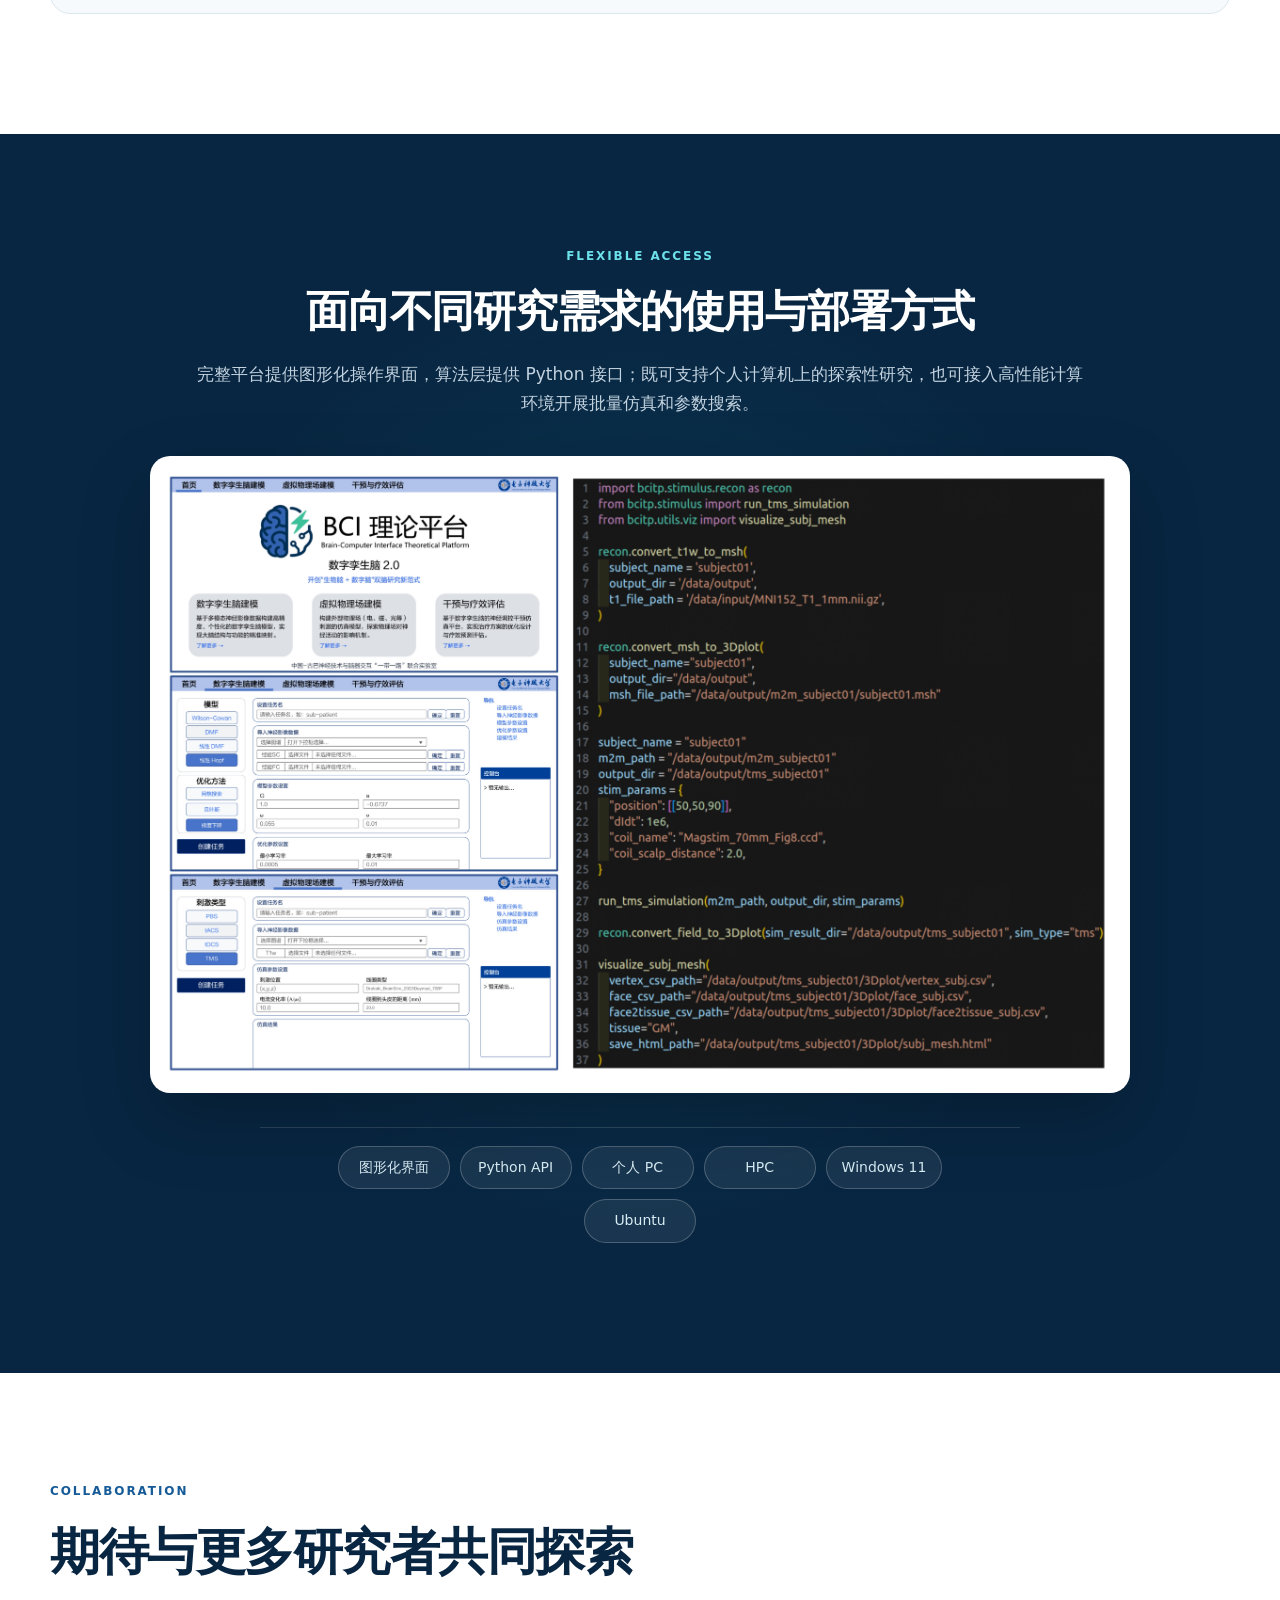
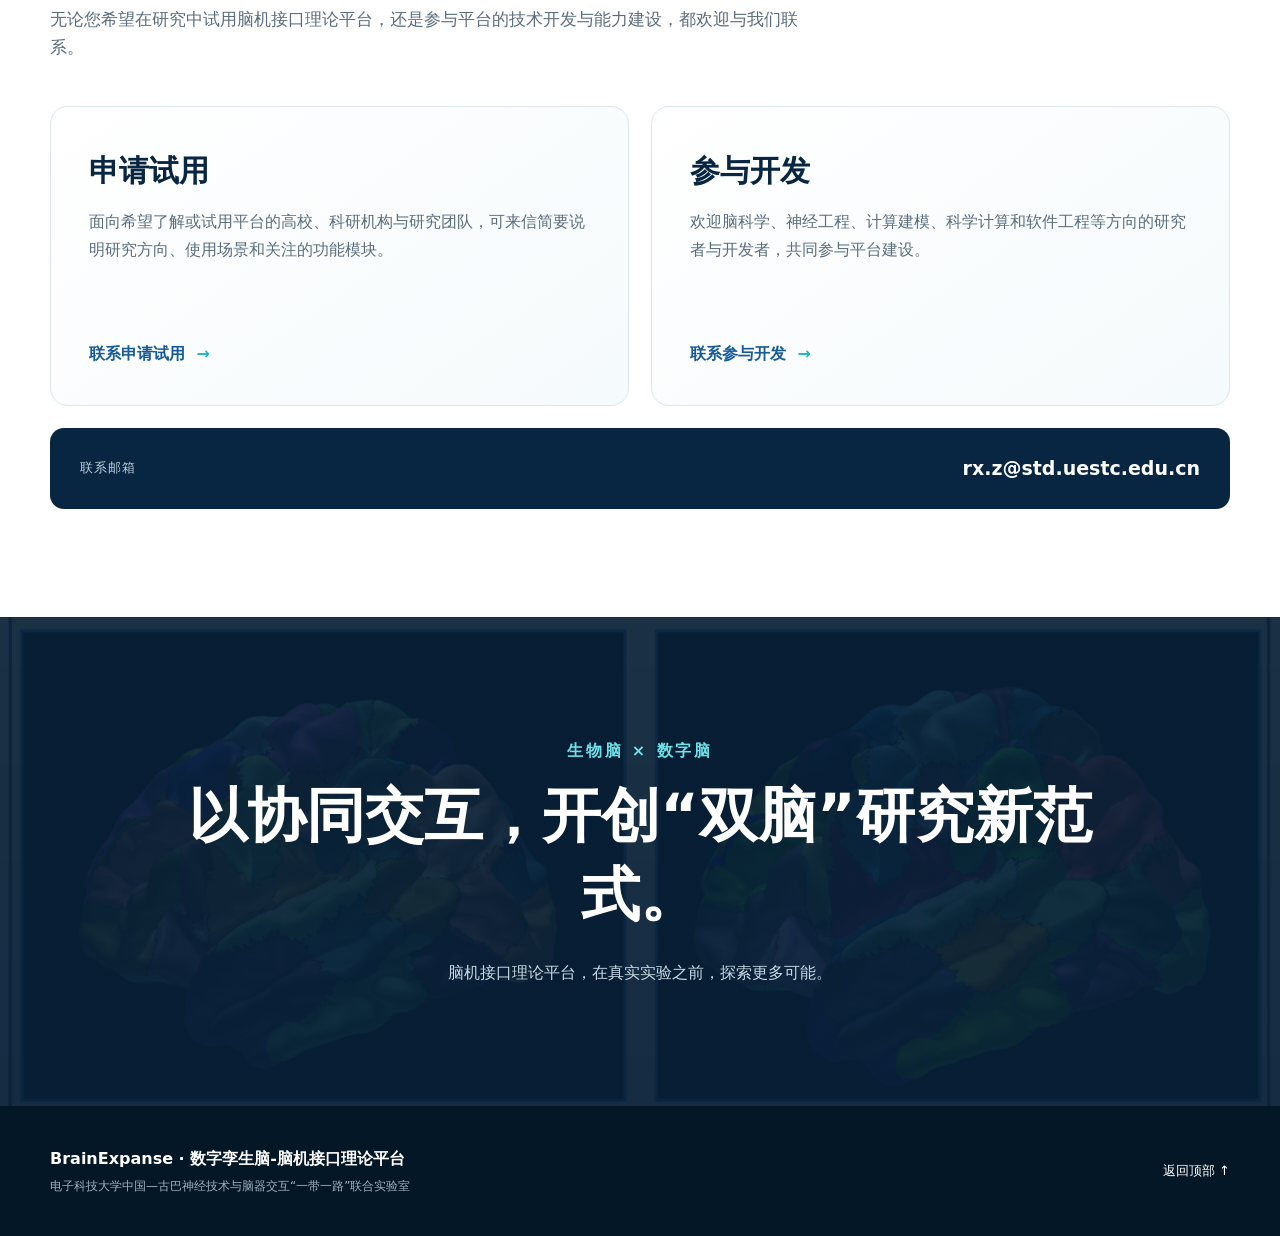
==== commit ed2c05f7: "更新文本内容" ====
--- a/index.html
+++ b/index.html
@@ -33,7 +33,7 @@
   <main id="top">
     <section class="hero section-shell">
       <div class="hero-copy">
-        <p class="eyebrow">BRAINEXPANSE · DIGITAL TWIN BRAIN</p>
+        <p class="eyebrow">BRAINEXPANSE · Digital Twin Brain based Brain Computer Interface Theoretical Platform</p>
         <h1><span class="hero-line">在真实实验之前，</span><span class="hero-line accent">探索更多可能。</span></h1>
         <p class="lead">面向脑机接口理论研究的一体化数字仿真环境，贯通个体化数字孪生脑建模、外部刺激物理场仿真与脑网络响应研究。</p>
         <div class="actions">
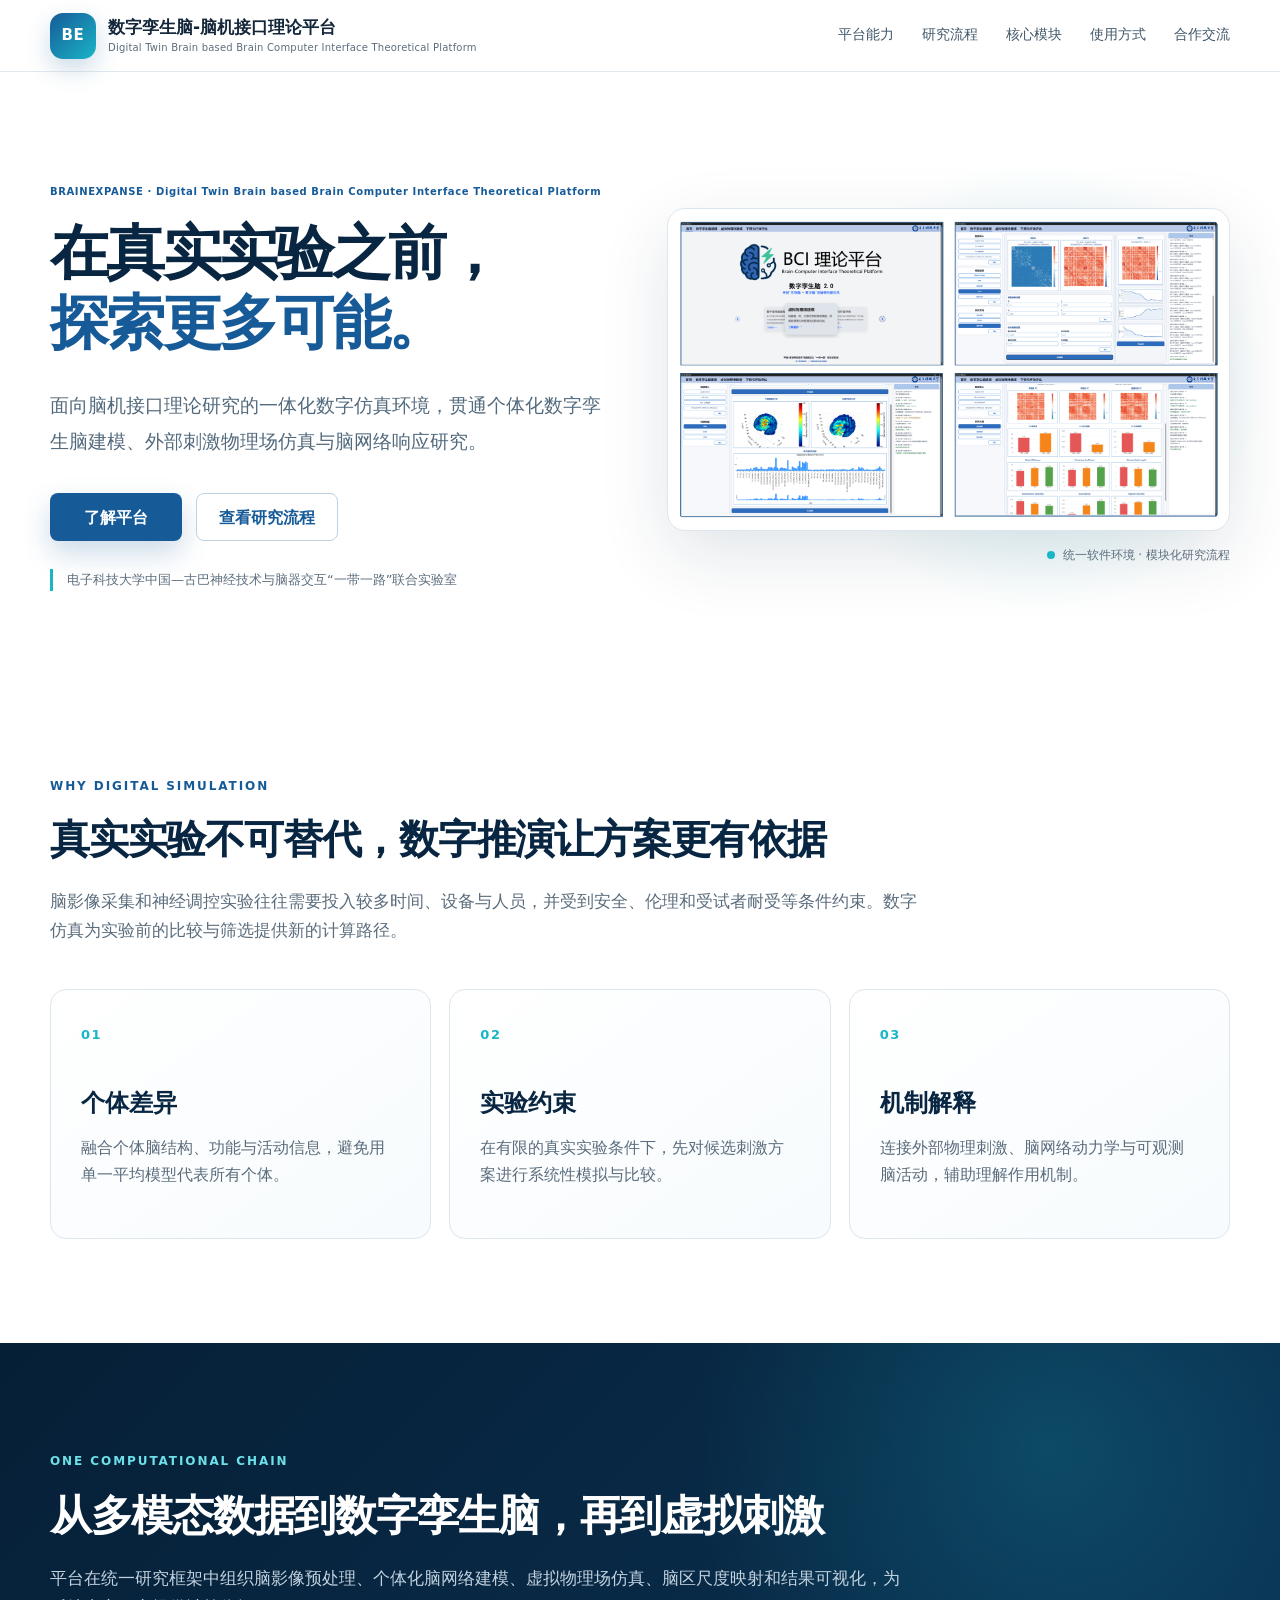
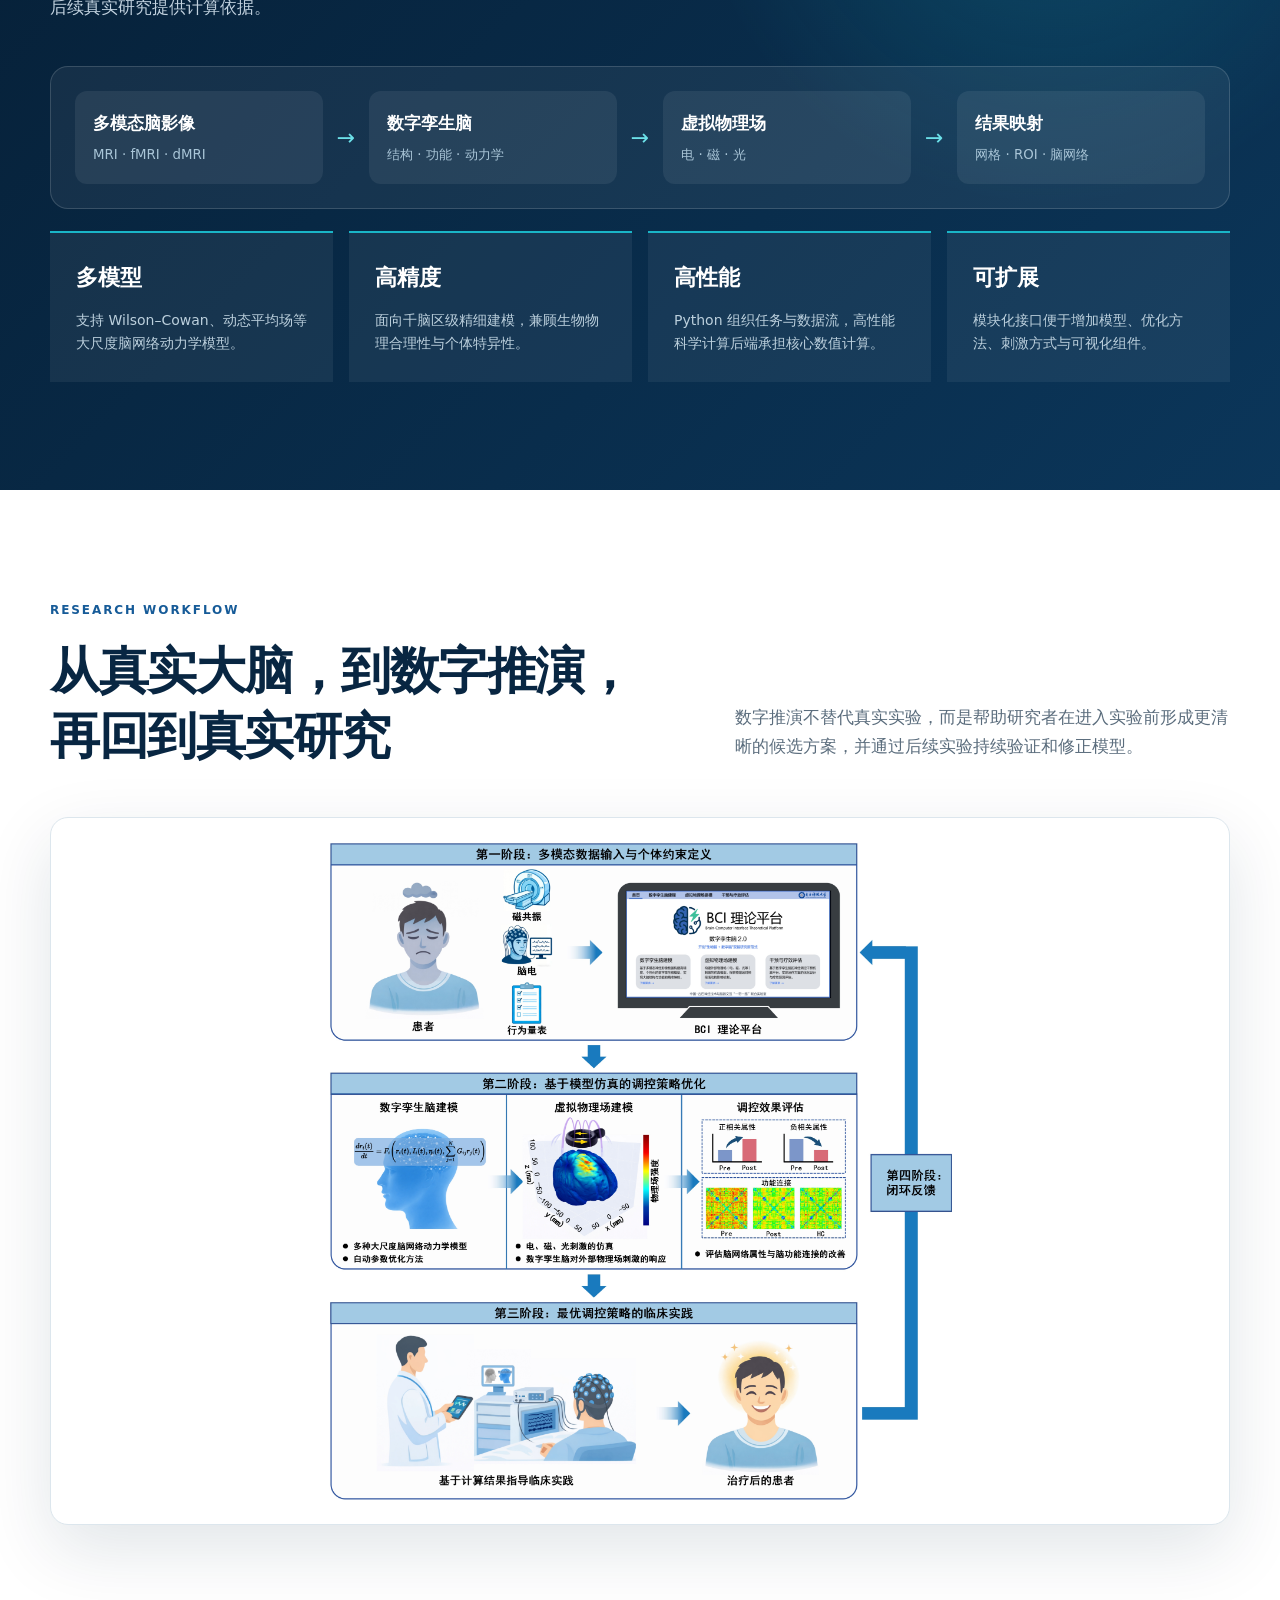
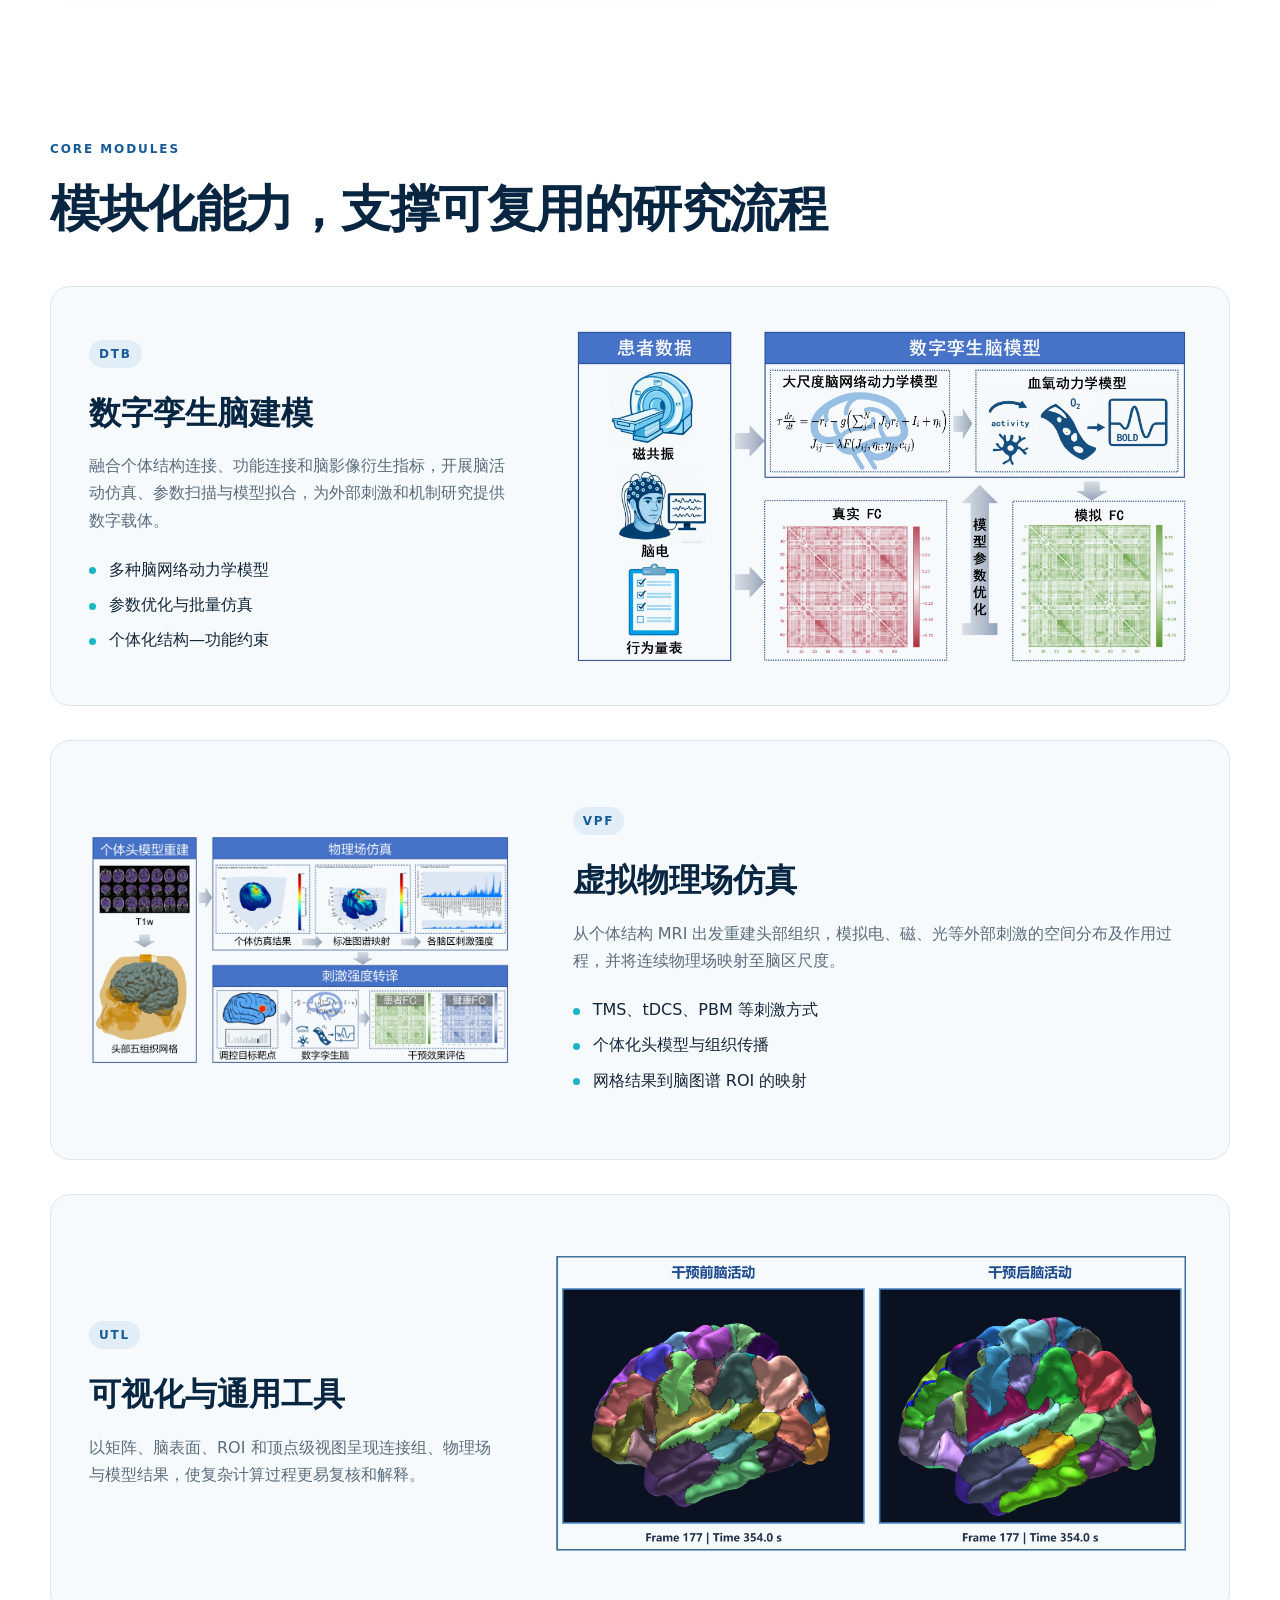
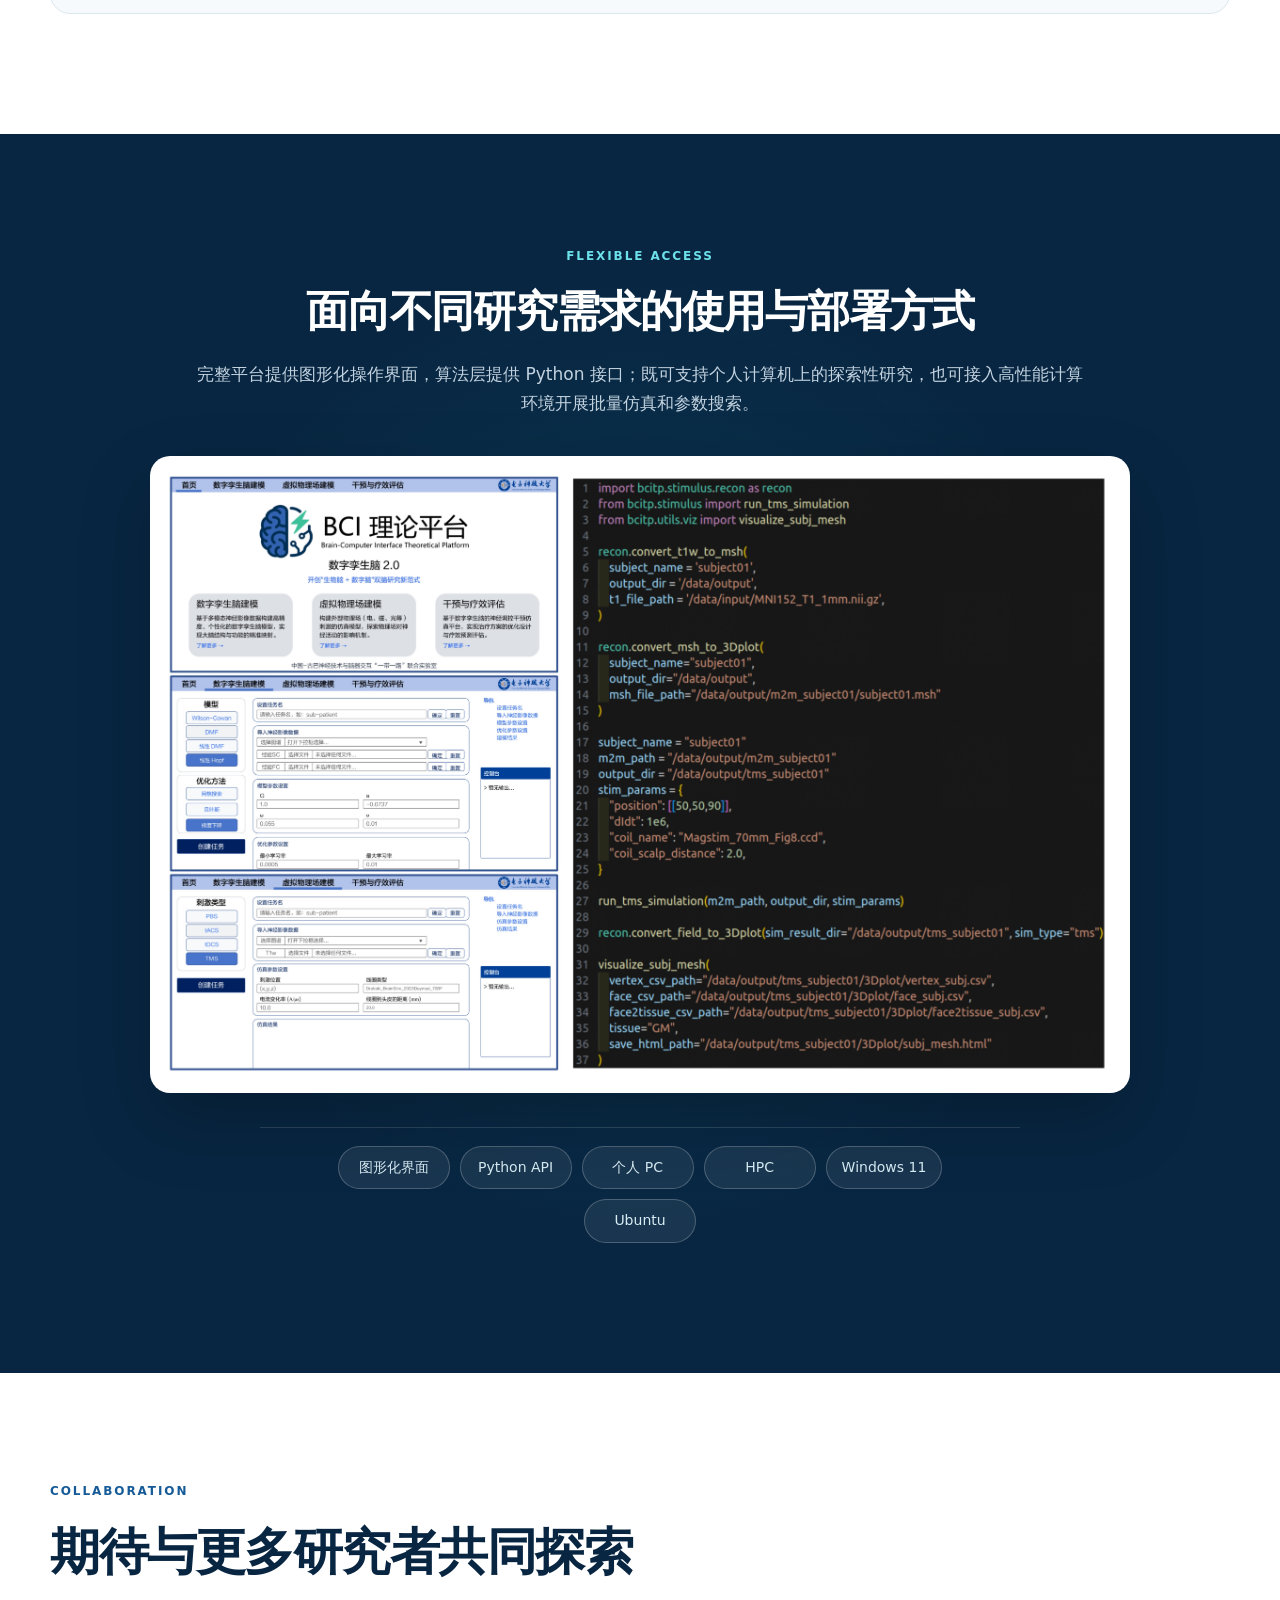
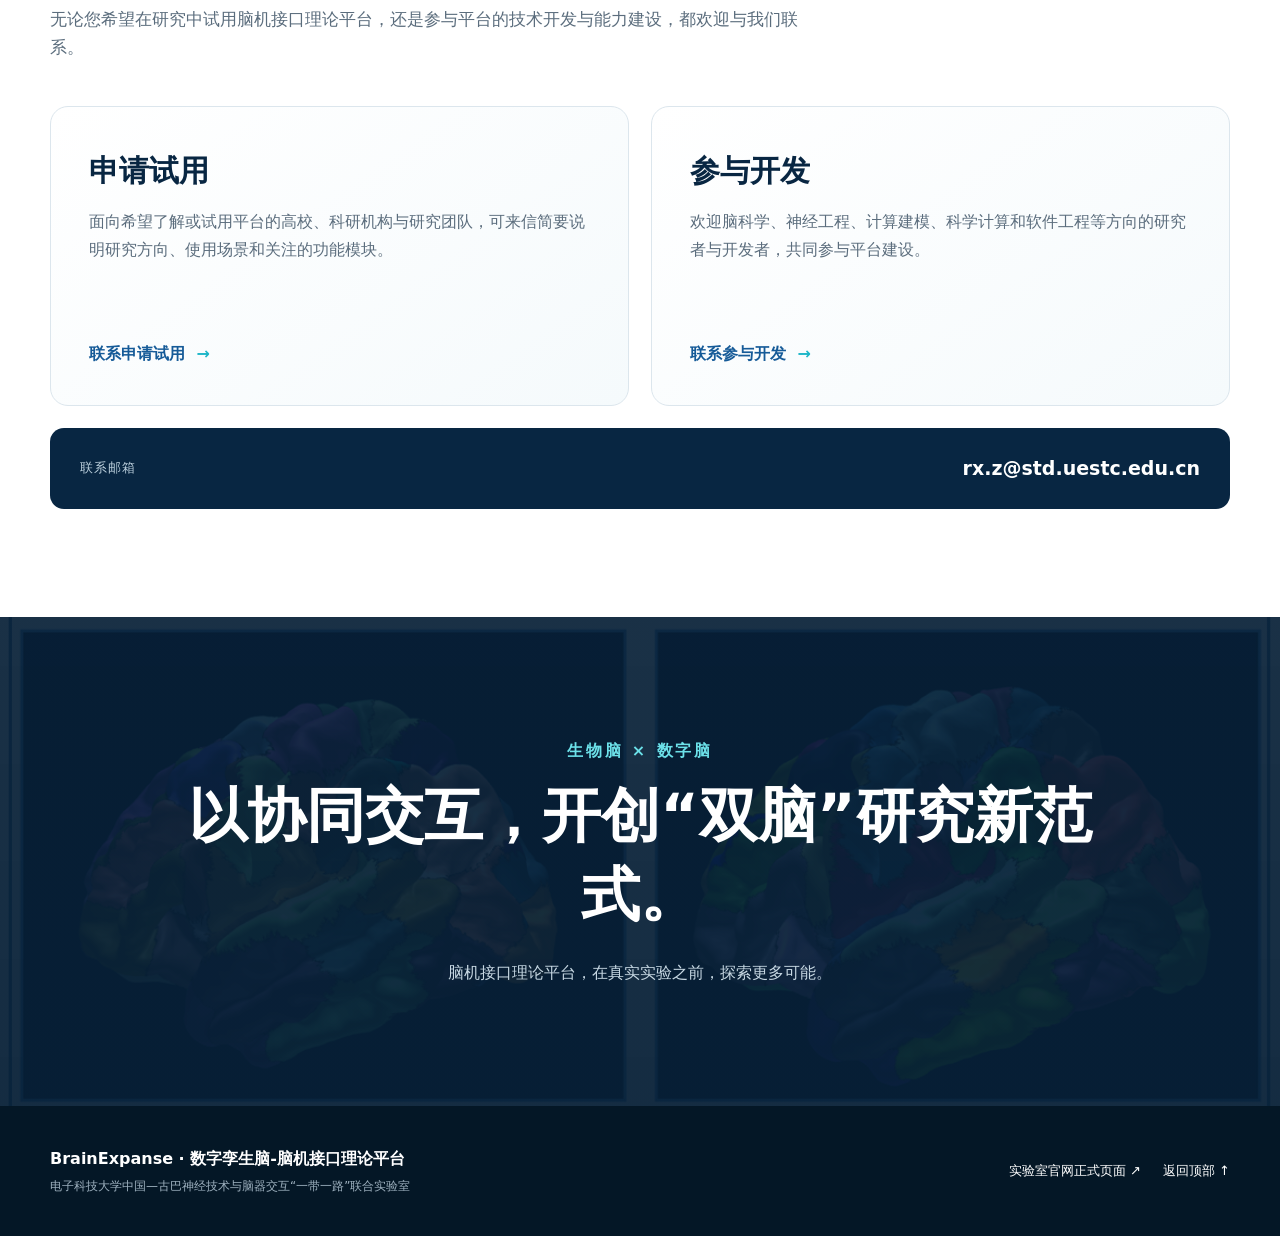
==== commit 1bfe67ee: "添加实验室官网正式入口" ====
--- a/index.html
+++ b/index.html
@@ -6,9 +6,11 @@
   <meta name="description" content="脑机接口理论平台：面向脑机接口理论研究的一体化数字仿真环境。">
   <meta property="og:title" content="BrainExpanse｜脑机接口理论平台">
   <meta property="og:description" content="从真实大脑，到数字推演，再回到真实研究。">
+  <meta property="og:url" content="https://bac.uestc.edu.cn/BrainExpanse-Introduction.htm">
   <meta property="og:image" content="assets/platform-ui.png">
   <meta name="theme-color" content="#0b2b4d">
   <title>BrainExpanse｜脑机接口理论平台</title>
+  <link rel="canonical" href="https://bac.uestc.edu.cn/BrainExpanse-Introduction.htm">
   <link rel="icon" href="assets/favicon.svg" type="image/svg+xml">
   <link rel="stylesheet" href="styles.css">
 </head>
@@ -164,7 +166,10 @@
   <footer>
     <div class="section-shell footer-inner">
       <div><strong>BrainExpanse · 数字孪生脑-脑机接口理论平台</strong><p>电子科技大学中国—古巴神经技术与脑器交互“一带一路”联合实验室</p></div>
-      <a href="#top">返回顶部 ↑</a>
+      <div class="footer-links">
+        <a href="https://bac.uestc.edu.cn/BrainExpanse-Introduction.htm" target="_blank" rel="noopener noreferrer">实验室官网正式页面 ↗</a>
+        <a href="#top">返回顶部 ↑</a>
+      </div>
     </div>
   </footer>
 </body>
--- a/styles.css
+++ b/styles.css
@@ -30,6 +30,7 @@
 
 .hero { min-height: 620px; padding-block: 76px 66px; display: grid; grid-template-columns: 1fr 1fr; align-items: center; gap: 54px; }
 .eyebrow, .kicker { margin: 0 0 18px; color: var(--blue); font-size: 12px; font-weight: 800; letter-spacing: .16em; }
+.hero .eyebrow { white-space: nowrap; font-size: clamp(6px, .8vw, 10px); letter-spacing: .06em; }
 .hero h1 { margin: 0; color: var(--navy); font-size: clamp(42px, 4.6vw, 64px); line-height: 1.2; letter-spacing: -.045em; }
 .hero-line { display: block; white-space: nowrap; }
 .hero-line.accent { color: var(--blue); }
@@ -130,7 +131,8 @@
 .footer-inner { min-height: 130px; display: flex; justify-content: space-between; align-items: center; gap: 30px; }
 .footer-inner strong { color: white; }
 .footer-inner p { margin: 4px 0 0; font-size: 12px; }
-.footer-inner a { color: white; font-size: 13px; }
+.footer-links { display: flex; gap: 22px; align-items: center; }
+.footer-links a { color: white; font-size: 13px; }
 
 @media (max-width: 900px) {
   nav { display: none; }
@@ -176,6 +178,7 @@
   .contact-line a { font-size: 16px; }
   .closing { padding-block: 88px; }
   .footer-inner { padding-block: 30px; align-items: flex-start; flex-direction: column; }
+  .footer-links { align-items: flex-start; flex-direction: column; gap: 12px; }
 }
 
 @media (prefers-reduced-motion: reduce) {
